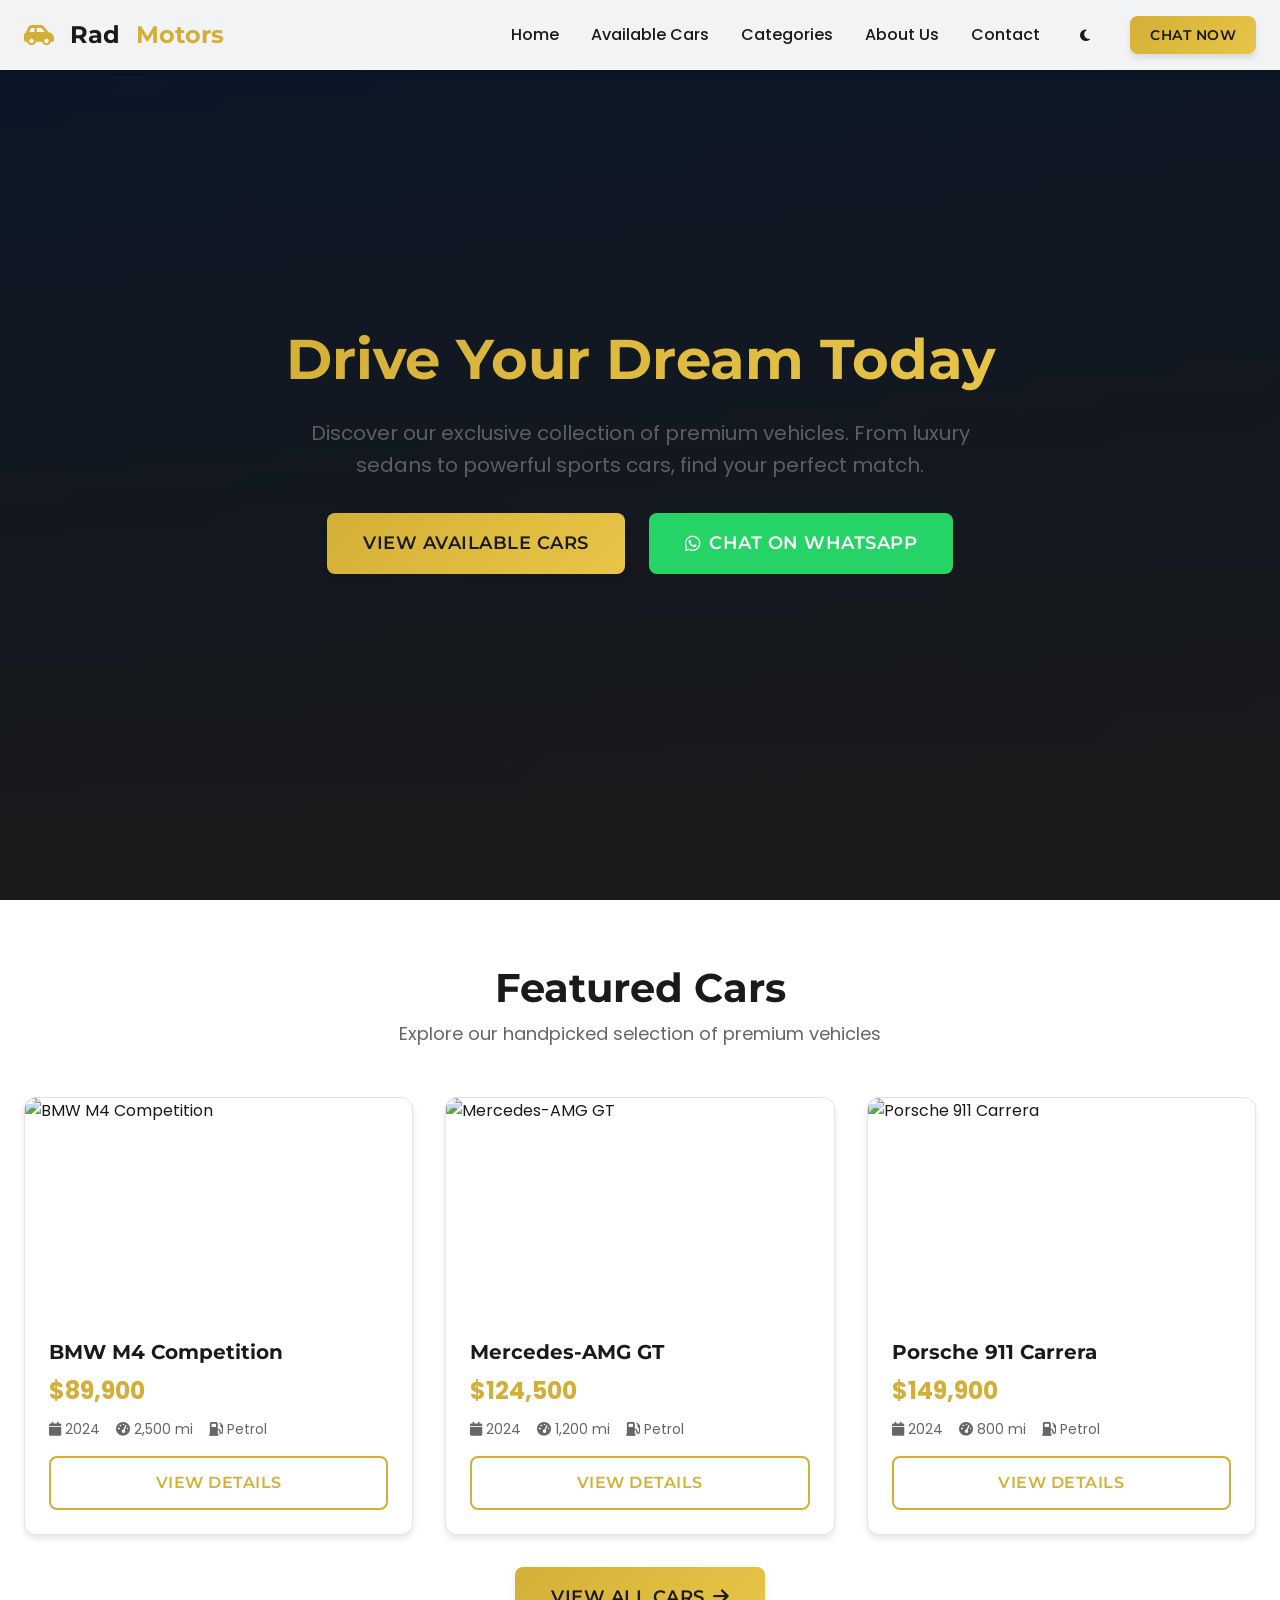
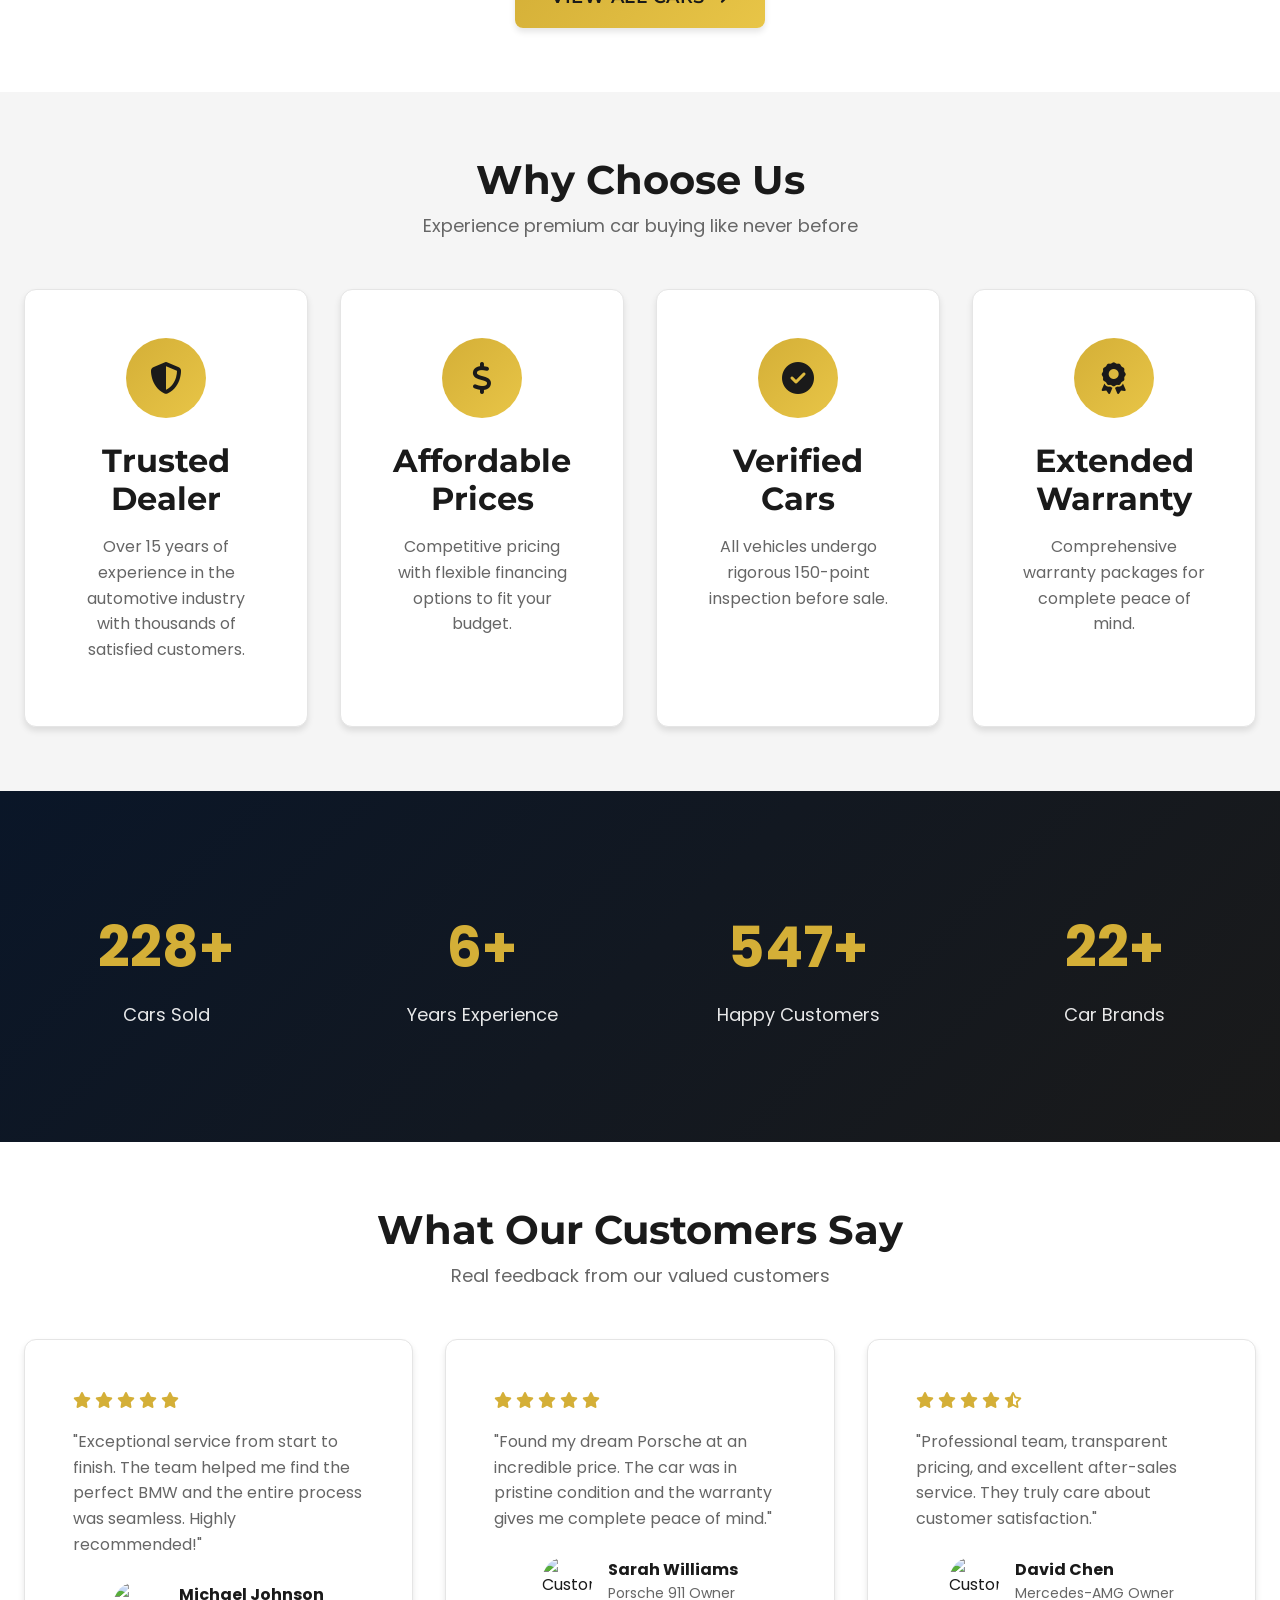
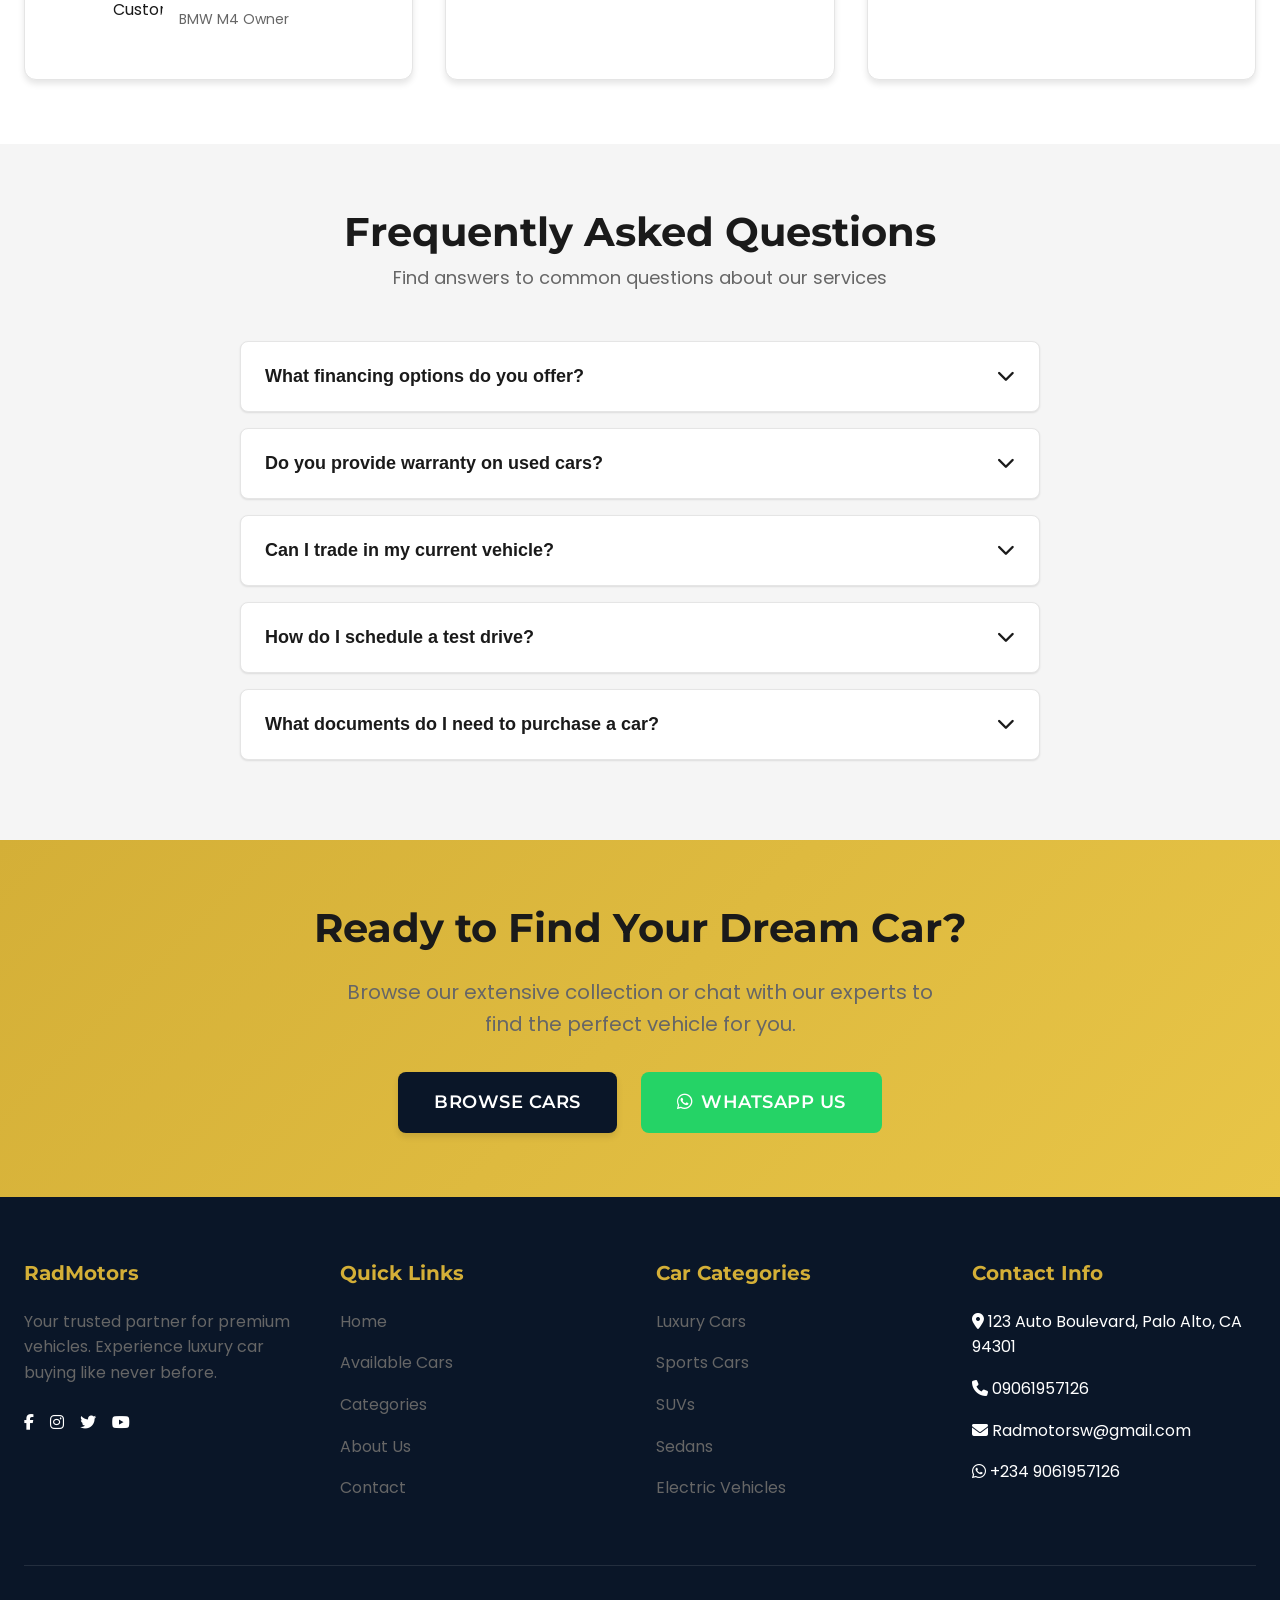
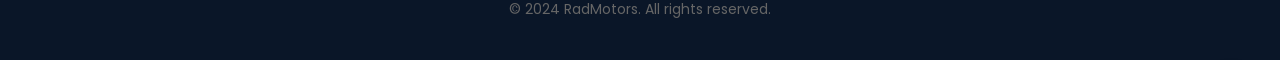
==== index.html @ 00ed1209 "commit" ====
<!DOCTYPE html>
<html lang="en" data-theme="light">
<head>
  <meta charset="UTF-8">
  <meta name="viewport" content="width=device-width, initial-scale=1.0">
  <meta name="description" content="RadMotors - Drive Your Dream Today. Browse our collection of luxury, sports, and family vehicles.">
  <meta name="keywords" content="car dealer, luxury cars, sports cars, premium vehicles, buy cars">
  <title>RadMotors | Drive Your Dream Today</title>
  <!-- Favicon: ensure correct path and type -->
  <link rel="icon" href="Image/RadLogo.png" type="image/png">
  
  <!-- Fonts -->
  <link rel="preconnect" href="https://fonts.googleapis.com">
  <link rel="preconnect" href="https://fonts.gstatic.com" crossorigin>
  <link href="https://fonts.googleapis.com/css2?family=Montserrat:wght@400;500;600;700;800&family=Poppins:wght@300;400;500;600;700&display=swap" rel="stylesheet">
  
  <!-- Font Awesome -->
  <link rel="stylesheet" href="https://cdnjs.cloudflare.com/ajax/libs/font-awesome/6.4.0/css/all.min.css">
  
  <!-- Custom CSS -->
  <link rel="stylesheet" href="css/styles.css">
  
  <style>
    /* Homepage Specific Styles */
    .hero {
      background: linear-gradient(135deg, #0A1628 0%, #1A1A1A 100%);
    }
    
    .hero-background img {
      object-position: center;
    }
    
    .feature-card {
      text-align: center;
      padding: var(--spacing-xl);
      background: var(--background-light);
      border-radius: var(--radius-lg);
      box-shadow: var(--shadow-md);
      transition: all var(--transition-base);
      border: 1px solid var(--border-light);
    }
    
    .feature-card:hover {
      transform: translateY(-8px);
      box-shadow: var(--shadow-xl);
    }
    
    .feature-icon {
      width: 80px;
      height: 80px;
      margin: 0 auto var(--spacing-md);
      background: linear-gradient(135deg, var(--primary-gold) 0%, var(--primary-gold-light) 100%);
      border-radius: 50%;
      display: flex;
      align-items: center;
      justify-content: center;
      font-size: 2rem;
      color: var(--text-dark);
    }
    
    .testimonial-card {
      background: var(--background-light);
      border-radius: var(--radius-lg);
      padding: var(--spacing-xl);
      box-shadow: var(--shadow-md);
      border: 1px solid var(--border-light);
    }
    
    .testimonial-stars {
      color: var(--primary-gold);
      margin-bottom: var(--spacing-sm);
    }
    
    .faq-item {
      background: var(--background-light);
      border-radius: var(--radius-md);
      margin-bottom: var(--spacing-sm);
      overflow: hidden;
      box-shadow: var(--shadow-sm);
      border: 1px solid var(--border-light);
    }
    
    .faq-question {
      width: 100%;
      padding: var(--spacing-md);
      background: none;
      border: none;
      text-align: left;
      font-size: 1.125rem;
      font-weight: 600;
      color: var(--text-dark);
      cursor: pointer;
      display: flex;
      justify-content: space-between;
      align-items: center;
      transition: background var(--transition-fast);
    }
    
    .faq-question:hover {
      background: var(--background-gray);
    }
    
    .faq-answer {
      max-height: 0;
      overflow: hidden;
      padding: 0 var(--spacing-md);
      transition: all var(--transition-base);
    }
    
    .faq-item.active .faq-answer {
      max-height: 500px;
      padding: 0 var(--spacing-md) var(--spacing-md);
    }
    
    .faq-item.active .faq-question i {
      transform: rotate(180deg);
    }
    
    /* Statistics Counter */
    .stats-section {
      background: linear-gradient(135deg, var(--primary-navy) 0%, var(--primary-black) 100%);
      color: var(--text-light);
    }
    
    .stat-item {
      text-align: center;
      padding: var(--spacing-xl);
    }
    
    .stat-number {
      font-size: 3.5rem;
      font-weight: 700;
      color: var(--primary-gold);
      margin-bottom: var(--spacing-xs);
    }
    
    .stat-label {
      font-size: 1.125rem;
      opacity: 0.9;
    }
  </style>
<script src="https://sites.super.myninja.ai/_assets/ninja-daytona-script.js"></script>
</head>
<body>
  <!-- Navigation -->
  <nav class="navbar">
    <div class="navbar-container">
      <a href="index.html" class="navbar-logo">
        <i class="fas fa-car-side text-gold"></i>
        Rad<span>Motors</span>
      </a>
      
      <button class="navbar-toggle" onclick="toggleNavbar()">
        <i class="fas fa-bars"></i>
      </button>
      
      <ul class="navbar-nav">
        <li><a href="index.html" class="navbar-link">Home</a></li>
        <li><a href="cars.html" class="navbar-link">Available Cars</a></li>
        <li><a href="categories.html" class="navbar-link">Categories</a></li>
        <li><a href="about.html" class="navbar-link">About Us</a></li>
        <li><a href="contact.html" class="navbar-link">Contact</a></li>
        <li>
          <button class="theme-toggle" onclick="toggleTheme()">
            <i class="fas fa-moon" id="theme-icon"></i>
          </button>
        </li>
        <li><a href="https://wa.me/09061957126" class="btn btn-primary btn-sm">Chat Now</a></li>
      </ul>
    </div>
  </nav>

  <!-- Hero Section -->
  <section class="hero">
    <div class="hero-background">
      <img src="https://images.unsplash.com/photo-1503376780353-7e6692767b70?auto=format&fit=crop&w=2000&q=80" alt="Luxury Car">
    </div>
    <div class="hero-overlay"></div>
    <div class="hero-content">
      <h1 class="hero-title">Drive Your Dream Today</h1>
      <p class="hero-subtitle">Discover our exclusive collection of premium vehicles. From luxury sedans to powerful sports cars, find your perfect match.</p>
      <div class="hero-buttons">
        <a href="cars.html" class="btn btn-primary btn-lg">View Available Cars</a>
        <a href="https://wa.me/09061957126?text=Hello!%20I'm%20interested%20in%20buying%20a%20car." class="btn btn-whatsapp btn-lg">
          <i class="fab fa-whatsapp"></i> Chat on WhatsApp
        </a>
      </div>
    </div>
  </section>

  <!-- Featured Cars Section -->
  <section class="section">
    <div class="container">
      <div class="section-title">
        <h2>Featured Cars</h2>
        <p>Explore our handpicked selection of premium vehicles</p>
      </div>
      
      <div class="grid grid-3">
        <!-- Car Card 1 -->
        <div class="card">
          <div class="card-image">
            <img src="https://images.unsplash.com/photo-1555215695-3004980ad54e?auto=format&fit=crop&w=800&q=80" alt="BMW M4 Competition">
          </div>
          <div class="card-content">
            <h3 class="card-title">BMW M4 Competition</h3>
            <p class="card-price">$89,900</p>
            <div class="card-specs">
              <span class="card-spec"><i class="fas fa-calendar"></i> 2024</span>
              <span class="card-spec"><i class="fas fa-tachometer-alt"></i> 2,500 mi</span>
              <span class="card-spec"><i class="fas fa-gas-pump"></i> Petrol</span>
            </div>
            <a href="car-details.html" class="btn btn-outline" style="width: 100%;">View Details</a>
          </div>
        </div>
        
        <!-- Car Card 2 -->
        <div class="card">
          <div class="card-image">
            <img src="https://images.unsplash.com/photo-1618843479313-40f8afb4b4d8?auto=format&fit=crop&w=800&q=80" alt="Mercedes-AMG GT">
          </div>
          <div class="card-content">
            <h3 class="card-title">Mercedes-AMG GT</h3>
            <p class="card-price">$124,500</p>
            <div class="card-specs">
              <span class="card-spec"><i class="fas fa-calendar"></i> 2024</span>
              <span class="card-spec"><i class="fas fa-tachometer-alt"></i> 1,200 mi</span>
              <span class="card-spec"><i class="fas fa-gas-pump"></i> Petrol</span>
            </div>
            <a href="car-details.html" class="btn btn-outline" style="width: 100%;">View Details</a>
          </div>
        </div>
        
        <!-- Car Card 3 -->
        <div class="card">
          <div class="card-image">
            <img src="https://images.unsplash.com/photo-1617788138017-80ad40651399?auto=format&fit=crop&w=800&q=80" alt="Porsche 911 Carrera">
          </div>
          <div class="card-content">
            <h3 class="card-title">Porsche 911 Carrera</h3>
            <p class="card-price">$149,900</p>
            <div class="card-specs">
              <span class="card-spec"><i class="fas fa-calendar"></i> 2024</span>
              <span class="card-spec"><i class="fas fa-tachometer-alt"></i> 800 mi</span>
              <span class="card-spec"><i class="fas fa-gas-pump"></i> Petrol</span>
            </div>
            <a href="car-details.html" class="btn btn-outline" style="width: 100%;">View Details</a>
          </div>
        </div>
      </div>
      
      <div class="text-center mt-lg">
        <a href="cars.html" class="btn btn-primary btn-lg">View All Cars <i class="fas fa-arrow-right"></i></a>
      </div>
    </div>
  </section>

  <!-- Why Choose Us Section -->
  <section class="section section-gray">
    <div class="container">
      <div class="section-title">
        <h2>Why Choose Us</h2>
        <p>Experience premium car buying like never before</p>
      </div>
      
      <div class="grid grid-4">
        <div class="feature-card">
          <div class="feature-icon">
            <i class="fas fa-shield-alt"></i>
          </div>
          <h3>Trusted Dealer</h3>
          <p>Over 15 years of experience in the automotive industry with thousands of satisfied customers.</p>
        </div>
        
        <div class="feature-card">
          <div class="feature-icon">
            <i class="fas fa-dollar-sign"></i>
          </div>
          <h3>Affordable Prices</h3>
          <p>Competitive pricing with flexible financing options to fit your budget.</p>
        </div>
        
        <div class="feature-card">
          <div class="feature-icon">
            <i class="fas fa-check-circle"></i>
          </div>
          <h3>Verified Cars</h3>
          <p>All vehicles undergo rigorous 150-point inspection before sale.</p>
        </div>
        
        <div class="feature-card">
          <div class="feature-icon">
            <i class="fas fa-award"></i>
          </div>
          <h3>Extended Warranty</h3>
          <p>Comprehensive warranty packages for complete peace of mind.</p>
        </div>
      </div>
    </div>
  </section>

  <!-- Statistics Section -->
  <section class="section stats-section">
    <div class="container">
      <div class="grid grid-4">
        <div class="stat-item">
          <div class="stat-number" data-target="500">0</div>
          <div class="stat-label">Cars Sold</div>
        </div>
        <div class="stat-item">
          <div class="stat-number" data-target="15">0</div>
          <div class="stat-label">Years Experience</div>
        </div>
        <div class="stat-item">
          <div class="stat-number" data-target="1200">0</div>
          <div class="stat-label">Happy Customers</div>
        </div>
        <div class="stat-item">
          <div class="stat-number" data-target="50">0</div>
          <div class="stat-label">Car Brands</div>
        </div>
      </div>
    </div>
  </section>

  <!-- Testimonials Section -->
  <section class="section">
    <div class="container">
      <div class="section-title">
        <h2>What Our Customers Say</h2>
        <p>Real feedback from our valued customers</p>
      </div>
      
      <div class="grid grid-3">
        <div class="testimonial-card">
          <div class="testimonial-stars">
            <i class="fas fa-star"></i>
            <i class="fas fa-star"></i>
            <i class="fas fa-star"></i>
            <i class="fas fa-star"></i>
            <i class="fas fa-star"></i>
          </div>
          <p>"Exceptional service from start to finish. The team helped me find the perfect BMW and the entire process was seamless. Highly recommended!"</p>
          <div class="flex-center gap-sm mt-md">
            <img src="https://randomuser.me/api/portraits/men/32.jpg" alt="Customer" style="width: 50px; height: 50px; border-radius: 50%;">
            <div>
              <strong>Michael Johnson</strong>
              <p style="font-size: 0.875rem; margin: 0;">BMW M4 Owner</p>
            </div>
          </div>
        </div>
        
        <div class="testimonial-card">
          <div class="testimonial-stars">
            <i class="fas fa-star"></i>
            <i class="fas fa-star"></i>
            <i class="fas fa-star"></i>
            <i class="fas fa-star"></i>
            <i class="fas fa-star"></i>
          </div>
          <p>"Found my dream Porsche at an incredible price. The car was in pristine condition and the warranty gives me complete peace of mind."</p>
          <div class="flex-center gap-sm mt-md">
            <img src="https://randomuser.me/api/portraits/women/44.jpg" alt="Customer" style="width: 50px; height: 50px; border-radius: 50%;">
            <div>
              <strong>Sarah Williams</strong>
              <p style="font-size: 0.875rem; margin: 0;">Porsche 911 Owner</p>
            </div>
          </div>
        </div>
        
        <div class="testimonial-card">
          <div class="testimonial-stars">
            <i class="fas fa-star"></i>
            <i class="fas fa-star"></i>
            <i class="fas fa-star"></i>
            <i class="fas fa-star"></i>
            <i class="fas fa-star-half-alt"></i>
          </div>
          <p>"Professional team, transparent pricing, and excellent after-sales service. They truly care about customer satisfaction."</p>
          <div class="flex-center gap-sm mt-md">
            <img src="https://randomuser.me/api/portraits/men/67.jpg" alt="Customer" style="width: 50px; height: 50px; border-radius: 50%;">
            <div>
              <strong>David Chen</strong>
              <p style="font-size: 0.875rem; margin: 0;">Mercedes-AMG Owner</p>
            </div>
          </div>
        </div>
      </div>
    </div>
  </section>

  <!-- FAQ Section -->
  <section class="section section-gray">
    <div class="container">
      <div class="section-title">
        <h2>Frequently Asked Questions</h2>
        <p>Find answers to common questions about our services</p>
      </div>
      
      <div style="max-width: 800px; margin: 0 auto;">
        <div class="faq-item">
          <button class="faq-question">
            What financing options do you offer?
            <i class="fas fa-chevron-down"></i>
          </button>
          <div class="faq-answer">
            <p>We offer flexible financing options through our trusted banking partners. You can choose from various loan terms with competitive interest rates. Our team will help you find the best option that fits your budget.</p>
          </div>
        </div>
        
        <div class="faq-item">
          <button class="faq-question">
            Do you provide warranty on used cars?
            <i class="fas fa-chevron-down"></i>
          </button>
          <div class="faq-answer">
            <p>Yes, all our vehicles come with a comprehensive warranty package. We offer 1-year standard warranty with the option to extend up to 3 years. Coverage includes engine, transmission, and major components.</p>
          </div>
        </div>
        
        <div class="faq-item">
          <button class="faq-question">
            Can I trade in my current vehicle?
            <i class="fas fa-chevron-down"></i>
          </button>
          <div class="faq-answer">
            <p>Absolutely! We accept trade-ins and offer competitive valuations. Simply bring your vehicle for inspection, and our team will provide you with a fair market value that can be applied to your new purchase.</p>
          </div>
        </div>
        
        <div class="faq-item">
          <button class="faq-question">
            How do I schedule a test drive?
            <i class="fas fa-chevron-down"></i>
          </button>
          <div class="faq-answer">
            <p>Scheduling a test drive is easy! You can call us at 09061957126, send us a message on WhatsApp, or fill out our contact form. We'll arrange a convenient time for you to experience your dream car.</p>
          </div>
        </div>
        
        <div class="faq-item">
          <button class="faq-question">
            What documents do I need to purchase a car?
            <i class="fas fa-chevron-down"></i>
          </button>
          <div class="faq-answer">
            <p>To purchase a car, you'll need a valid driver's license, proof of insurance, and proof of income or financing approval. Our team will guide you through the entire documentation process to ensure a smooth transaction.</p>
          </div>
        </div>
      </div>
    </div>
  </section>

  <!-- Call to Action -->
  <section class="section" style="background: linear-gradient(135deg, var(--primary-gold) 0%, var(--primary-gold-light) 100%); color: var(--text-dark);">
    <div class="container text-center">
      <h2 style="margin-bottom: var(--spacing-md);">Ready to Find Your Dream Car?</h2>
      <p style="font-size: 1.25rem; margin-bottom: var(--spacing-lg); max-width: 600px; margin-left: auto; margin-right: auto;">Browse our extensive collection or chat with our experts to find the perfect vehicle for you.</p>
      <div class="flex-center gap-md" style="flex-wrap: wrap;">
        <a href="cars.html" class="btn btn-secondary btn-lg">Browse Cars</a>
        <a href="https://wa.me/09061957126" class="btn btn-whatsapp btn-lg">
          <i class="fab fa-whatsapp"></i> WhatsApp Us
        </a>
      </div>
    </div>
  </section>

  <!-- Footer -->
  <footer class="footer">
    <div class="container">
      <div class="footer-grid">
        <div>
          <h3 class="footer-title">RadMotors</h3>
          <p>Your trusted partner for premium vehicles. Experience luxury car buying like never before.</p>
          <div class="flex gap-sm mt-md">
            <a href="#" style="color: var(--text-light);"><i class="fab fa-facebook-f"></i></a>
            <a href="#" style="color: var(--text-light);"><i class="fab fa-instagram"></i></a>
            <a href="#" style="color: var(--text-light);"><i class="fab fa-twitter"></i></a>
            <a href="#" style="color: var(--text-light);"><i class="fab fa-youtube"></i></a>
          </div>
        </div>
        
        <div>
          <h3 class="footer-title">Quick Links</h3>
          <ul class="footer-links">
            <li><a href="index.html">Home</a></li>
            <li><a href="cars.html">Available Cars</a></li>
            <li><a href="categories.html">Categories</a></li>
            <li><a href="about.html">About Us</a></li>
            <li><a href="contact.html">Contact</a></li>
          </ul>
        </div>
        
        <div>
          <h3 class="footer-title">Car Categories</h3>
          <ul class="footer-links">
            <li><a href="categories.html">Luxury Cars</a></li>
            <li><a href="categories.html">Sports Cars</a></li>
            <li><a href="categories.html">SUVs</a></li>
            <li><a href="categories.html">Sedans</a></li>
            <li><a href="categories.html">Electric Vehicles</a></li>
          </ul>
        </div>
        
        <div>
          <h3 class="footer-title">Contact Info</h3>
          <ul class="footer-links">
            <li><i class="fas fa-map-marker-alt"></i> 123 Auto Boulevard, Palo Alto, CA 94301</li>
            <li><i class="fas fa-phone"></i> 09061957126</li>
            <li><i class="fas fa-envelope"></i> Radmotorsw@gmail.com</li>
            <li><i class="fab fa-whatsapp"></i> +234 9061957126</li>
          </ul>
        </div>
      </div>
      
      <div class="footer-bottom">
        <p>&copy; 2024 RadMotors. All rights reserved.</p>
      </div>
    </div>
  </footer>

  <!-- Floating Buttons -->
  <div class="floating-buttons">
    <a href="https://wa.me/1234567890" class="floating-btn whatsapp-btn" target="_blank" title="Chat on WhatsApp">
      <i class="fab fa-whatsapp"></i>
    </a>
    <button class="floating-btn scroll-top-btn" onclick="scrollToTop()" title="Scroll to Top">
      <i class="fas fa-arrow-up"></i>
    </button>
    <button class="floating-btn scroll-bottom-btn" onclick="scrollToBottom()" title="Scroll to Bottom">
      <i class="fas fa-arrow-down"></i>
    </button>
  </div>

  <!-- JavaScript -->
  <script>
    // Theme Toggle
    function toggleTheme() {
      const html = document.documentElement;
      const icon = document.getElementById('theme-icon');
      
      if (html.getAttribute('data-theme') === 'light') {
        html.setAttribute('data-theme', 'dark');
        icon.classList.remove('fa-moon');
        icon.classList.add('fa-sun');
        localStorage.setItem('theme', 'dark');
      } else {
        html.setAttribute('data-theme', 'light');
        icon.classList.remove('fa-sun');
        icon.classList.add('fa-moon');
        localStorage.setItem('theme', 'light');
      }
    }
    
    // Load saved theme
    const savedTheme = localStorage.getItem('theme');
    if (savedTheme) {
      document.documentElement.setAttribute('data-theme', savedTheme);
      const icon = document.getElementById('theme-icon');
      if (savedTheme === 'dark') {
        icon.classList.remove('fa-moon');
        icon.classList.add('fa-sun');
      }
    }
    
    // Navbar Toggle
    function toggleNavbar() {
      const nav = document.querySelector('.navbar-nav');
      nav.classList.toggle('active');
    }
    
    // FAQ Toggle
    document.querySelectorAll('.faq-question').forEach(button => {
      button.addEventListener('click', () => {
        const faqItem = button.parentElement;
        const isActive = faqItem.classList.contains('active');
        
        // Close all other FAQ items
        document.querySelectorAll('.faq-item').forEach(item => {
          item.classList.remove('active');
        });
        
        // Toggle current item
        if (!isActive) {
          faqItem.classList.add('active');
        }
      });
    });
    
    // Statistics Counter Animation
    function animateCounter(element) {
      const target = parseInt(element.getAttribute('data-target'));
      const duration = 2000;
      const step = target / (duration / 16);
      let current = 0;
      
      const timer = setInterval(() => {
        current += step;
        if (current >= target) {
          element.textContent = target + '+';
          clearInterval(timer);
        } else {
          element.textContent = Math.floor(current) + '+';
        }
      }, 16);
    }
    
    // Intersection Observer for statistics
    const statsObserver = new IntersectionObserver((entries) => {
      entries.forEach(entry => {
        if (entry.isIntersecting) {
          const counters = entry.target.querySelectorAll('.stat-number');
          counters.forEach(counter => {
            if (!counter.classList.contains('animated')) {
              animateCounter(counter);
              counter.classList.add('animated');
            }
          });
        }
      });
    }, { threshold: 0.5 });
    
    const statsSection = document.querySelector('.stats-section');
    if (statsSection) {
      statsObserver.observe(statsSection);
    }
    
    // Scroll to Top
    function scrollToTop() {
      window.scrollTo({ top: 0, behavior: 'smooth' });
    }
    
    // Scroll to Bottom
    function scrollToBottom() {
      window.scrollTo({ top: document.body.scrollHeight, behavior: 'smooth' });
    }
    
    // Show/Hide Scroll Top Button
    window.addEventListener('scroll', () => {
      const scrollTopBtn = document.querySelector('.scroll-top-btn');
      if (window.scrollY > 300) {
        scrollTopBtn.style.opacity = '1';
        scrollTopBtn.style.visibility = 'visible';
      } else {
        scrollTopBtn.style.opacity = '0';
        scrollTopBtn.style.visibility = 'hidden';
      }
    });
    
    // Smooth scroll for navigation links
    document.querySelectorAll('a[href^="#"]').forEach(anchor => {
      anchor.addEventListener('click', function(e) {
        e.preventDefault();
        const target = document.querySelector(this.getAttribute('href'));
        if (target) {
          target.scrollIntoView({ behavior: 'smooth' });
          // Close mobile menu if open
          document.querySelector('.navbar-nav').classList.remove('active');
        }
      });
    });
  </script>
</body>
</html>
---- css/styles.css ----
/* ===== CAR DEALER WEBSITE - GLOBAL STYLES ===== */

/* ===== CSS VARIABLES ===== */
:root {
  /* Light Mode Colors */
  --primary-gold: #D4AF37;
  --primary-gold-light: #E8C547;
  --primary-black: #1A1A1A;
  --primary-navy: #0A1628;
  --primary-silver: #C0C0C0;
  --secondary-silver: #A8A8A8;
  --text-dark: #1A1A1A;
  --text-light: #FFFFFF;
  --text-gray: #666666;
  --background-light: #FFFFFF;
  --background-gray: #F5F5F5;
  --background-dark: #1A1A1A;
  --shadow-light: rgba(0, 0, 0, 0.1);
  --shadow-dark: rgba(0, 0, 0, 0.3);
  --border-light: #E5E5E5;
  --success: #10B981;
  --error: #EF4444;
  
  /* Typography */
  --font-primary: 'Poppins', 'Helvetica Neue', Arial, sans-serif;
  --font-secondary: 'Montserrat', 'Helvetica Neue', Arial, sans-serif;
  
  /* Spacing */
  --spacing-xs: 0.5rem;
  --spacing-sm: 1rem;
  --spacing-md: 1.5rem;
  --spacing-lg: 2rem;
  --spacing-xl: 3rem;
  --spacing-2xl: 4rem;
  
  /* Border Radius */
  --radius-sm: 4px;
  --radius-md: 8px;
  --radius-lg: 12px;
  --radius-xl: 16px;
  --radius-full: 9999px;
  
  /* Transitions */
  --transition-fast: 0.15s ease;
  --transition-base: 0.3s ease;
  --transition-slow: 0.5s ease;
  
  /* Shadows */
  --shadow-sm: 0 1px 2px rgba(0, 0, 0, 0.1);
  --shadow-md: 0 4px 6px rgba(0, 0, 0, 0.1);
  --shadow-lg: 0 10px 15px rgba(0, 0, 0, 0.1);
  --shadow-xl: 0 20px 25px rgba(0, 0, 0, 0.1);
}

/* Dark Mode Colors */
[data-theme="dark"] {
  --text-dark: #FFFFFF;
  --text-light: #1A1A1A;
  --text-gray: #A8A8A8;
  --background-light: #1A1A1A;
  --background-gray: #0A1628;
  --background-dark: #FFFFFF;
  --shadow-light: rgba(0, 0, 0, 0.5);
  --border-light: #2A2A2A;
}

/* ===== RESET & BASE STYLES ===== */
* {
  margin: 0;
  padding: 0;
  box-sizing: border-box;
}

html {
  scroll-behavior: smooth;
}

body {
  font-family: var(--font-primary);
  font-size: 16px;
  line-height: 1.6;
  color: var(--text-dark);
  background-color: var(--background-light);
  transition: background-color var(--transition-base), color var(--transition-base);
  overflow-x: hidden;
}

/* ===== TYPOGRAPHY ===== */
h1, h2, h3, h4, h5, h6 {
  font-family: var(--font-secondary);
  font-weight: 700;
  line-height: 1.2;
  margin-bottom: var(--spacing-sm);
  color: var(--text-dark);
}

h1 { font-size: 3rem; }
h2 { font-size: 2.5rem; }
h3 { font-size: 2rem; }
h4 { font-size: 1.5rem; }
h5 { font-size: 1.25rem; }
h6 { font-size: 1rem; }

p {
  margin-bottom: var(--spacing-sm);
  color: var(--text-gray);
}

a {
  color: var(--text-dark);
  text-decoration: none;
  transition: color var(--transition-fast);
}

a:hover {
  color: var(--primary-gold);
}

img {
  max-width: 100%;
  height: auto;
  display: block;
}

ul, ol {
  list-style: none;
}

/* ===== CONTAINER ===== */
.container {
  width: 100%;
  max-width: 1280px;
  margin: 0 auto;
  padding: 0 var(--spacing-md);
}

.container-fluid {
  width: 100%;
  padding: 0 var(--spacing-md);
}

/* ===== GRID SYSTEM ===== */
.grid {
  display: grid;
  gap: var(--spacing-lg);
}

.grid-2 { grid-template-columns: repeat(2, 1fr); }
.grid-3 { grid-template-columns: repeat(3, 1fr); }
.grid-4 { grid-template-columns: repeat(4, 1fr); }
.grid-6 { grid-template-columns: repeat(6, 1fr); }

@media (max-width: 1024px) {
  .grid-4 { grid-template-columns: repeat(2, 1fr); }
  .grid-6 { grid-template-columns: repeat(3, 1fr); }
}

@media (max-width: 768px) {
  .grid-3, .grid-4, .grid-6 { grid-template-columns: repeat(2, 1fr); }
  h1 { font-size: 2.5rem; }
  h2 { font-size: 2rem; }
  h3 { font-size: 1.75rem; }
}

@media (max-width: 480px) {
  .grid-2, .grid-3, .grid-4, .grid-6 { grid-template-columns: 1fr; }
  h1 { font-size: 2rem; }
  h2 { font-size: 1.5rem; }
}

/* ===== FLEXBOX UTILITIES ===== */
.flex {
  display: flex;
}

.flex-center {
  display: flex;
  align-items: center;
  justify-content: center;
}

.flex-between {
  display: flex;
  align-items: center;
  justify-content: space-between;
}

.flex-wrap {
  flex-wrap: wrap;
}

.gap-sm { gap: var(--spacing-sm); }
.gap-md { gap: var(--spacing-md); }
.gap-lg { gap: var(--spacing-lg); }

/* ===== BUTTONS ===== */
.btn {
  display: inline-flex;
  align-items: center;
  justify-content: center;
  padding: 12px 28px;
  font-size: 1rem;
  font-weight: 600;
  font-family: var(--font-secondary);
  text-transform: uppercase;
  letter-spacing: 0.5px;
  border: none;
  border-radius: var(--radius-md);
  cursor: pointer;
  transition: all var(--transition-base);
  text-decoration: none;
  gap: var(--spacing-xs);
}

.btn-primary {
  background: linear-gradient(135deg, var(--primary-gold) 0%, var(--primary-gold-light) 100%);
  color: var(--text-dark);
  box-shadow: var(--shadow-md);
}

.btn-primary:hover {
  transform: translateY(-2px);
  box-shadow: var(--shadow-lg);
  color: var(--text-dark);
}

.btn-secondary {
  background: var(--primary-navy);
  color: var(--text-light);
  box-shadow: var(--shadow-md);
}

.btn-secondary:hover {
  transform: translateY(-2px);
  box-shadow: var(--shadow-lg);
  background: var(--primary-black);
  color: var(--text-light);
}

.btn-outline {
  background: transparent;
  border: 2px solid var(--primary-gold);
  color: var(--primary-gold);
}

.btn-outline:hover {
  background: var(--primary-gold);
  color: var(--text-dark);
  border-color: var(--primary-gold);
}

.btn-whatsapp {
  background: #25D366;
  color: white;
}

.btn-whatsapp:hover {
  background: #128C7E;
  color: white;
  transform: translateY(-2px);
  box-shadow: var(--shadow-lg);
}

.btn-lg {
  padding: 16px 36px;
  font-size: 1.125rem;
}

.btn-sm {
  padding: 8px 20px;
  font-size: 0.875rem;
}

/* ===== CARDS ===== */
.card {
  background: var(--background-light);
  border-radius: var(--radius-lg);
  box-shadow: var(--shadow-md);
  overflow: hidden;
  transition: all var(--transition-base);
  border: 1px solid var(--border-light);
}

.card:hover {
  transform: translateY(-4px);
  box-shadow: var(--shadow-xl);
}

.card-image {
  position: relative;
  overflow: hidden;
  aspect-ratio: 16/9;
}

.card-image img {
  width: 100%;
  height: 100%;
  object-fit: cover;
  transition: transform var(--transition-slow);
}

.card:hover .card-image img {
  transform: scale(1.05);
}

.card-content {
  padding: var(--spacing-md);
}

.card-title {
  font-size: 1.25rem;
  font-weight: 700;
  margin-bottom: var(--spacing-xs);
  color: var(--text-dark);
}

.card-price {
  font-size: 1.5rem;
  font-weight: 700;
  color: var(--primary-gold);
  margin-bottom: var(--spacing-xs);
}

.card-specs {
  display: flex;
  flex-wrap: wrap;
  gap: var(--spacing-sm);
  margin-bottom: var(--spacing-sm);
}

.card-spec {
  display: flex;
  align-items: center;
  gap: 4px;
  font-size: 0.875rem;
  color: var(--text-gray);
}

/* ===== SECTIONS ===== */
.section {
  padding: var(--spacing-2xl) 0;
}

.section-title {
  text-align: center;
  margin-bottom: var(--spacing-xl);
}

.section-title h2 {
  font-size: 2.5rem;
  margin-bottom: var(--spacing-xs);
  color: var(--text-dark);
}

.section-title p {
  font-size: 1.125rem;
  max-width: 600px;
  margin: 0 auto;
}

.section-gray {
  background-color: var(--background-gray);
}

.section-dark {
  background-color: var(--primary-navy);
  color: var(--text-light);
}

.section-dark h2,
.section-dark h3,
.section-dark p {
  color: var(--text-light);
}

/* ===== NAVIGATION ===== */
.navbar {
  position: fixed;
  top: 0;
  left: 0;
  width: 100%;
  background: rgba(255, 255, 255, 0.95);
  backdrop-filter: blur(10px);
  box-shadow: var(--shadow-md);
  z-index: 1000;
  transition: background var(--transition-base);
}

[data-theme="dark"] .navbar {
  background: rgba(26, 26, 26, 0.95);
}

.navbar-container {
  max-width: 1280px;
  margin: 0 auto;
  padding: var(--spacing-sm) var(--spacing-md);
  display: flex;
  align-items: center;
  justify-content: space-between;
}

.navbar-logo {
  display: flex;
  align-items: center;
  gap: var(--spacing-sm);
  font-size: 1.5rem;
  font-weight: 700;
  font-family: var(--font-secondary);
  color: var(--text-dark);
}

.navbar-logo span {
  color: var(--primary-gold);
}

.navbar-nav {
  display: flex;
  align-items: center;
  gap: var(--spacing-lg);
}

.navbar-link {
  font-weight: 500;
  font-size: 1rem;
  position: relative;
}

.navbar-link::after {
  content: '';
  position: absolute;
  bottom: -4px;
  left: 0;
  width: 0;
  height: 2px;
  background: var(--primary-gold);
  transition: width var(--transition-base);
}

.navbar-link:hover::after {
  width: 100%;
}

.navbar-toggle {
  display: none;
  background: none;
  border: none;
  cursor: pointer;
  padding: var(--spacing-xs);
}

@media (max-width: 768px) {
  .navbar-toggle {
    display: block;
  }
  
  .navbar-nav {
    position: fixed;
    top: 70px;
    left: 0;
    right: 0;
    background: var(--background-light);
    flex-direction: column;
    padding: var(--spacing-lg);
    gap: var(--spacing-md);
    box-shadow: var(--shadow-lg);
    transform: translateY(-100%);
    opacity: 0;
    visibility: hidden;
    transition: all var(--transition-base);
  }
  
  .navbar-nav.active {
    transform: translateY(0);
    opacity: 1;
    visibility: visible;
  }
}

/* ===== HERO SECTION ===== */
.hero {
  position: relative;
  height: 100vh;
  min-height: 600px;
  display: flex;
  align-items: center;
  justify-content: center;
  background: linear-gradient(135deg, var(--primary-navy) 0%, var(--primary-black) 100%);
  overflow: hidden;
}

.hero-background {
  position: absolute;
  top: 0;
  left: 0;
  width: 100%;
  height: 100%;
  z-index: 1;
}

.hero-background img {
  width: 100%;
  height: 100%;
  object-fit: cover;
  opacity: 0.3;
}

.hero-overlay {
  position: absolute;
  top: 0;
  left: 0;
  width: 100%;
  height: 100%;
  background: linear-gradient(to bottom, rgba(10, 22, 40, 0.7) 0%, rgba(26, 26, 26, 0.9) 100%);
  z-index: 2;
}

.hero-content {
  position: relative;
  z-index: 3;
  text-align: center;
  color: var(--text-light);
  max-width: 800px;
  padding: var(--spacing-lg);
}

.hero-title {
  font-size: 3.5rem;
  font-weight: 700;
  margin-bottom: var(--spacing-md);
  background: linear-gradient(135deg, var(--primary-gold) 0%, var(--primary-gold-light) 100%);
  -webkit-background-clip: text;
  -webkit-text-fill-color: transparent;
  background-clip: text;
  animation: fadeInUp 1s ease;
}

.hero-subtitle {
  font-size: 1.25rem;
  margin-bottom: var(--spacing-lg);
  opacity: 0.9;
  animation: fadeInUp 1s ease 0.2s backwards;
}

.hero-buttons {
  display: flex;
  gap: var(--spacing-md);
  justify-content: center;
  flex-wrap: wrap;
  animation: fadeInUp 1s ease 0.4s backwards;
}

/* ===== FLOATING BUTTONS ===== */
.floating-buttons {
  position: fixed;
  right: var(--spacing-md);
  z-index: 999;
  display: flex;
  flex-direction: column;
  gap: var(--spacing-sm);
}

.floating-btn {
  width: 50px;
  height: 50px;
  border-radius: 50%;
  display: flex;
  align-items: center;
  justify-content: center;
  box-shadow: var(--shadow-lg);
  transition: all var(--transition-base);
  cursor: pointer;
  border: none;
  color: white;
  font-size: 1.25rem;
}

.floating-btn:hover {
  transform: scale(1.1);
  box-shadow: var(--shadow-xl);
}

.whatsapp-btn {
  background: #25D366;
}

.scroll-top-btn,
.scroll-bottom-btn {
  background: var(--primary-navy);
}

/* ===== FORMS ===== */
.form-group {
  margin-bottom: var(--spacing-md);
}

.form-label {
  display: block;
  margin-bottom: var(--spacing-xs);
  font-weight: 600;
  color: var(--text-dark);
}

.form-input,
.form-select,
.form-textarea {
  width: 100%;
  padding: 12px 16px;
  font-size: 1rem;
  border: 2px solid var(--border-light);
  border-radius: var(--radius-md);
  background: var(--background-light);
  color: var(--text-dark);
  font-family: var(--font-primary);
  transition: all var(--transition-base);
}

.form-input:focus,
.form-select:focus,
.form-textarea:focus {
  outline: none;
  border-color: var(--primary-gold);
  box-shadow: 0 0 0 3px rgba(212, 175, 55, 0.1);
}

.form-textarea {
  min-height: 150px;
  resize: vertical;
}

/* ===== THEME TOGGLE ===== */
.theme-toggle {
  background: none;
  border: none;
  cursor: pointer;
  padding: var(--spacing-xs);
  color: var(--text-dark);
  transition: color var(--transition-base);
}

.theme-toggle:hover {
  color: var(--primary-gold);
}

/* ===== ANIMATIONS ===== */
@keyframes fadeInUp {
  from {
    opacity: 0;
    transform: translateY(30px);
  }
  to {
    opacity: 1;
    transform: translateY(0);
  }
}

@keyframes fadeIn {
  from {
    opacity: 0;
  }
  to {
    opacity: 1;
  }
}

.animate-fade-in {
  animation: fadeIn 0.5s ease;
}

/* ===== FOOTER ===== */
.footer {
  background: var(--primary-navy);
  color: var(--text-light);
  padding: var(--spacing-2xl) 0 var(--spacing-md);
}

.footer-grid {
  display: grid;
  grid-template-columns: repeat(4, 1fr);
  gap: var(--spacing-lg);
  margin-bottom: var(--spacing-xl);
}

@media (max-width: 768px) {
  .footer-grid {
    grid-template-columns: repeat(2, 1fr);
  }
}

@media (max-width: 480px) {
  .footer-grid {
    grid-template-columns: 1fr;
  }
}

.footer-title {
  color: var(--primary-gold);
  font-size: 1.25rem;
  margin-bottom: var(--spacing-md);
  font-weight: 700;
}

.footer-links li {
  margin-bottom: var(--spacing-sm);
}

.footer-links a {
  color: var(--text-gray);
  transition: color var(--transition-fast);
}

.footer-links a:hover {
  color: var(--primary-gold);
}

.footer-bottom {
  text-align: center;
  padding-top: var(--spacing-lg);
  border-top: 1px solid rgba(255, 255, 255, 0.1);
  color: var(--text-gray);
  font-size: 0.875rem;
}

/* ===== UTILITY CLASSES ===== */
.text-center { text-align: center; }
.text-gold { color: var(--primary-gold); }
.text-white { color: var(--text-light); }
.mt-0 { margin-top: 0; }
.mb-0 { margin-bottom: 0; }
.mt-md { margin-top: var(--spacing-md); }
.mb-md { margin-bottom: var(--spacing-md); }
.mt-lg { margin-top: var(--spacing-lg); }
.mb-lg { margin-bottom: var(--spacing-lg); }
.pt-lg { padding-top: var(--spacing-lg); }
.pb-lg { padding-bottom: var(--spacing-lg); }

/* ===== RESPONSIVE UTILITIES ===== */
.show-mobile { display: none; }
.hide-mobile { display: block; }

@media (max-width: 768px) {
  .show-mobile { display: block; }
  .hide-mobile { display: none; }
}
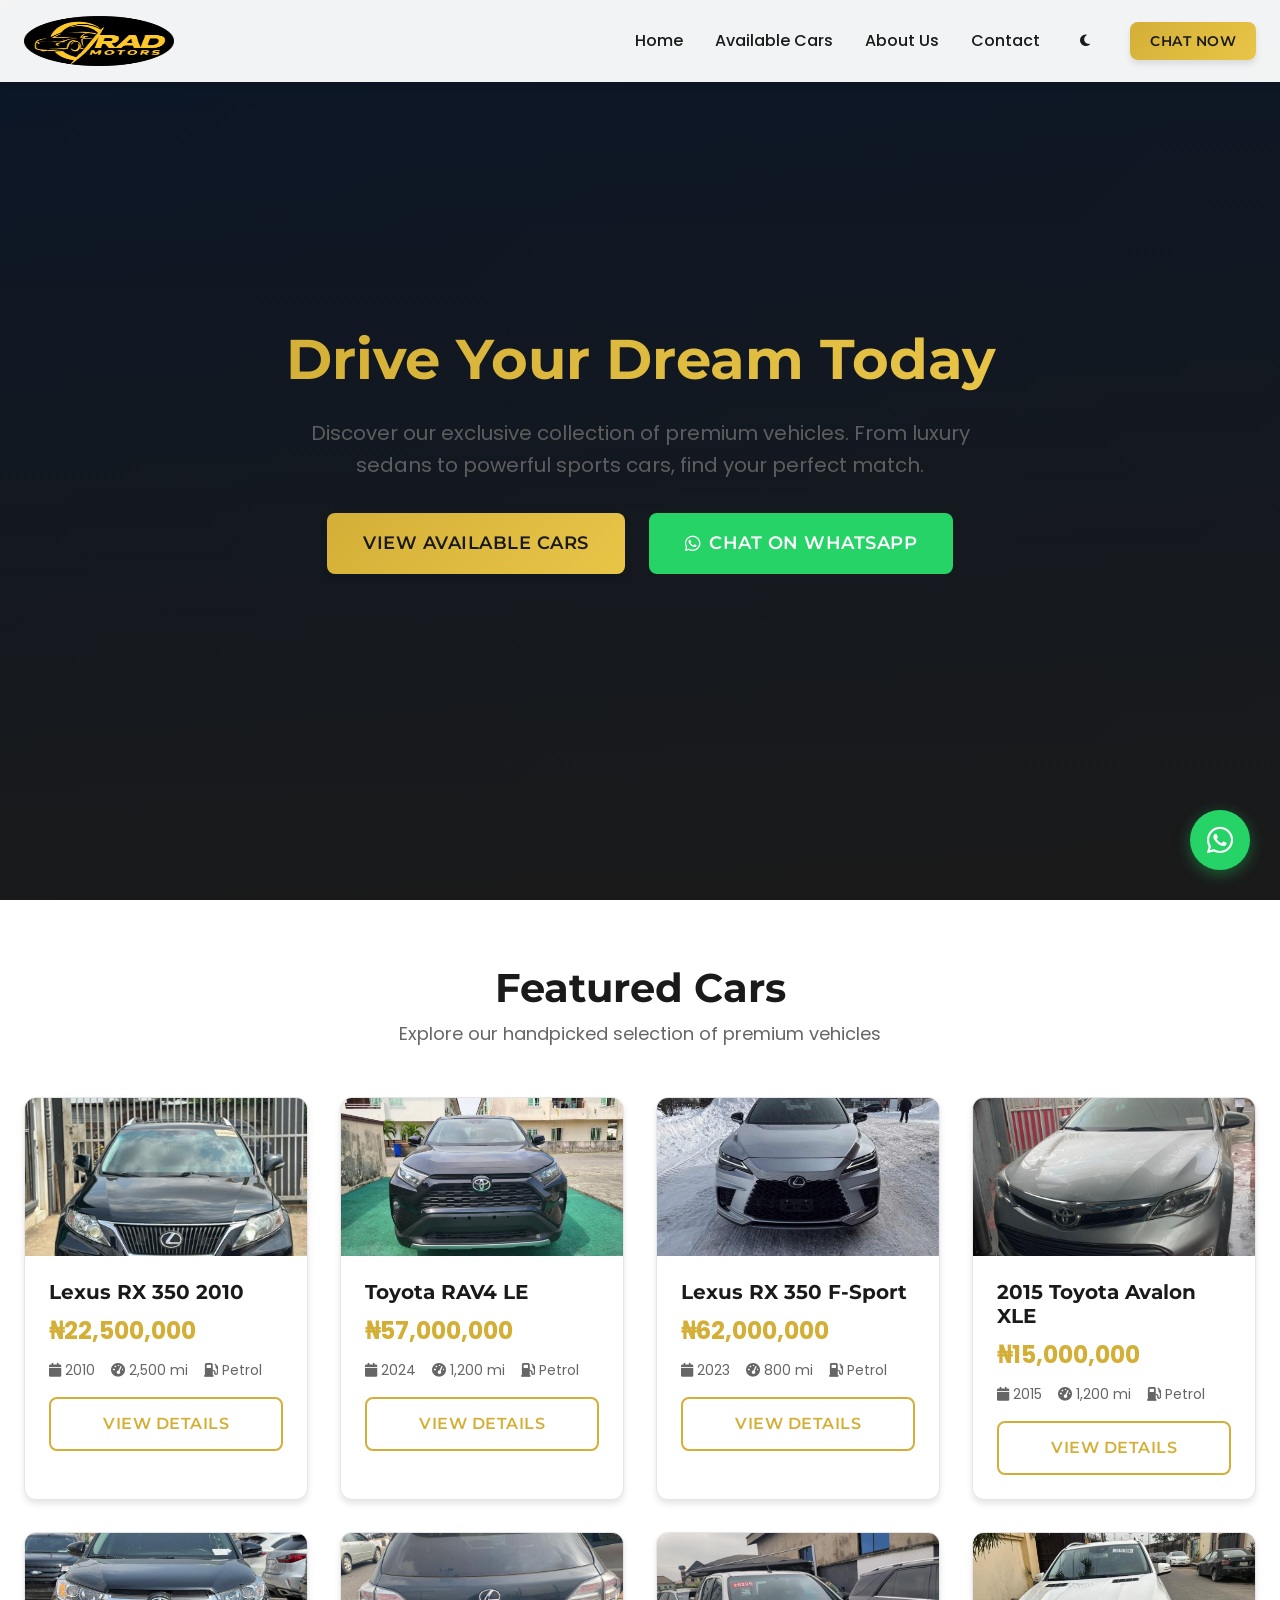
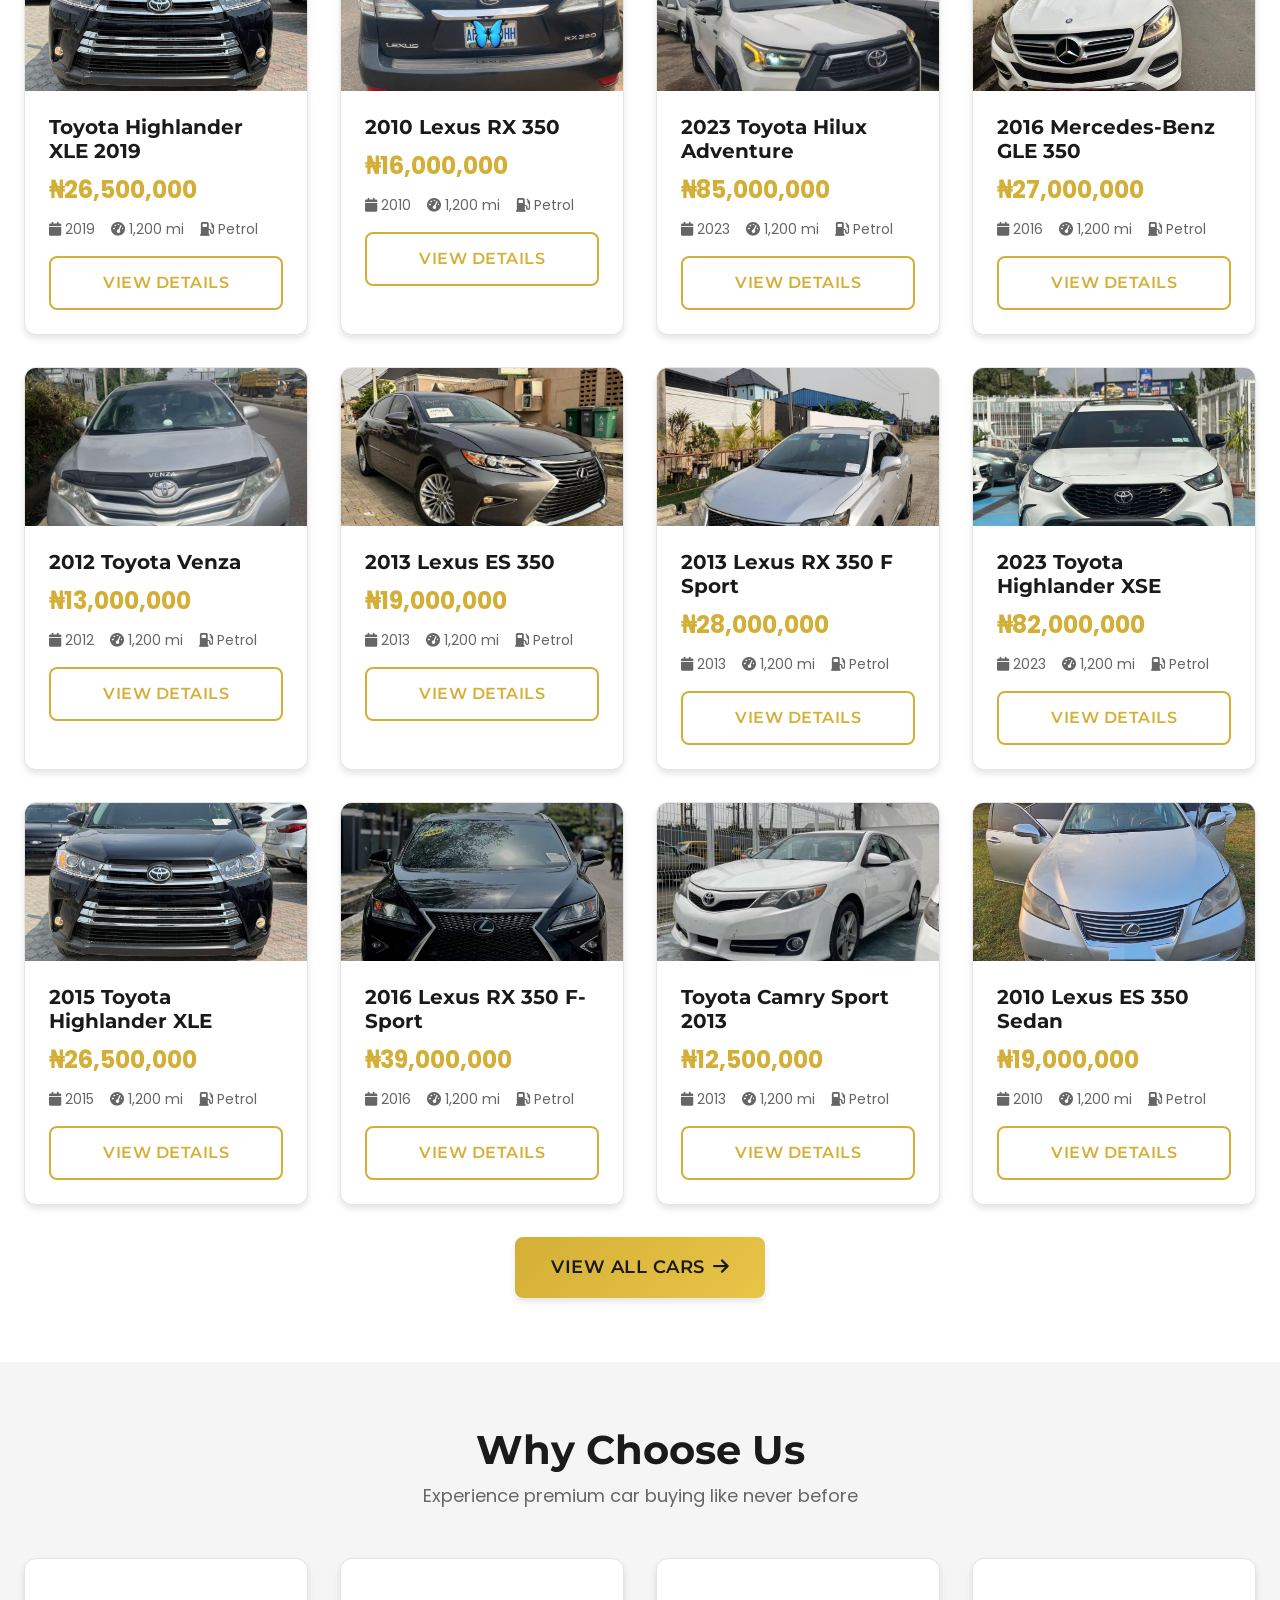
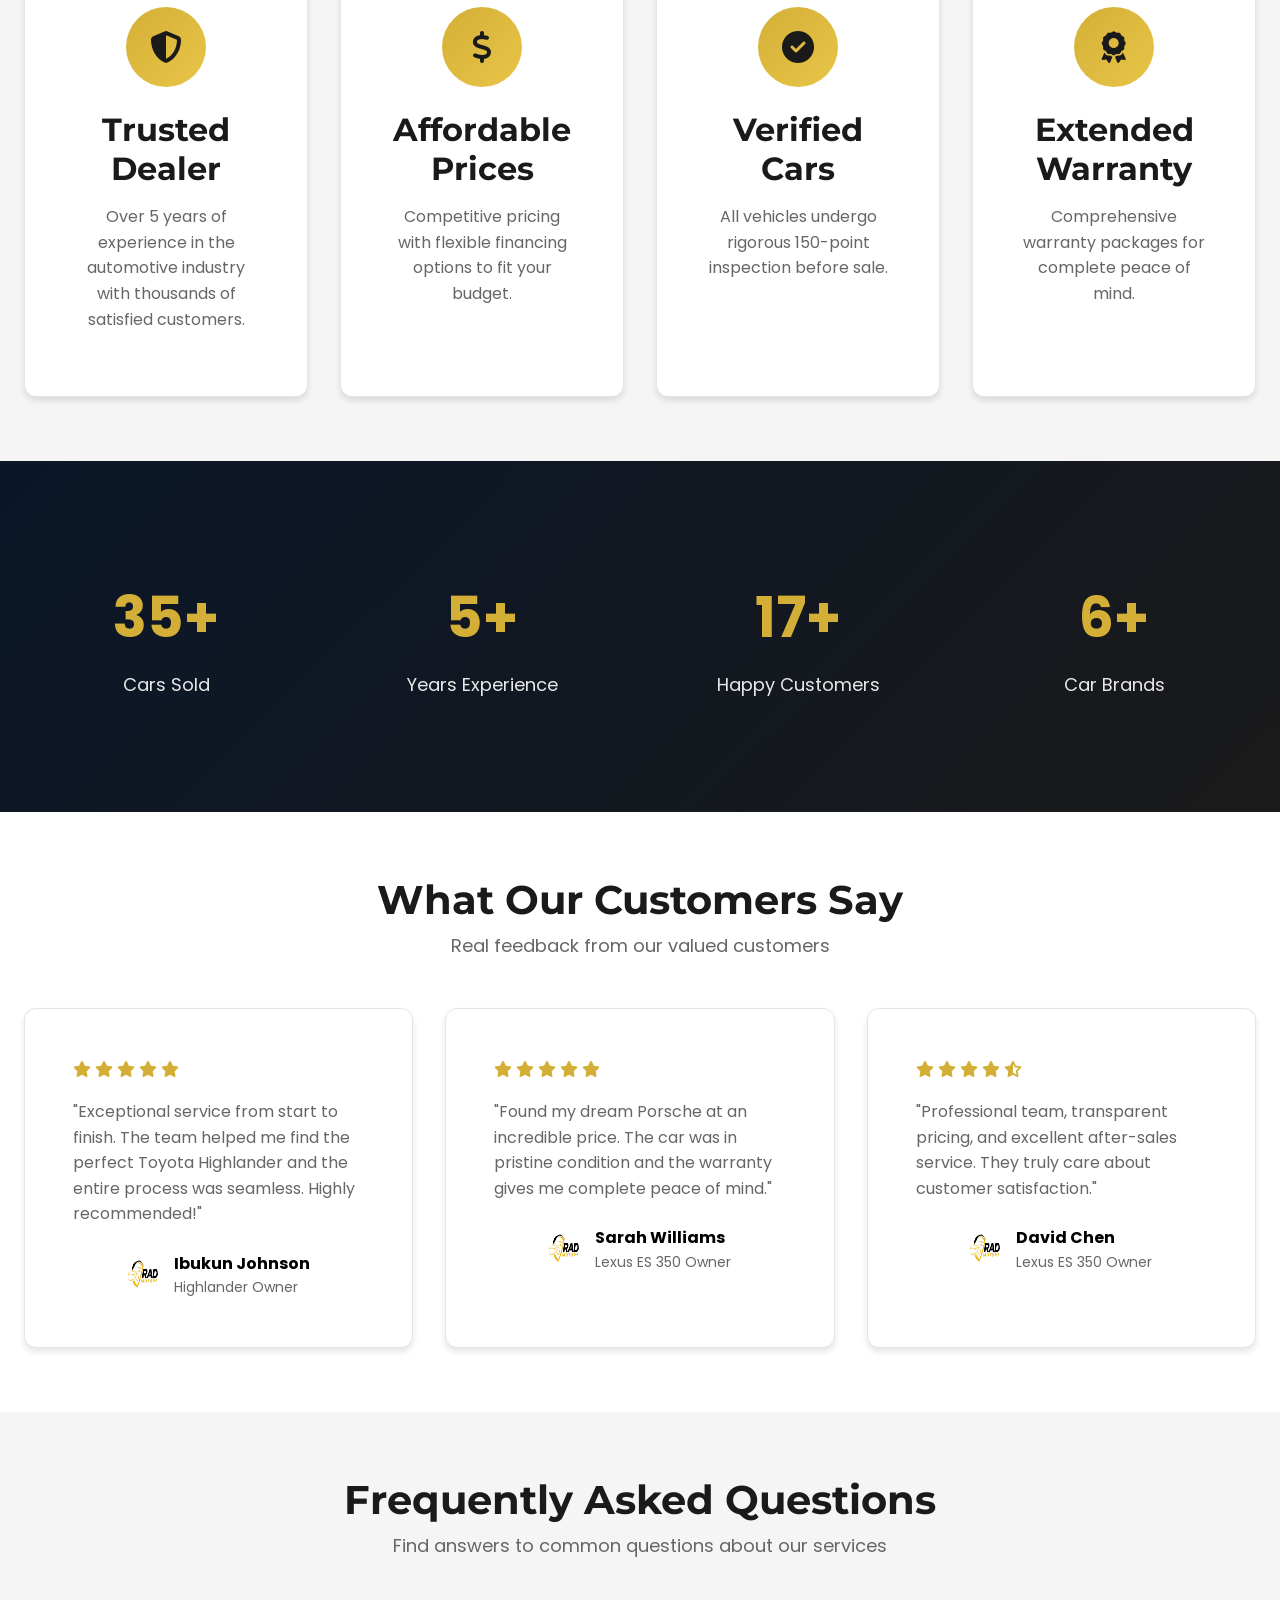
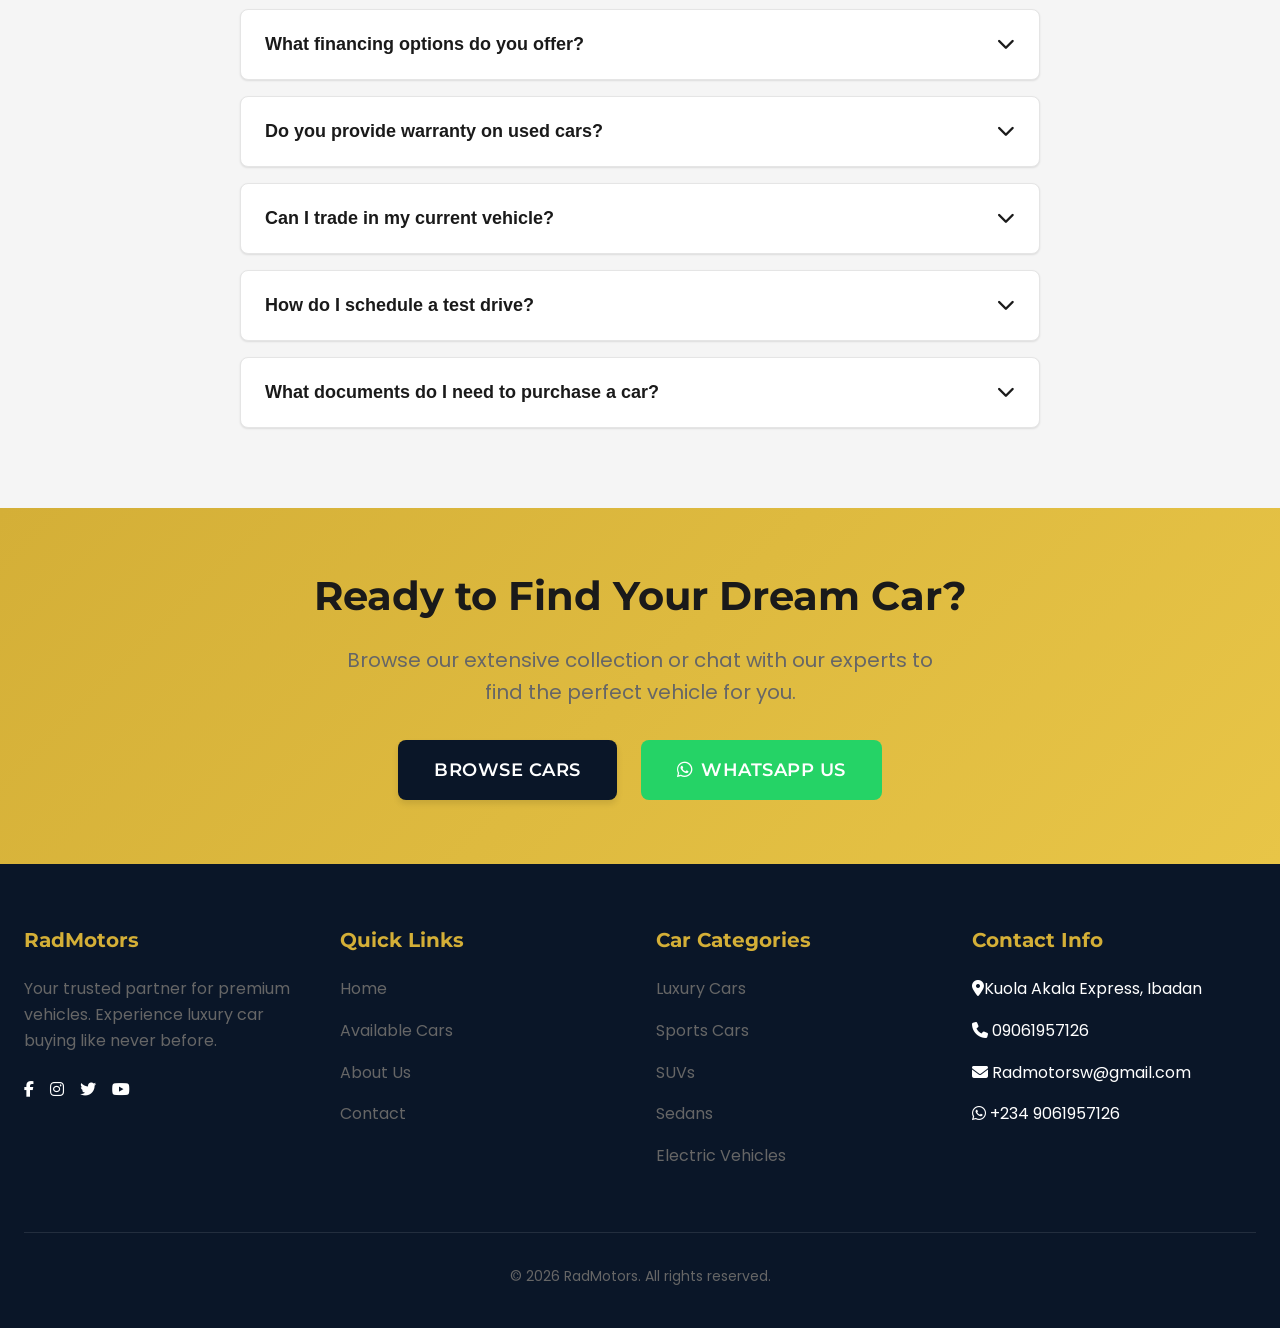
==== commit 93ddec2b: "Add all car images" ====
--- a/index.html
+++ b/index.html
@@ -7,7 +7,7 @@
   <meta name="keywords" content="car dealer, luxury cars, sports cars, premium vehicles, buy cars">
   <title>RadMotors | Drive Your Dream Today</title>
   <!-- Favicon: ensure correct path and type -->
-  <link rel="icon" href="Image/RadLogo.png" type="image/png">
+  <link rel="icon" href="Image/Rad.png" type="image/png">
   
   <!-- Fonts -->
   <link rel="preconnect" href="https://fonts.googleapis.com">
@@ -29,7 +29,69 @@
     .hero-background img {
       object-position: center;
     }
-    
+    .whatsapp-float {
+    position: fixed;
+    bottom: 30px;
+    right: 30px;
+    width: 60px;
+    height: 60px;
+    background: #25D366;
+    color: white;
+    border-radius: 50%;
+    display: flex;
+    align-items: center;
+    justify-content: center;
+    font-size: 30px;
+    box-shadow: 0 4px 15px rgba(37, 211, 102, 0.4);
+    z-index: 999;
+    transition: var(--transition-smooth);
+    animation: pulse 2s infinite;
+}
+
+.whatsapp-float:hover {
+    transform: scale(1.1);
+    box-shadow: 0 6px 20px rgba(37, 211, 102, 0.6);
+}
+.scroll-top,
+.scroll-bottom {
+    position: fixed;
+    right: 30px;
+    width: 50px;
+    height: 50px;
+    background: var(--primary-gold);
+    color: var(--primary-black);
+    border: none;
+    border-radius: 50%;
+    display: flex;
+    align-items: center;
+    justify-content: center;
+    font-size: 1.2rem;
+    cursor: pointer;
+    z-index: 998;
+    transition: var(--transition-smooth);
+    opacity: 0;
+    visibility: hidden;
+}
+
+.scroll-top {
+    bottom: 100px;
+}
+
+.scroll-bottom {
+    bottom: 30px;
+}
+
+.scroll-top.visible,
+.scroll-bottom.visible {
+    opacity: 1;
+    visibility: visible;
+}
+
+.scroll-top:hover,
+.scroll-bottom:hover {
+    transform: scale(1.1);
+    background: var(--primary-gold-light);
+}
     .feature-card {
       text-align: center;
       padding: var(--spacing-xl);
@@ -38,6 +100,7 @@
       box-shadow: var(--shadow-md);
       transition: all var(--transition-base);
       border: 1px solid var(--border-light);
+      color: var(--text-white);
     }
     
     .feature-card:hover {
@@ -64,6 +127,7 @@
       padding: var(--spacing-xl);
       box-shadow: var(--shadow-md);
       border: 1px solid var(--border-light);
+      color: var(--text-white);
     }
     
     .testimonial-stars {
@@ -146,18 +210,20 @@
   <nav class="navbar">
     <div class="navbar-container">
       <a href="index.html" class="navbar-logo">
-        <i class="fas fa-car-side text-gold"></i>
-        Rad<span>Motors</span>
+        <!-- <i class="fas fa-car-side text-gold"></i> -->
+         <img src="Image/Radlog.png" alt="Logo" style="width: 150px; height: 50px; margin-right: 8px;">
+        <!-- Rad<span>Motors</span> -->
       </a>
       
       <button class="navbar-toggle" onclick="toggleNavbar()">
         <i class="fas fa-bars"></i>
       </button>
+       
       
       <ul class="navbar-nav">
         <li><a href="index.html" class="navbar-link">Home</a></li>
         <li><a href="cars.html" class="navbar-link">Available Cars</a></li>
-        <li><a href="categories.html" class="navbar-link">Categories</a></li>
+        <!-- <li><a href="categories.html" class="navbar-link">Categories</a></li> -->
         <li><a href="about.html" class="navbar-link">About Us</a></li>
         <li><a href="contact.html" class="navbar-link">Contact</a></li>
         <li>
@@ -169,6 +235,19 @@
       </ul>
     </div>
   </nav>
+
+  <!-- Floating WhatsApp Button -->
+        <a href="https://wa.me/09061957126" class="whatsapp-float" target="_blank" rel="noopener noreferrer">
+        <i class="fab fa-whatsapp"></i>
+    </a>
+   
+    <!-- Scroll Buttons -->
+    <button class="scroll-top" id="scrollTop" title="Scroll to Top">
+        <i class="fas fa-arrow-up"></i>
+    </button>
+    <button class="scroll-bottom" id="scrollBottom" title="Scroll to Bottom">
+        <i class="fas fa-arrow-down"></i>
+    </button>
 
   <!-- Hero Section -->
   <section class="hero">
@@ -196,55 +275,263 @@
         <p>Explore our handpicked selection of premium vehicles</p>
       </div>
       
-      <div class="grid grid-3">
+      <div class="grid grid-4">
         <!-- Car Card 1 -->
         <div class="card">
           <div class="card-image">
-            <img src="https://images.unsplash.com/photo-1555215695-3004980ad54e?auto=format&fit=crop&w=800&q=80" alt="BMW M4 Competition">
-          </div>
-          <div class="card-content">
-            <h3 class="card-title">BMW M4 Competition</h3>
-            <p class="card-price">$89,900</p>
+            <img src="Image/lexus-rx-350/1.jpeg" alt="Lexus RX 350">
+          </div>
+          <div class="card-content">
+            <h3 class="card-title">Lexus RX 350 2010</h3>
+            <p class="card-price">₦22,500,000</p>
+            <div class="card-specs">
+              <span class="card-spec"><i class="fas fa-calendar"></i> 2010</span>
+              <span class="card-spec"><i class="fas fa-tachometer-alt"></i> 2,500 mi</span>
+              <span class="card-spec"><i class="fas fa-gas-pump"></i> Petrol</span>
+            </div>
+            <a href="cars.html" class="btn btn-outline" style="width: 100%;">View Details</a>
+          </div>
+        </div>
+        
+        <!-- Car Card 2 -->
+        <div class="card">
+          <div class="card-image">
+            <img src="Image/2024 Toyota RAV4 LE/1.jpeg" alt="Toyota RAV4 LE">
+          </div>
+          <div class="card-content">
+            <h3 class="card-title">Toyota RAV4 LE</h3>
+            <p class="card-price">₦57,000,000</p>
             <div class="card-specs">
               <span class="card-spec"><i class="fas fa-calendar"></i> 2024</span>
-              <span class="card-spec"><i class="fas fa-tachometer-alt"></i> 2,500 mi</span>
-              <span class="card-spec"><i class="fas fa-gas-pump"></i> Petrol</span>
-            </div>
-            <a href="car-details.html" class="btn btn-outline" style="width: 100%;">View Details</a>
-          </div>
-        </div>
-        
-        <!-- Car Card 2 -->
-        <div class="card">
-          <div class="card-image">
-            <img src="https://images.unsplash.com/photo-1618843479313-40f8afb4b4d8?auto=format&fit=crop&w=800&q=80" alt="Mercedes-AMG GT">
-          </div>
-          <div class="card-content">
-            <h3 class="card-title">Mercedes-AMG GT</h3>
-            <p class="card-price">$124,500</p>
-            <div class="card-specs">
-              <span class="card-spec"><i class="fas fa-calendar"></i> 2024</span>
-              <span class="card-spec"><i class="fas fa-tachometer-alt"></i> 1,200 mi</span>
-              <span class="card-spec"><i class="fas fa-gas-pump"></i> Petrol</span>
-            </div>
-            <a href="car-details.html" class="btn btn-outline" style="width: 100%;">View Details</a>
+              <span class="card-spec"><i class="fas fa-tachometer-alt"></i> 1,200 mi</span>
+              <span class="card-spec"><i class="fas fa-gas-pump"></i> Petrol</span>
+            </div>
+            <a href="cars.html" class="btn btn-outline" style="width: 100%;">View Details</a>
           </div>
         </div>
         
         <!-- Car Card 3 -->
         <div class="card">
           <div class="card-image">
-            <img src="https://images.unsplash.com/photo-1617788138017-80ad40651399?auto=format&fit=crop&w=800&q=80" alt="Porsche 911 Carrera">
-          </div>
-          <div class="card-content">
-            <h3 class="card-title">Porsche 911 Carrera</h3>
-            <p class="card-price">$149,900</p>
-            <div class="card-specs">
-              <span class="card-spec"><i class="fas fa-calendar"></i> 2024</span>
+            <img src="Image/2023 Lexus RX 350 F‑Sport/1.jpeg" alt="Lexus RX 350 F‑Sport">
+          </div>
+          <div class="card-content">
+            <h3 class="card-title">Lexus RX 350 F‑Sport</h3>
+            <p class="card-price">₦62,000,000</p>
+            <div class="card-specs">
+              <span class="card-spec"><i class="fas fa-calendar"></i> 2023</span>
               <span class="card-spec"><i class="fas fa-tachometer-alt"></i> 800 mi</span>
               <span class="card-spec"><i class="fas fa-gas-pump"></i> Petrol</span>
             </div>
-            <a href="car-details.html" class="btn btn-outline" style="width: 100%;">View Details</a>
+            <a href="cars.html" class="btn btn-outline" style="width: 100%;">View Details</a>
+          </div>
+        </div>
+            <!-- Car Card 4 -->
+        <div class="card">
+          <div class="card-image">
+            <img src="Image/2015 Toyota Avalon XLE/1.jpeg" alt="2015 Toyota Avalon XLE">
+          </div>
+          <div class="card-content">
+            <h3 class="card-title"> 2015 Toyota Avalon XLE</h3>
+            <p class="card-price">₦15,000,000</p>
+            <div class="card-specs">
+              <span class="card-spec"><i class="fas fa-calendar"></i> 2015</span>
+              <span class="card-spec"><i class="fas fa-tachometer-alt"></i> 1,200 mi</span>
+              <span class="card-spec"><i class="fas fa-gas-pump"></i> Petrol</span>
+            </div>
+            <a href="cars.html" class="btn btn-outline" style="width: 100%;">View Details</a>
+          </div>
+        </div>
+                <!-- Car Card 5 -->
+        <div class="card">
+          <div class="card-image">
+            <img src="Image/Toyota Highlander XLE/1.jpeg" alt="Toyota Highlander XLE">
+          </div>
+          <div class="card-content">
+            <h3 class="card-title">Toyota Highlander XLE 2019</h3>
+            <p class="card-price">₦26,500,000</p>
+            <div class="card-specs">
+              <span class="card-spec"><i class="fas fa-calendar"></i> 2019</span>
+              <span class="card-spec"><i class="fas fa-tachometer-alt"></i> 1,200 mi</span>
+              <span class="card-spec"><i class="fas fa-gas-pump"></i> Petrol</span>
+            </div>
+            <a href="cars.html" class="btn btn-outline" style="width: 100%;">View Details</a>
+          </div>
+        </div>
+         <!-- Car Card 6 -->
+        <div class="card">
+          <div class="card-image">
+            <img src="Image/Lexus RX 350(2)/1.jpeg" alt="Lexus RX 350">
+          </div>
+          <div class="card-content">
+            <h3 class="card-title">2010 Lexus RX 350</h3>
+            <p class="card-price">₦16,000,000</p>
+            <div class="card-specs">
+              <span class="card-spec"><i class="fas fa-calendar"></i> 2010</span>
+              <span class="card-spec"><i class="fas fa-tachometer-alt"></i> 1,200 mi</span>
+              <span class="card-spec"><i class="fas fa-gas-pump"></i> Petrol</span>
+            </div>
+            <a href="cars.html" class="btn btn-outline" style="width: 100%;">View Details</a>
+          </div>
+        </div>
+         <!-- Car Card 7 -->
+        <div class="card">
+          <div class="card-image">
+            <img src="Image/Toyota Hilux Adventure/1.jpeg" alt="Toyota Hilux Adventure">
+          </div>
+          <div class="card-content">
+            <h3 class="card-title">2023 Toyota Hilux Adventure</h3>
+            <p class="card-price">₦85,000,000</p>
+            <div class="card-specs">
+              <span class="card-spec"><i class="fas fa-calendar"></i> 2023</span>
+              <span class="card-spec"><i class="fas fa-tachometer-alt"></i> 1,200 mi</span>
+              <span class="card-spec"><i class="fas fa-gas-pump"></i> Petrol</span>
+            </div>
+            <a href="cars.html" class="btn btn-outline" style="width: 100%;">View Details</a>
+          </div>
+        </div>
+         <!-- Car Card 8 -->
+        <div class="card">
+          <div class="card-image">
+            <img src="Image/Mercedes-Benz GLE/1.jpeg" alt="Mercedes-Benz GLE">
+          </div>
+          <div class="card-content">
+            <h3 class="card-title">2016 Mercedes-Benz GLE 350</h3>
+            <p class="card-price">₦27,000,000</p>
+            <div class="card-specs">
+              <span class="card-spec"><i class="fas fa-calendar"></i> 2016</span>
+              <span class="card-spec"><i class="fas fa-tachometer-alt"></i> 1,200 mi</span>
+              <span class="card-spec"><i class="fas fa-gas-pump"></i> Petrol</span>
+            </div>
+            <a href="cars.html" class="btn btn-outline" style="width: 100%;">View Details</a>
+          </div>
+        </div>
+         <!-- Car Card 9 -->
+        <div class="card">
+          <div class="card-image">
+            <img src="Image/Toyota Venza/1.jpeg" alt="Toyota Venza">
+          </div>
+          <div class="card-content">
+            <h3 class="card-title"> 2012 Toyota Venza</h3>
+            <p class="card-price">₦13,000,000</p>
+            <div class="card-specs">
+              <span class="card-spec"><i class="fas fa-calendar"></i> 2012</span>
+              <span class="card-spec"><i class="fas fa-tachometer-alt"></i> 1,200 mi</span>
+              <span class="card-spec"><i class="fas fa-gas-pump"></i> Petrol</span>
+            </div>
+            <a href="cars.html" class="btn btn-outline" style="width: 100%;">View Details</a>
+          </div>
+        </div>
+         <!-- Car Card 10 -->
+        <div class="card">
+          <div class="card-image">
+            <img src="Image/Lexus ES 350/1.jpeg" alt="Lexus ES 350">
+          </div>
+          <div class="card-content">
+            <h3 class="card-title">2013 Lexus ES 350 </h3>
+            <p class="card-price">₦19,000,000</p>
+            <div class="card-specs">
+              <span class="card-spec"><i class="fas fa-calendar"></i> 2013</span>
+              <span class="card-spec"><i class="fas fa-tachometer-alt"></i> 1,200 mi</span>
+              <span class="card-spec"><i class="fas fa-gas-pump"></i> Petrol</span>
+            </div>
+            <a href="cars.html" class="btn btn-outline" style="width: 100%;">View Details</a>
+          </div>
+        </div>
+         <!-- Car Card 11 -->
+        <div class="card">
+          <div class="card-image">
+            <img src="Image/Lexus RX 350 F Sport (2)/1.jpeg" alt="2013 Lexus RX 350 F Sport">
+          </div>
+          <div class="card-content">
+            <h3 class="card-title">2013 Lexus RX 350 F Sport</h3>
+            <p class="card-price">₦28,000,000</p>
+            <div class="card-specs">
+              <span class="card-spec"><i class="fas fa-calendar"></i> 2013</span>
+              <span class="card-spec"><i class="fas fa-tachometer-alt"></i> 1,200 mi</span>
+              <span class="card-spec"><i class="fas fa-gas-pump"></i> Petrol</span>
+            </div>
+            <a href="cars.html" class="btn btn-outline" style="width: 100%;">View Details</a>
+          </div>
+        </div>
+         <!-- Car Card 12 -->
+        <div class="card">
+          <div class="card-image">
+            <img src="Image/Toyota Highlander XSE/1.jpeg" alt="Toyota Highlander XSE">
+          </div>
+          <div class="card-content">
+            <h3 class="card-title">2023 Toyota Highlander XSE</h3>
+            <p class="card-price">₦82,000,000</p>
+            <div class="card-specs">
+              <span class="card-spec"><i class="fas fa-calendar"></i> 2023</span>
+              <span class="card-spec"><i class="fas fa-tachometer-alt"></i> 1,200 mi</span>
+              <span class="card-spec"><i class="fas fa-gas-pump"></i> Petrol</span>
+            </div>
+            <a href="cars.html" class="btn btn-outline" style="width: 100%;">View Details</a>
+          </div>
+        </div>
+         <!-- Car Card 13 -->
+        <div class="card">
+          <div class="card-image">
+            <img src="Image/Toyota Highlander XLE/1.jpeg" alt="Toyota Highlander XLE">
+          </div>
+          <div class="card-content">
+            <h3 class="card-title">2015 Toyota Highlander XLE</h3>
+            <p class="card-price">₦26,500,000</p>
+            <div class="card-specs">
+              <span class="card-spec"><i class="fas fa-calendar"></i> 2015</span>
+              <span class="card-spec"><i class="fas fa-tachometer-alt"></i> 1,200 mi</span>
+              <span class="card-spec"><i class="fas fa-gas-pump"></i> Petrol</span>
+            </div>
+            <a href="cars.html" class="btn btn-outline" style="width: 100%;">View Details</a>
+          </div>
+        </div>
+         <!-- Car Card 14 -->
+        <div class="card">
+          <div class="card-image">
+            <img src="Image/2016 Lexus RX 350 F-Sport/1.jpeg" alt="2016 Lexus RX 350 F-Sport">
+          </div>
+          <div class="card-content">
+            <h3 class="card-title">2016 Lexus RX 350 F-Sport</h3>
+            <p class="card-price">₦39,000,000</p>
+            <div class="card-specs">
+              <span class="card-spec"><i class="fas fa-calendar"></i> 2016</span>
+              <span class="card-spec"><i class="fas fa-tachometer-alt"></i> 1,200 mi</span>
+              <span class="card-spec"><i class="fas fa-gas-pump"></i> Petrol</span>
+            </div>
+            <a href="cars.html" class="btn btn-outline" style="width: 100%;">View Details</a>
+          </div>
+        </div>
+                <!-- Car Card 15 -->
+        <div class="card">
+          <div class="card-image">
+            <img src="Image/2013 Toyota Camry Sport/1.jpeg" alt="Toyota Camry Sport 2013">
+          </div>
+          <div class="card-content">
+            <h3 class="card-title">Toyota Camry Sport 2013</h3>
+            <p class="card-price">₦12,500,000</p>
+            <div class="card-specs">
+              <span class="card-spec"><i class="fas fa-calendar"></i> 2013</span>
+              <span class="card-spec"><i class="fas fa-tachometer-alt"></i> 1,200 mi</span>
+              <span class="card-spec"><i class="fas fa-gas-pump"></i> Petrol</span>
+            </div>
+            <a href="cars.html" class="btn btn-outline" style="width: 100%;">View Details</a>
+          </div>
+        </div>
+                <!-- Car Card 16 -->
+        <div class="card">
+          <div class="card-image">
+            <img src="Image/Lexus ES 350 Sedan/1.jpeg" alt="2010 Lexus ES 350 Sedan">
+          </div>
+          <div class="card-content">
+            <h3 class="card-title">2010 Lexus ES 350 Sedan</h3>
+            <p class="card-price">₦19,000,000</p>
+            <div class="card-specs">
+              <span class="card-spec"><i class="fas fa-calendar"></i> 2010</span>
+              <span class="card-spec"><i class="fas fa-tachometer-alt"></i> 1,200 mi</span>
+              <span class="card-spec"><i class="fas fa-gas-pump"></i> Petrol</span>
+            </div>
+            <a href="cars.html" class="btn btn-outline" style="width: 100%;">View Details</a>
           </div>
         </div>
       </div>
@@ -252,7 +539,9 @@
       <div class="text-center mt-lg">
         <a href="cars.html" class="btn btn-primary btn-lg">View All Cars <i class="fas fa-arrow-right"></i></a>
       </div>
+      
     </div>
+        
   </section>
 
   <!-- Why Choose Us Section -->
@@ -269,7 +558,7 @@
             <i class="fas fa-shield-alt"></i>
           </div>
           <h3>Trusted Dealer</h3>
-          <p>Over 15 years of experience in the automotive industry with thousands of satisfied customers.</p>
+          <p>Over 5 years of experience in the automotive industry with thousands of satisfied customers.</p>
         </div>
         
         <div class="feature-card">
@@ -304,7 +593,7 @@
     <div class="container">
       <div class="grid grid-4">
         <div class="stat-item">
-          <div class="stat-number" data-target="500">0</div>
+          <div class="stat-number" data-target="100">0</div>
           <div class="stat-label">Cars Sold</div>
         </div>
         <div class="stat-item">
@@ -312,11 +601,11 @@
           <div class="stat-label">Years Experience</div>
         </div>
         <div class="stat-item">
-          <div class="stat-number" data-target="1200">0</div>
+          <div class="stat-number" data-target="50">0</div>
           <div class="stat-label">Happy Customers</div>
         </div>
         <div class="stat-item">
-          <div class="stat-number" data-target="50">0</div>
+          <div class="stat-number" data-target="20">0</div>
           <div class="stat-label">Car Brands</div>
         </div>
       </div>
@@ -340,12 +629,12 @@
             <i class="fas fa-star"></i>
             <i class="fas fa-star"></i>
           </div>
-          <p>"Exceptional service from start to finish. The team helped me find the perfect BMW and the entire process was seamless. Highly recommended!"</p>
+          <p>"Exceptional service from start to finish. The team helped me find the perfect Toyota Highlander and the entire process was seamless. Highly recommended!"</p>
           <div class="flex-center gap-sm mt-md">
-            <img src="https://randomuser.me/api/portraits/men/32.jpg" alt="Customer" style="width: 50px; height: 50px; border-radius: 50%;">
+            <img src="Image/Rad.png" alt="Customer" style="width: 30px; height: 30px; border-radius: 50%;">
             <div>
-              <strong>Michael Johnson</strong>
-              <p style="font-size: 0.875rem; margin: 0;">BMW M4 Owner</p>
+              <strong>Ibukun Johnson</strong>
+              <p style="font-size: 0.875rem; margin: 0;">Highlander Owner</p>
             </div>
           </div>
         </div>
@@ -360,10 +649,10 @@
           </div>
           <p>"Found my dream Porsche at an incredible price. The car was in pristine condition and the warranty gives me complete peace of mind."</p>
           <div class="flex-center gap-sm mt-md">
-            <img src="https://randomuser.me/api/portraits/women/44.jpg" alt="Customer" style="width: 50px; height: 50px; border-radius: 50%;">
+            <img src="Image/Rad.png" alt="Customer" style="width: 30px; height: 30px; border-radius: 50%;">
             <div>
               <strong>Sarah Williams</strong>
-              <p style="font-size: 0.875rem; margin: 0;">Porsche 911 Owner</p>
+              <p style="font-size: 0.875rem; margin: 0;">Lexus ES 350 Owner</p>
             </div>
           </div>
         </div>
@@ -378,10 +667,10 @@
           </div>
           <p>"Professional team, transparent pricing, and excellent after-sales service. They truly care about customer satisfaction."</p>
           <div class="flex-center gap-sm mt-md">
-            <img src="https://randomuser.me/api/portraits/men/67.jpg" alt="Customer" style="width: 50px; height: 50px; border-radius: 50%;">
+            <img src="Image/Rad.png" alt="Customer" style="width: 30px; height: 30px; border-radius: 50%;">
             <div>
               <strong>David Chen</strong>
-              <p style="font-size: 0.875rem; margin: 0;">Mercedes-AMG Owner</p>
+              <p style="font-size: 0.875rem; margin: 0;">Lexus ES 350 Owner</p>
             </div>
           </div>
         </div>
@@ -473,8 +762,8 @@
           <h3 class="footer-title">RadMotors</h3>
           <p>Your trusted partner for premium vehicles. Experience luxury car buying like never before.</p>
           <div class="flex gap-sm mt-md">
-            <a href="#" style="color: var(--text-light);"><i class="fab fa-facebook-f"></i></a>
-            <a href="#" style="color: var(--text-light);"><i class="fab fa-instagram"></i></a>
+            <a href="facebook.com/radmotor" style="color: var(--text-light);"><i class="fab fa-facebook-f"></i></a>
+            <a href="instagram.com/radmotors" style="color: var(--text-light);"><i class="fab fa-instagram"></i></a>
             <a href="#" style="color: var(--text-light);"><i class="fab fa-twitter"></i></a>
             <a href="#" style="color: var(--text-light);"><i class="fab fa-youtube"></i></a>
           </div>
@@ -485,7 +774,7 @@
           <ul class="footer-links">
             <li><a href="index.html">Home</a></li>
             <li><a href="cars.html">Available Cars</a></li>
-            <li><a href="categories.html">Categories</a></li>
+            <!-- <li><a href="categories.html">Categories</a></li> -->
             <li><a href="about.html">About Us</a></li>
             <li><a href="contact.html">Contact</a></li>
           </ul>
@@ -494,43 +783,32 @@
         <div>
           <h3 class="footer-title">Car Categories</h3>
           <ul class="footer-links">
-            <li><a href="categories.html">Luxury Cars</a></li>
-            <li><a href="categories.html">Sports Cars</a></li>
-            <li><a href="categories.html">SUVs</a></li>
-            <li><a href="categories.html">Sedans</a></li>
-            <li><a href="categories.html">Electric Vehicles</a></li>
+            <li><a href="cars.html">Luxury Cars</a></li>
+            <li><a href="cars.html">Sports Cars</a></li>
+            <li><a href="cars.html">SUVs</a></li>
+            <li><a href="cars.html">Sedans</a></li>
+            <li><a href="cars.html">Electric Vehicles</a></li>
           </ul>
         </div>
         
         <div>
           <h3 class="footer-title">Contact Info</h3>
           <ul class="footer-links">
-            <li><i class="fas fa-map-marker-alt"></i> 123 Auto Boulevard, Palo Alto, CA 94301</li>
+            <li><i class="fas fa-map-marker-alt"></i>Kuola Akala Express, Ibadan</li>
             <li><i class="fas fa-phone"></i> 09061957126</li>
             <li><i class="fas fa-envelope"></i> Radmotorsw@gmail.com</li>
             <li><i class="fab fa-whatsapp"></i> +234 9061957126</li>
           </ul>
         </div>
       </div>
+       
       
       <div class="footer-bottom">
-        <p>&copy; 2024 RadMotors. All rights reserved.</p>
+        <p>&copy; 2026 RadMotors. All rights reserved.</p>
       </div>
     </div>
   </footer>
 
-  <!-- Floating Buttons -->
-  <div class="floating-buttons">
-    <a href="https://wa.me/1234567890" class="floating-btn whatsapp-btn" target="_blank" title="Chat on WhatsApp">
-      <i class="fab fa-whatsapp"></i>
-    </a>
-    <button class="floating-btn scroll-top-btn" onclick="scrollToTop()" title="Scroll to Top">
-      <i class="fas fa-arrow-up"></i>
-    </button>
-    <button class="floating-btn scroll-bottom-btn" onclick="scrollToBottom()" title="Scroll to Bottom">
-      <i class="fas fa-arrow-down"></i>
-    </button>
-  </div>
 
   <!-- JavaScript -->
   <script>
--- a/css/styles.css
+++ b/css/styles.css
@@ -64,6 +64,11 @@
   --border-light: #2A2A2A;
 }
 
+/* Light Mode Overrides (ensure white text switches to dark) */
+[data-theme="light"] {
+  /* when in light theme we don't want any element forced white, so override variable */
+  --text-white: #000000;
+}
 /* ===== RESET & BASE STYLES ===== */
 * {
   margin: 0;
@@ -723,7 +728,7 @@
 /* ===== UTILITY CLASSES ===== */
 .text-center { text-align: center; }
 .text-gold { color: var(--primary-gold); }
-.text-white { color: var(--text-light); }
+.text-white { color: var(--text-white); /* will switch to black in light mode via variable override */ }
 .mt-0 { margin-top: 0; }
 .mb-0 { margin-bottom: 0; }
 .mt-md { margin-top: var(--spacing-md); }
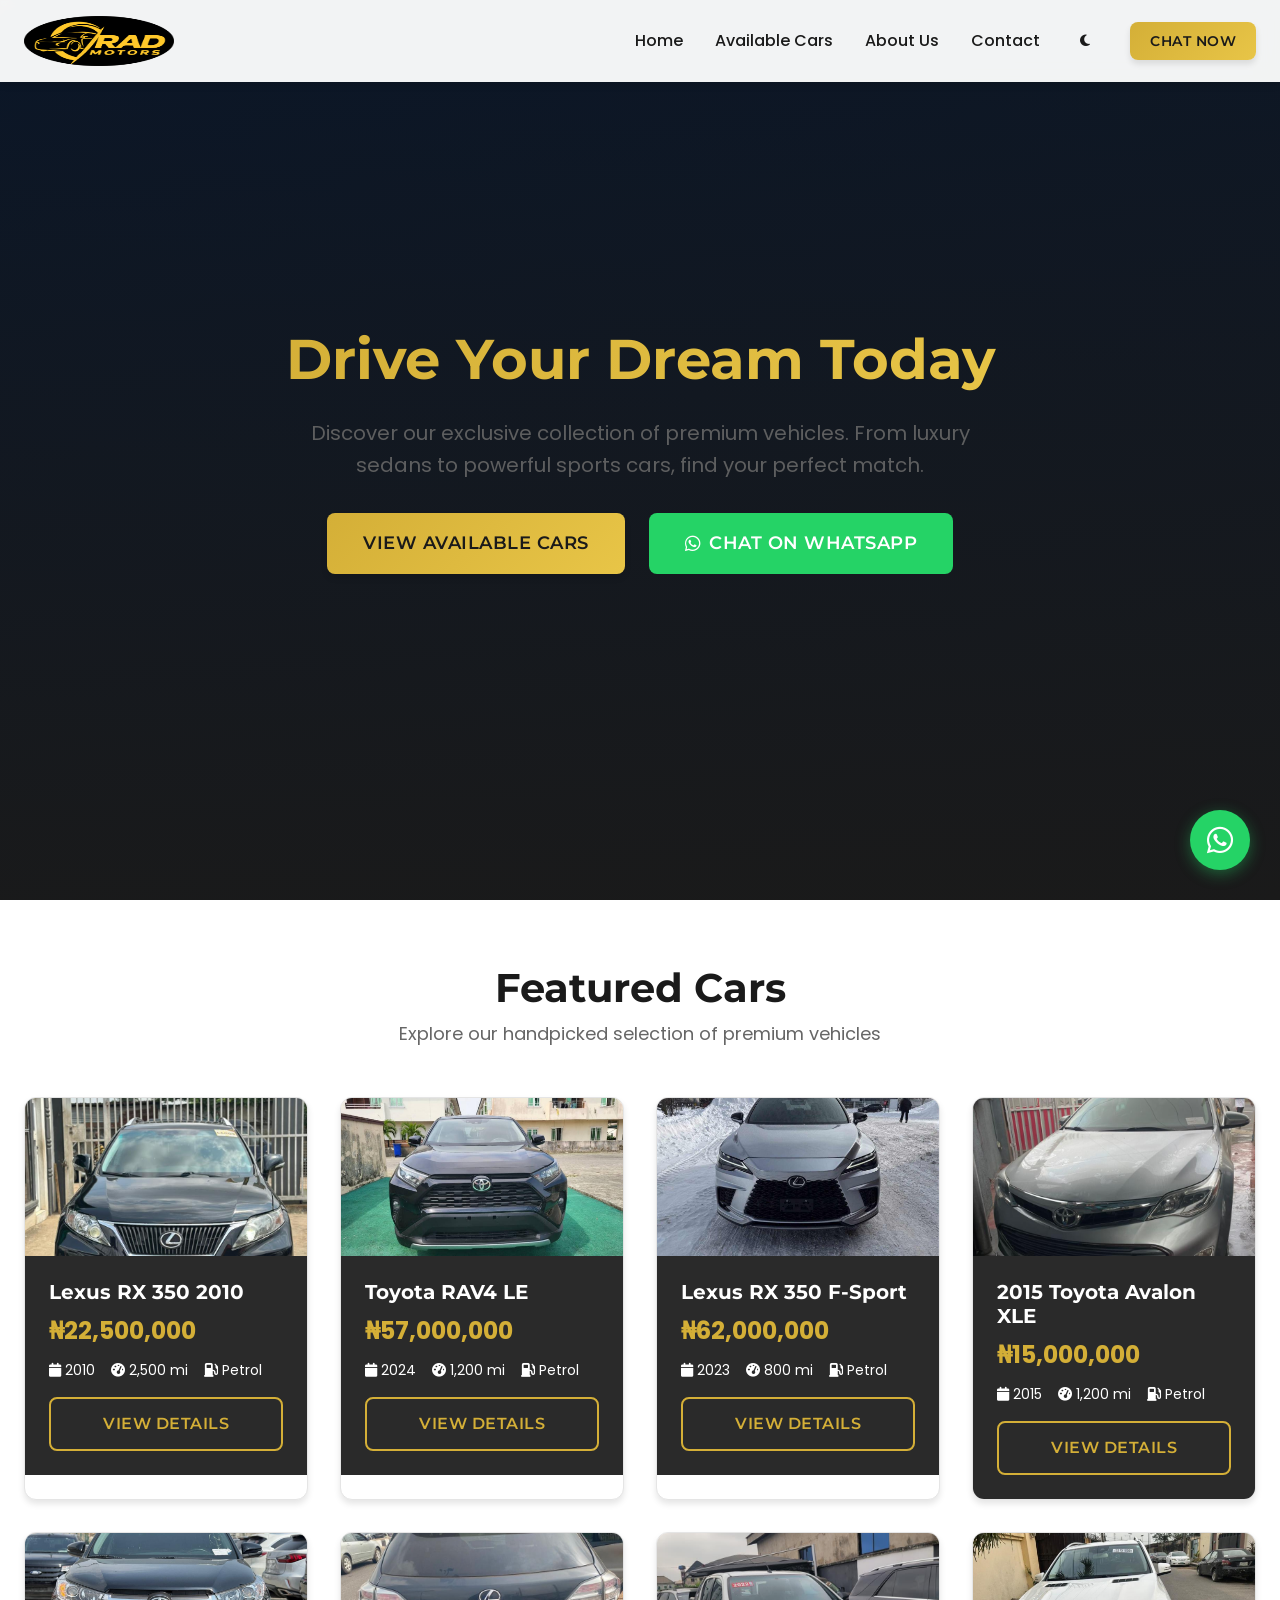
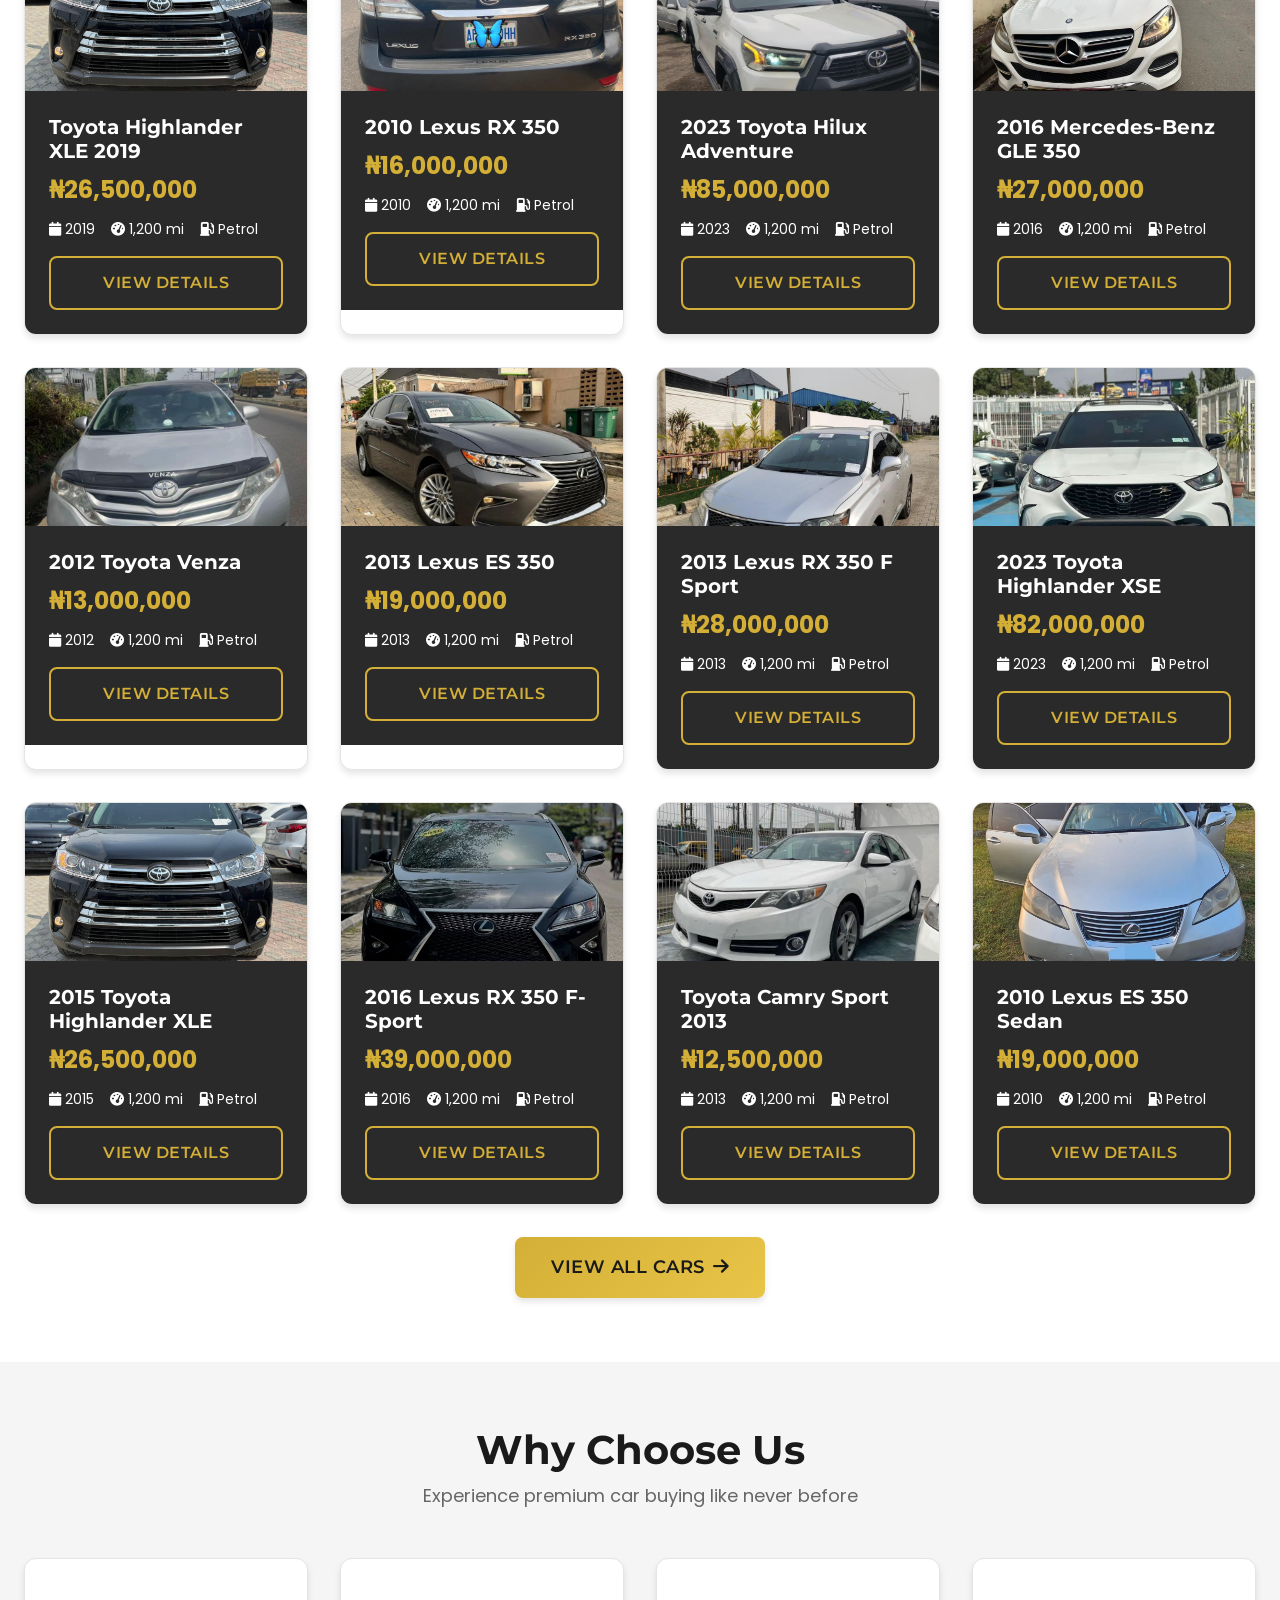
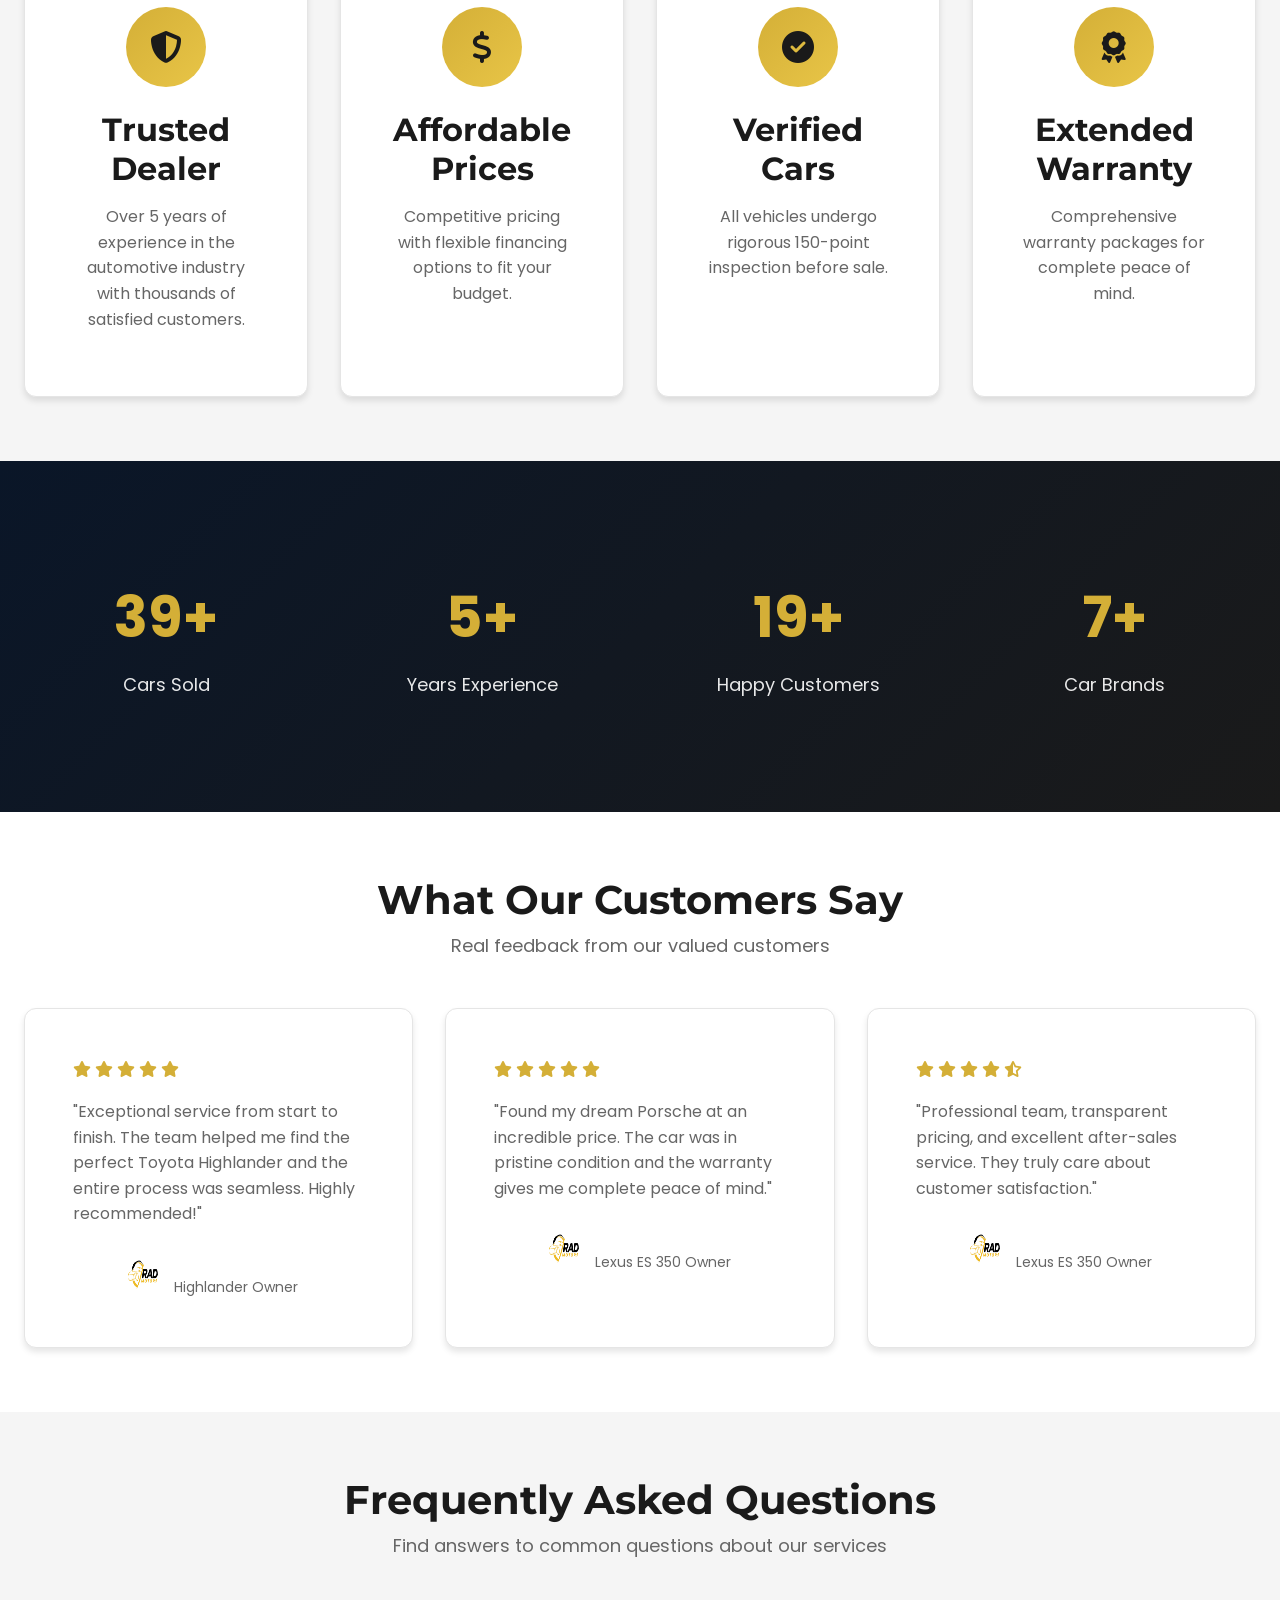
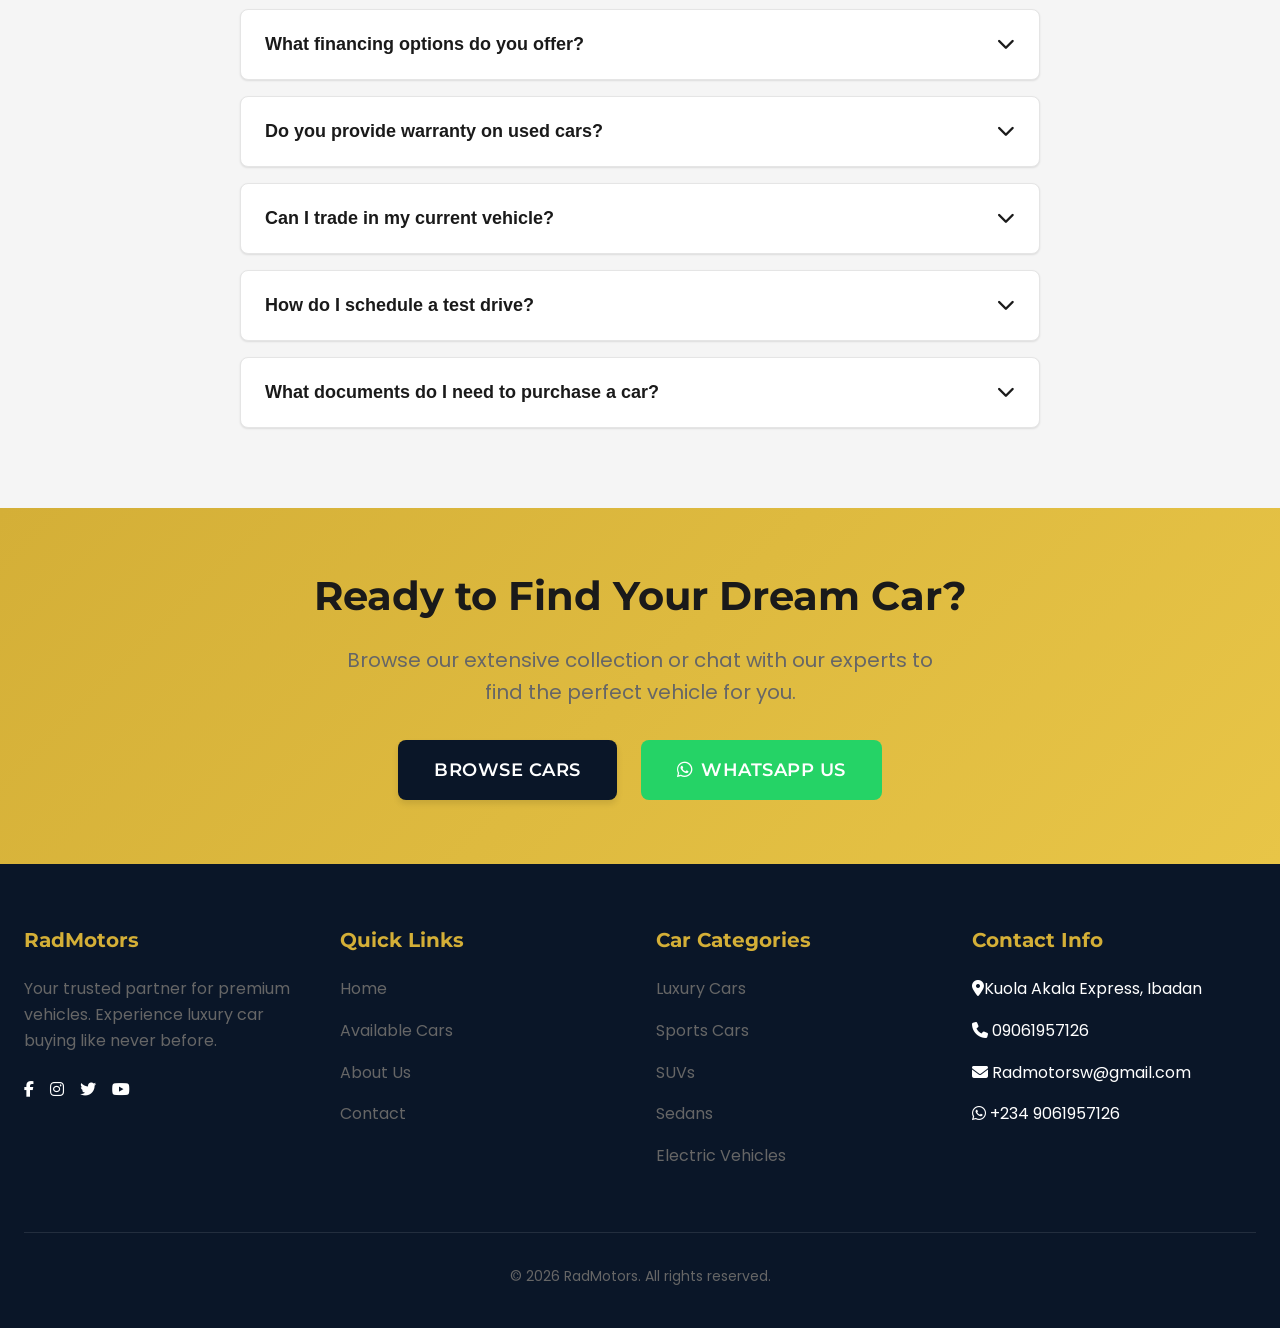
==== commit c917968f: "Fix WhatsApp integration - use international phone number format" ====
--- a/index.html
+++ b/index.html
@@ -231,13 +231,13 @@
             <i class="fas fa-moon" id="theme-icon"></i>
           </button>
         </li>
-        <li><a href="https://wa.me/09061957126" class="btn btn-primary btn-sm">Chat Now</a></li>
+        <li><a href="https://wa.me/2349061957126" class="btn btn-primary btn-sm">Chat Now</a></li>
       </ul>
     </div>
   </nav>
 
   <!-- Floating WhatsApp Button -->
-        <a href="https://wa.me/09061957126" class="whatsapp-float" target="_blank" rel="noopener noreferrer">
+        <a href="https://wa.me/2349061957126" class="whatsapp-float" target="_blank" rel="noopener noreferrer">
         <i class="fab fa-whatsapp"></i>
     </a>
    
@@ -260,7 +260,7 @@
       <p class="hero-subtitle">Discover our exclusive collection of premium vehicles. From luxury sedans to powerful sports cars, find your perfect match.</p>
       <div class="hero-buttons">
         <a href="cars.html" class="btn btn-primary btn-lg">View Available Cars</a>
-        <a href="https://wa.me/09061957126?text=Hello!%20I'm%20interested%20in%20buying%20a%20car." class="btn btn-whatsapp btn-lg">
+        <a href="https://wa.me/2349061957126?text=Hello!%20I'm%20interested%20in%20buying%20a%20car." class="btn btn-whatsapp btn-lg">
           <i class="fab fa-whatsapp"></i> Chat on WhatsApp
         </a>
       </div>
@@ -747,7 +747,7 @@
       <p style="font-size: 1.25rem; margin-bottom: var(--spacing-lg); max-width: 600px; margin-left: auto; margin-right: auto;">Browse our extensive collection or chat with our experts to find the perfect vehicle for you.</p>
       <div class="flex-center gap-md" style="flex-wrap: wrap;">
         <a href="cars.html" class="btn btn-secondary btn-lg">Browse Cars</a>
-        <a href="https://wa.me/09061957126" class="btn btn-whatsapp btn-lg">
+        <a href="https://wa.me/2349061957126" class="btn btn-whatsapp btn-lg">
           <i class="fab fa-whatsapp"></i> WhatsApp Us
         </a>
       </div>
--- a/css/styles.css
+++ b/css/styles.css
@@ -67,7 +67,59 @@
 /* Light Mode Overrides (ensure white text switches to dark) */
 [data-theme="light"] {
   /* when in light theme we don't want any element forced white, so override variable */
-  --text-white: #000000;
+  --text-white: #FFFFFF;
+}
+
+/* Light Mode - White text for cards and dropdowns */
+[data-theme="light"] .card-title,
+[data-theme="light"] .card-spec,
+[data-theme="light"] .form-select,
+[data-theme="light"] .form-input,
+[data-theme="light"] .filter-group label,
+[data-theme="light"] input[type="text"],
+[data-theme="light"] input[type="range"],
+[data-theme="light"] select {
+  color: #FFFFFF;
+}
+
+/* Light Mode - Placeholder text color */
+[data-theme="light"] .form-select::placeholder,
+[data-theme="light"] .form-input::placeholder,
+[data-theme="light"] input::placeholder {
+  color: #B0B0B0;
+}
+
+/* Light Mode - Dark background for form elements with white text */
+[data-theme="light"] .form-select,
+[data-theme="light"] .form-input,
+[data-theme="light"] input[type="text"],
+[data-theme="light"] select {
+  background-color: #2A2A2A;
+  border-color: #444444;
+  color: #FFFFFF;
+}
+
+/* Light Mode - Dark background for cards */
+[data-theme="light"] .card-content {
+  background-color: #2A2A2A;
+  color: #FFFFFF;
+}
+
+/* Light Mode - Option styling in dropdowns */
+[data-theme="light"] .form-select option,
+[data-theme="light"] select option {
+  background-color: #2A2A2A;
+  color: #FFFFFF;
+}
+
+/* Light Mode - Modal name, year, and description text (white) */
+[data-theme="light"] .modal-header h2,
+[data-theme="light"] .modal-year,
+[data-theme="light"] .modal-specifications h3,
+[data-theme="light"] .modal-why-get h3,
+[data-theme="light"] .spec-label,
+[data-theme="light"] .why-get-item {
+  color: #FFFFFF;
 }
 /* ===== RESET & BASE STYLES ===== */
 * {
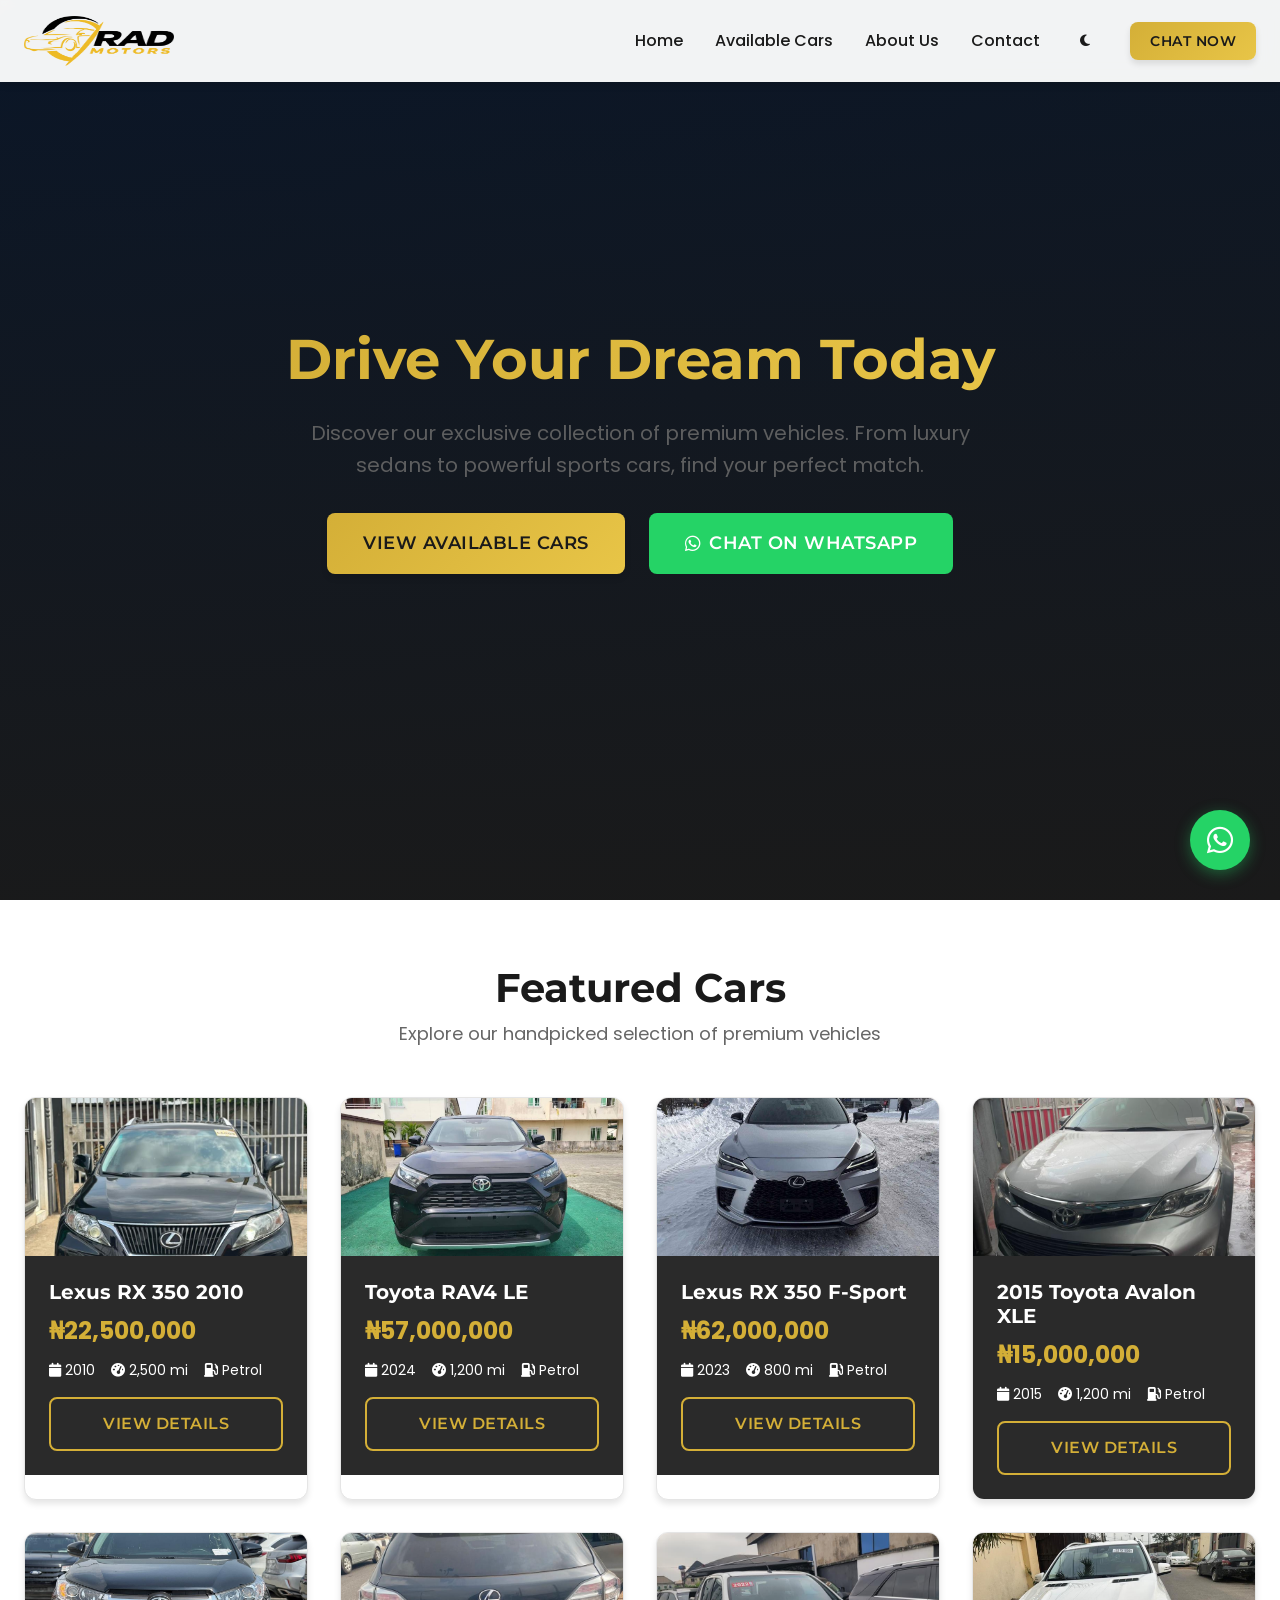
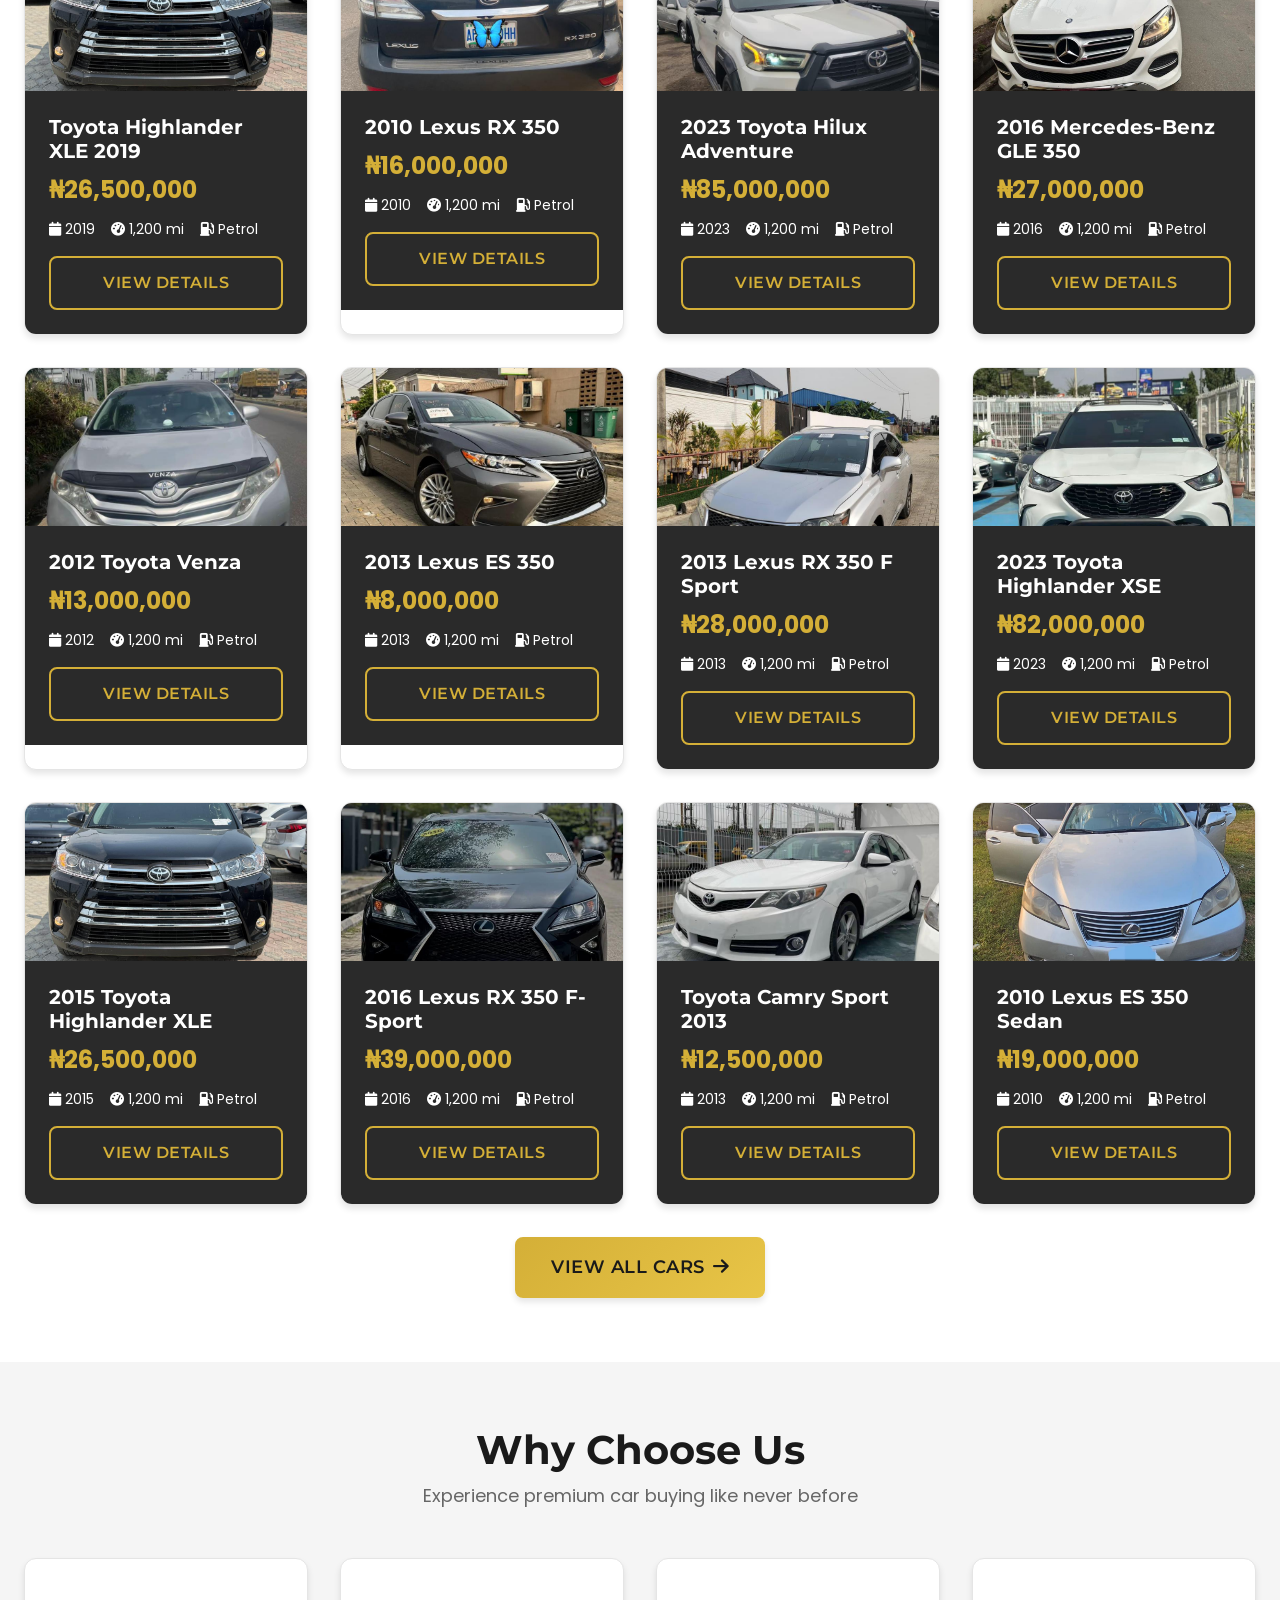
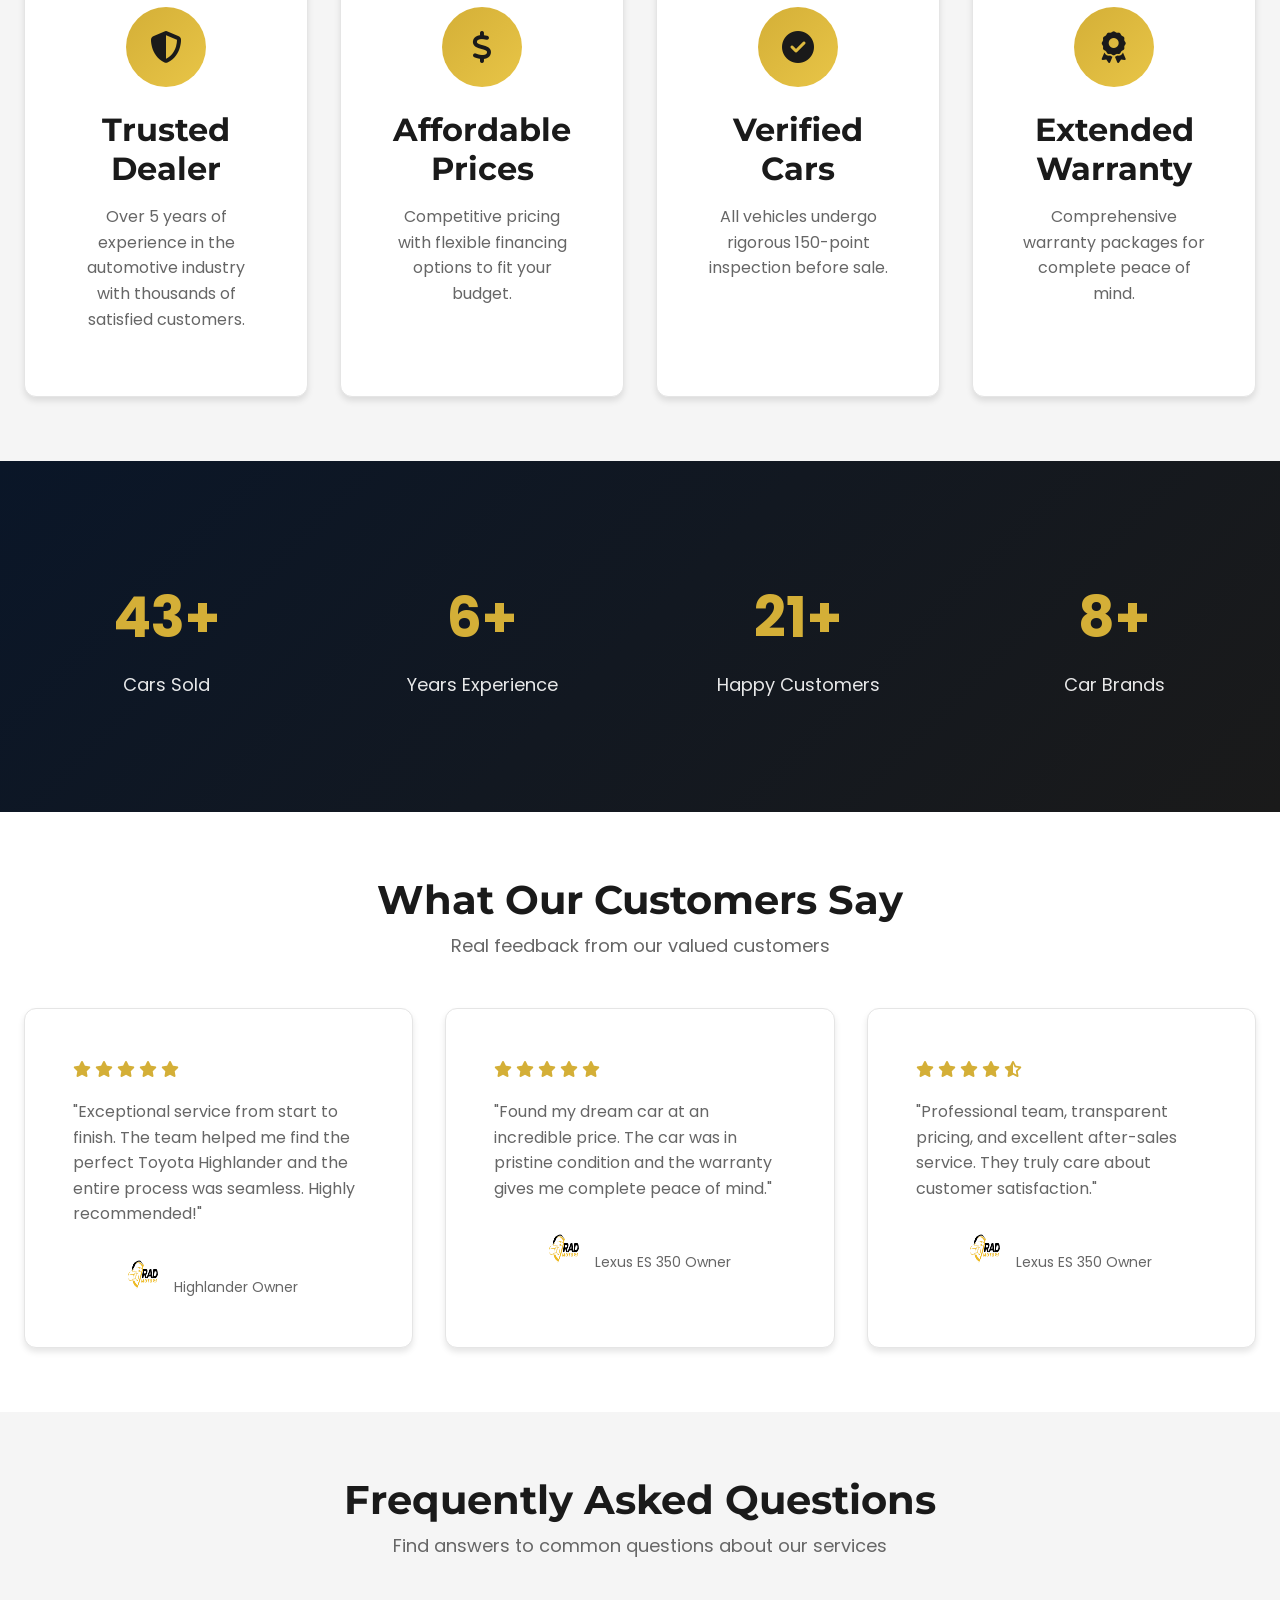
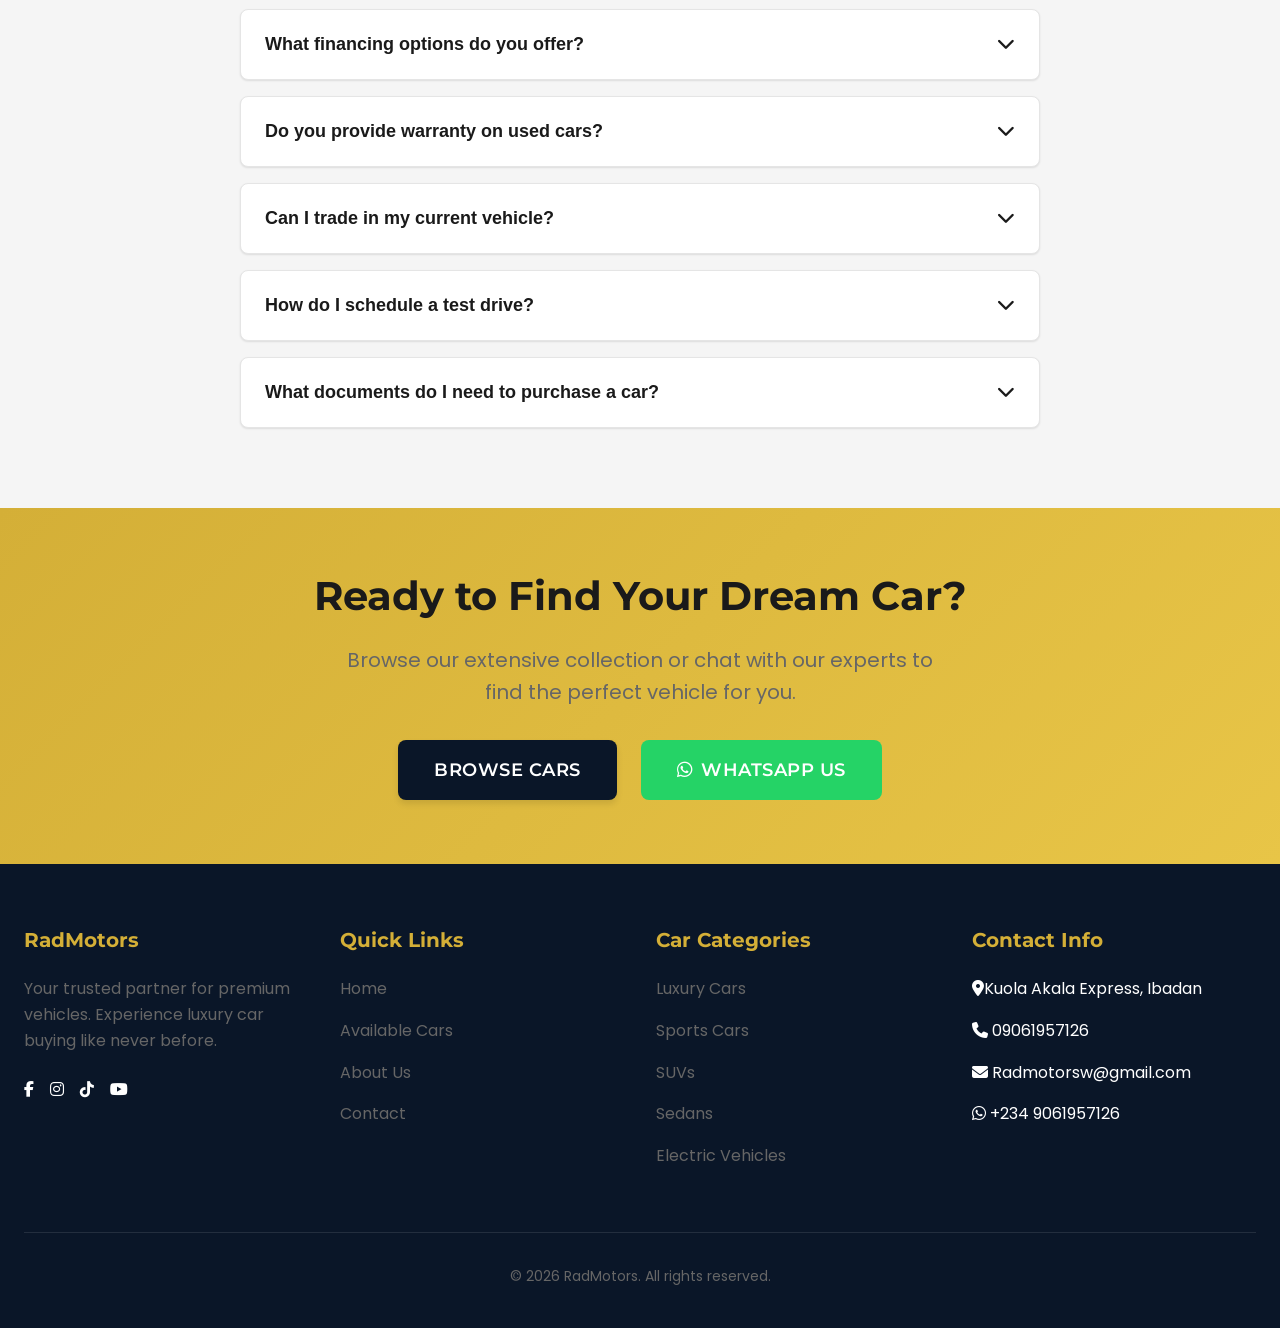
==== commit d57bd772: "Add files via upload" ====
--- a/index.html
+++ b/index.html
@@ -211,7 +211,7 @@
     <div class="navbar-container">
       <a href="index.html" class="navbar-logo">
         <!-- <i class="fas fa-car-side text-gold"></i> -->
-         <img src="Image/Radlog.png" alt="Logo" style="width: 150px; height: 50px; margin-right: 8px;">
+         <img src="Image/Rad.png" alt="Logo" style="width: 150px; height: 50px; margin-right: 8px;">
         <!-- Rad<span>Motors</span> -->
       </a>
       
@@ -429,7 +429,7 @@
           </div>
           <div class="card-content">
             <h3 class="card-title">2013 Lexus ES 350 </h3>
-            <p class="card-price">₦19,000,000</p>
+            <p class="card-price">₦8,000,000</p>
             <div class="card-specs">
               <span class="card-spec"><i class="fas fa-calendar"></i> 2013</span>
               <span class="card-spec"><i class="fas fa-tachometer-alt"></i> 1,200 mi</span>
@@ -647,7 +647,7 @@
             <i class="fas fa-star"></i>
             <i class="fas fa-star"></i>
           </div>
-          <p>"Found my dream Porsche at an incredible price. The car was in pristine condition and the warranty gives me complete peace of mind."</p>
+          <p>"Found my dream car at an incredible price. The car was in pristine condition and the warranty gives me complete peace of mind."</p>
           <div class="flex-center gap-sm mt-md">
             <img src="Image/Rad.png" alt="Customer" style="width: 30px; height: 30px; border-radius: 50%;">
             <div>
@@ -762,9 +762,9 @@
           <h3 class="footer-title">RadMotors</h3>
           <p>Your trusted partner for premium vehicles. Experience luxury car buying like never before.</p>
           <div class="flex gap-sm mt-md">
-            <a href="facebook.com/radmotor" style="color: var(--text-light);"><i class="fab fa-facebook-f"></i></a>
-            <a href="instagram.com/radmotors" style="color: var(--text-light);"><i class="fab fa-instagram"></i></a>
-            <a href="#" style="color: var(--text-light);"><i class="fab fa-twitter"></i></a>
+            <a href="https://www.facebook.com/share/1EBYvyAUp6/?mibextid=wwXIfr" style="color: var(--text-light);"><i class="fab fa-facebook-f"></i></a>
+            <a href="https://www.instagram.com/radmotors0?igsh=MnVicGtydXU5OXF0&utm_source=qr" style="color: var(--text-light);"><i class="fab fa-instagram"></i></a>
+            <a href="https://www.tiktok.com/@radmotors0?_r=1&_t=ZS-94etfYcs5mm" style="color: var(--text-light);"><i class="fab fa-tiktok"></i></a>
             <a href="#" style="color: var(--text-light);"><i class="fab fa-youtube"></i></a>
           </div>
         </div>
--- a/css/styles.css
+++ b/css/styles.css
@@ -497,6 +497,13 @@
   width: 100%;
 }
 
+.nav-links {
+  display: flex;
+  align-items: center;
+  gap: var(--spacing-lg);
+  list-style: none;
+}
+
 .navbar-toggle {
   display: none;
   background: none;
@@ -508,6 +515,8 @@
 @media (max-width: 768px) {
   .navbar-toggle {
     display: block;
+    color: var(--text-dark);
+    font-size: 1.5rem;
   }
   
   .navbar-nav {
@@ -531,6 +540,31 @@
     opacity: 1;
     visibility: visible;
   }
+
+  /* Mobile menu for .nav-links (alternative navbar) */
+  .nav-links {
+    position: fixed;
+    top: 70px;
+    left: 0;
+    right: 0;
+    background: var(--background-light);
+    flex-direction: column;
+    padding: var(--spacing-lg);
+    gap: var(--spacing-md);
+    box-shadow: var(--shadow-lg);
+    max-height: calc(100vh - 70px);
+    overflow-y: auto;
+    transform: translateY(-100%);
+    opacity: 0;
+    visibility: hidden;
+    transition: all var(--transition-base);
+  }
+  
+  .nav-links.active {
+    transform: translateY(0);
+    opacity: 1;
+    visibility: visible;
+  }
 }
 
 /* ===== HERO SECTION ===== */
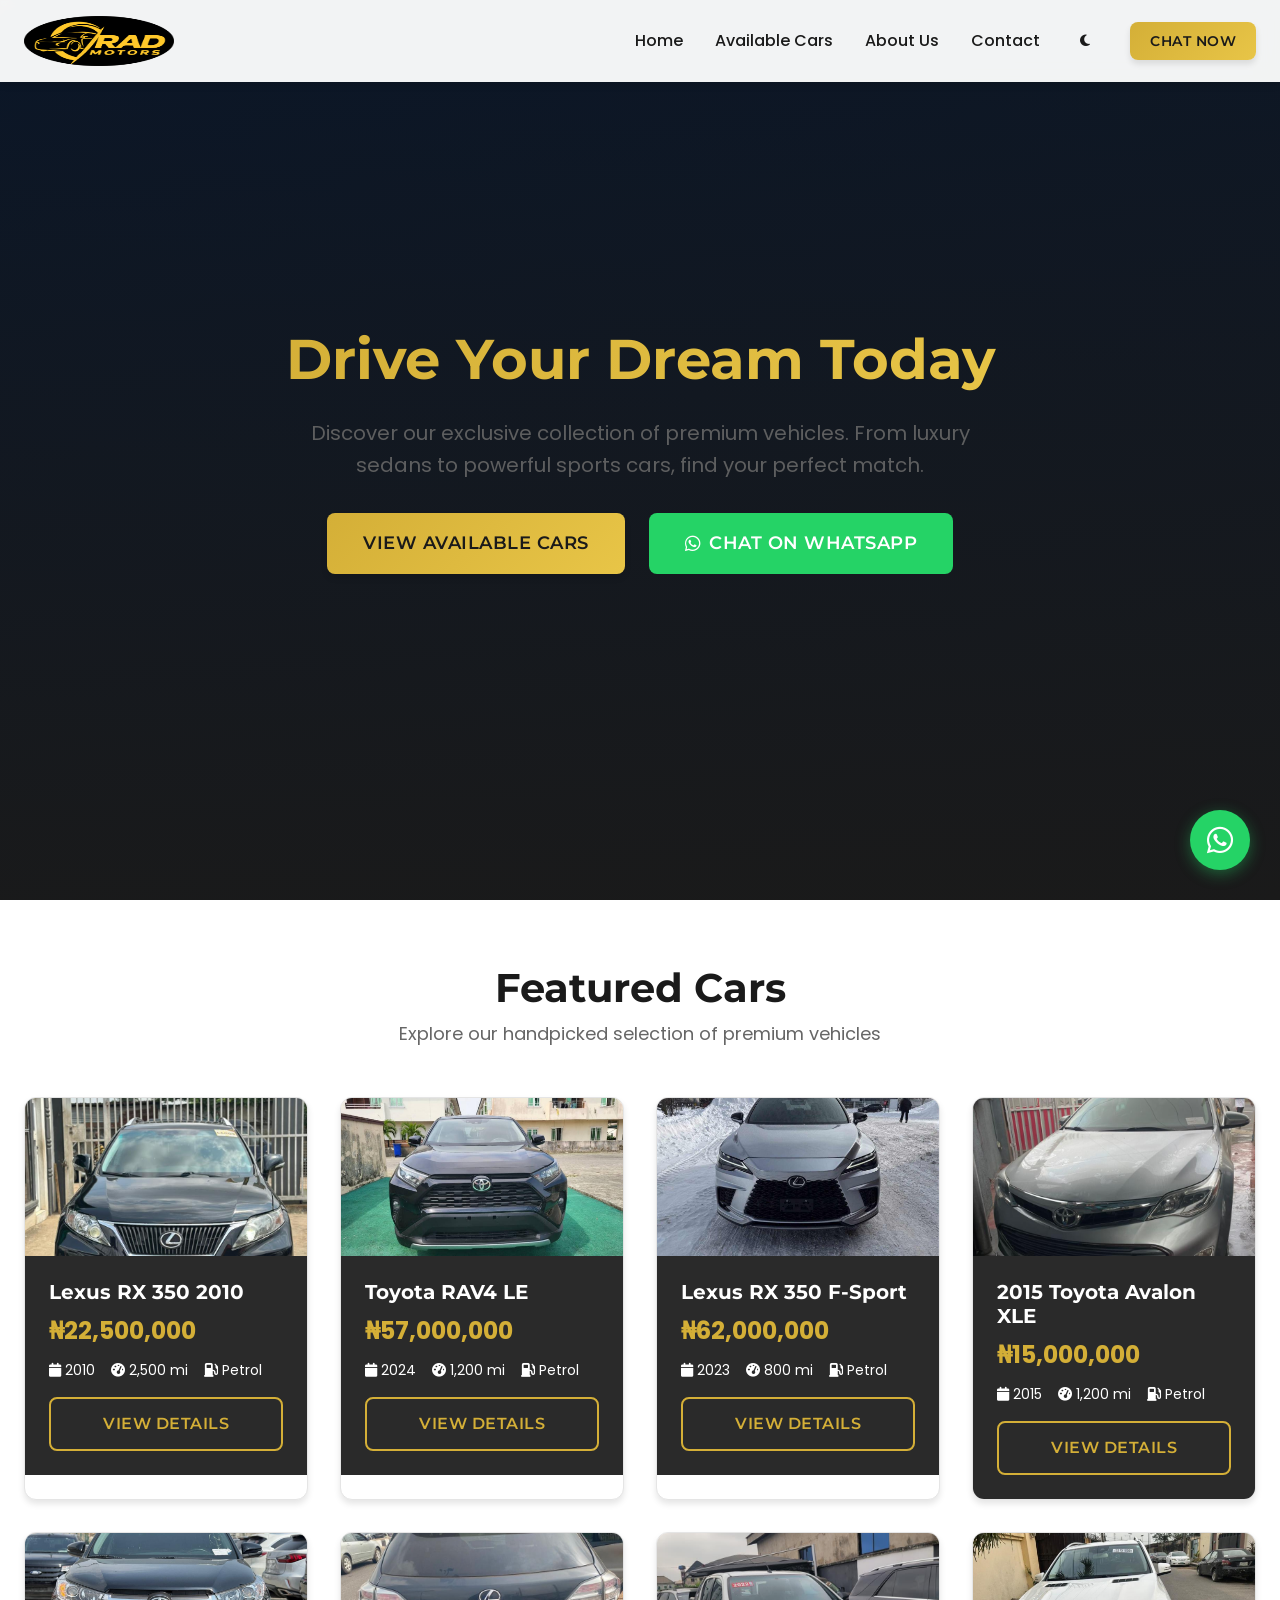
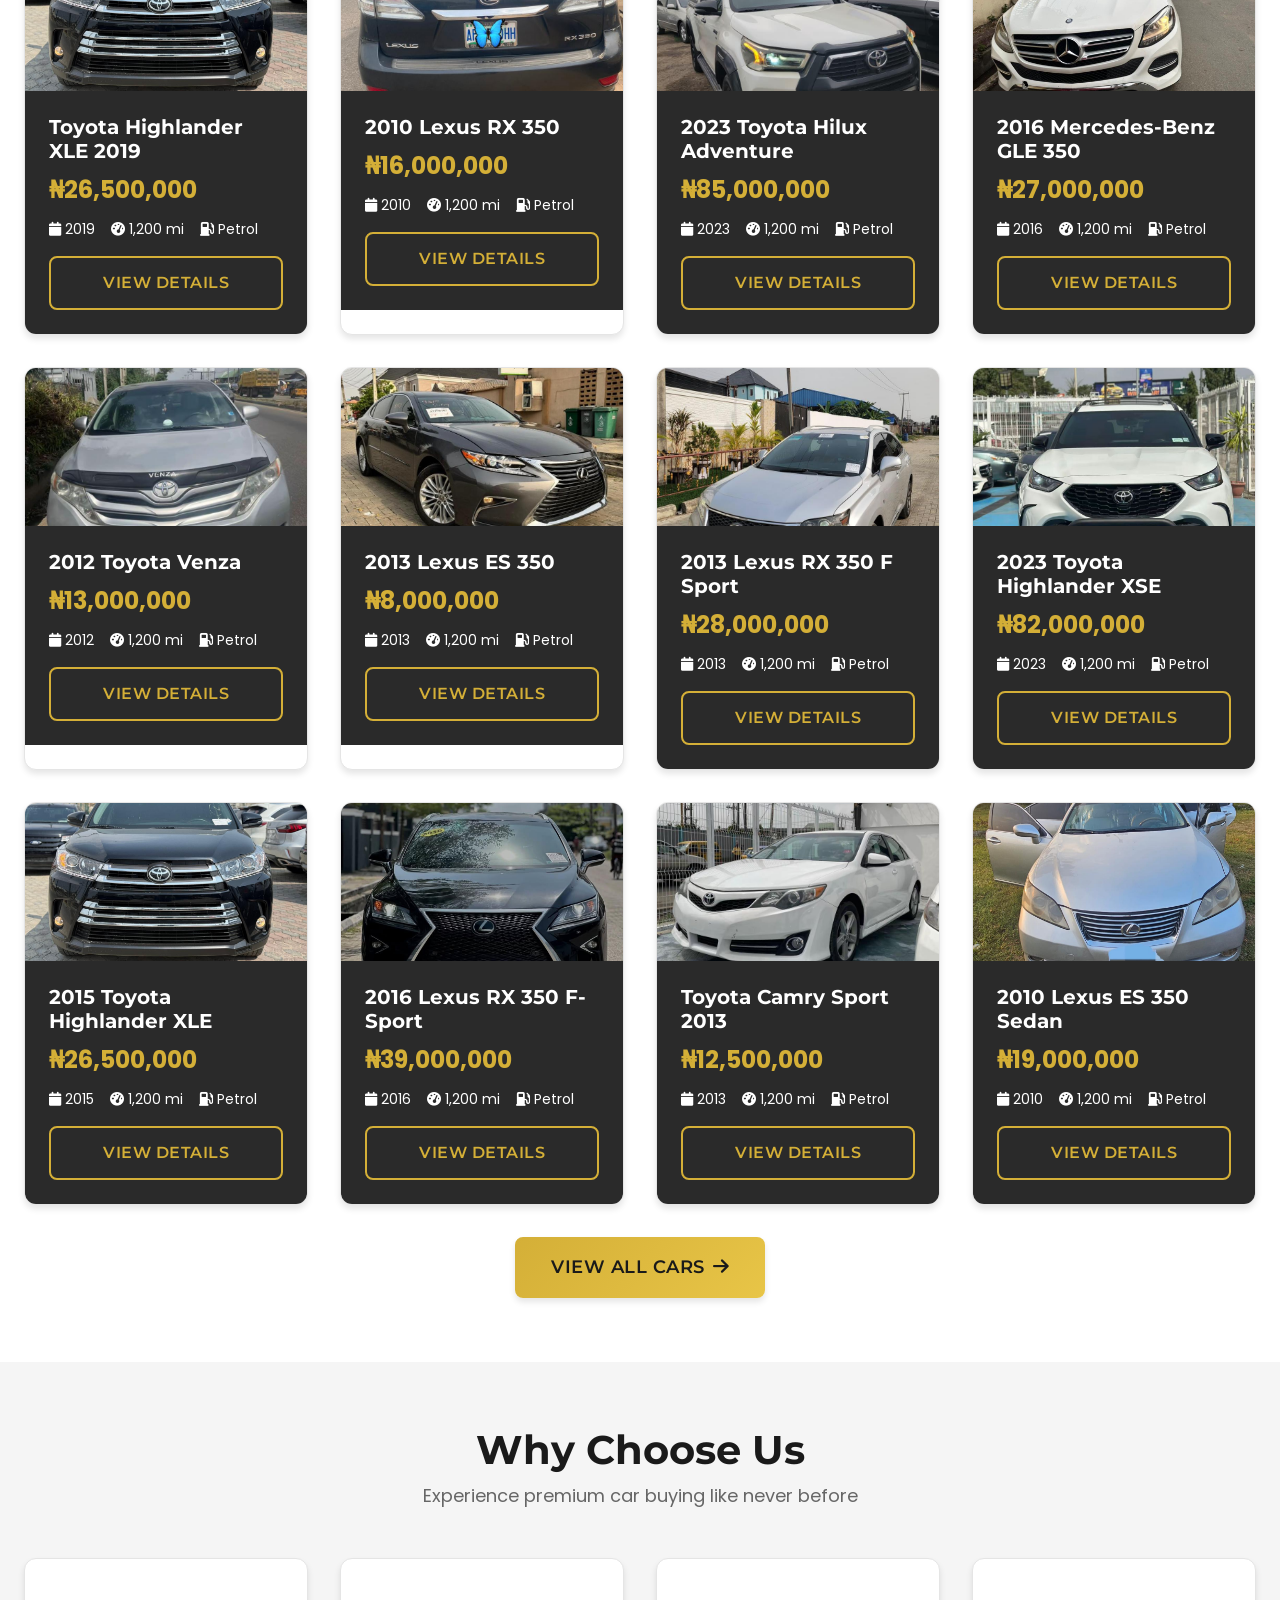
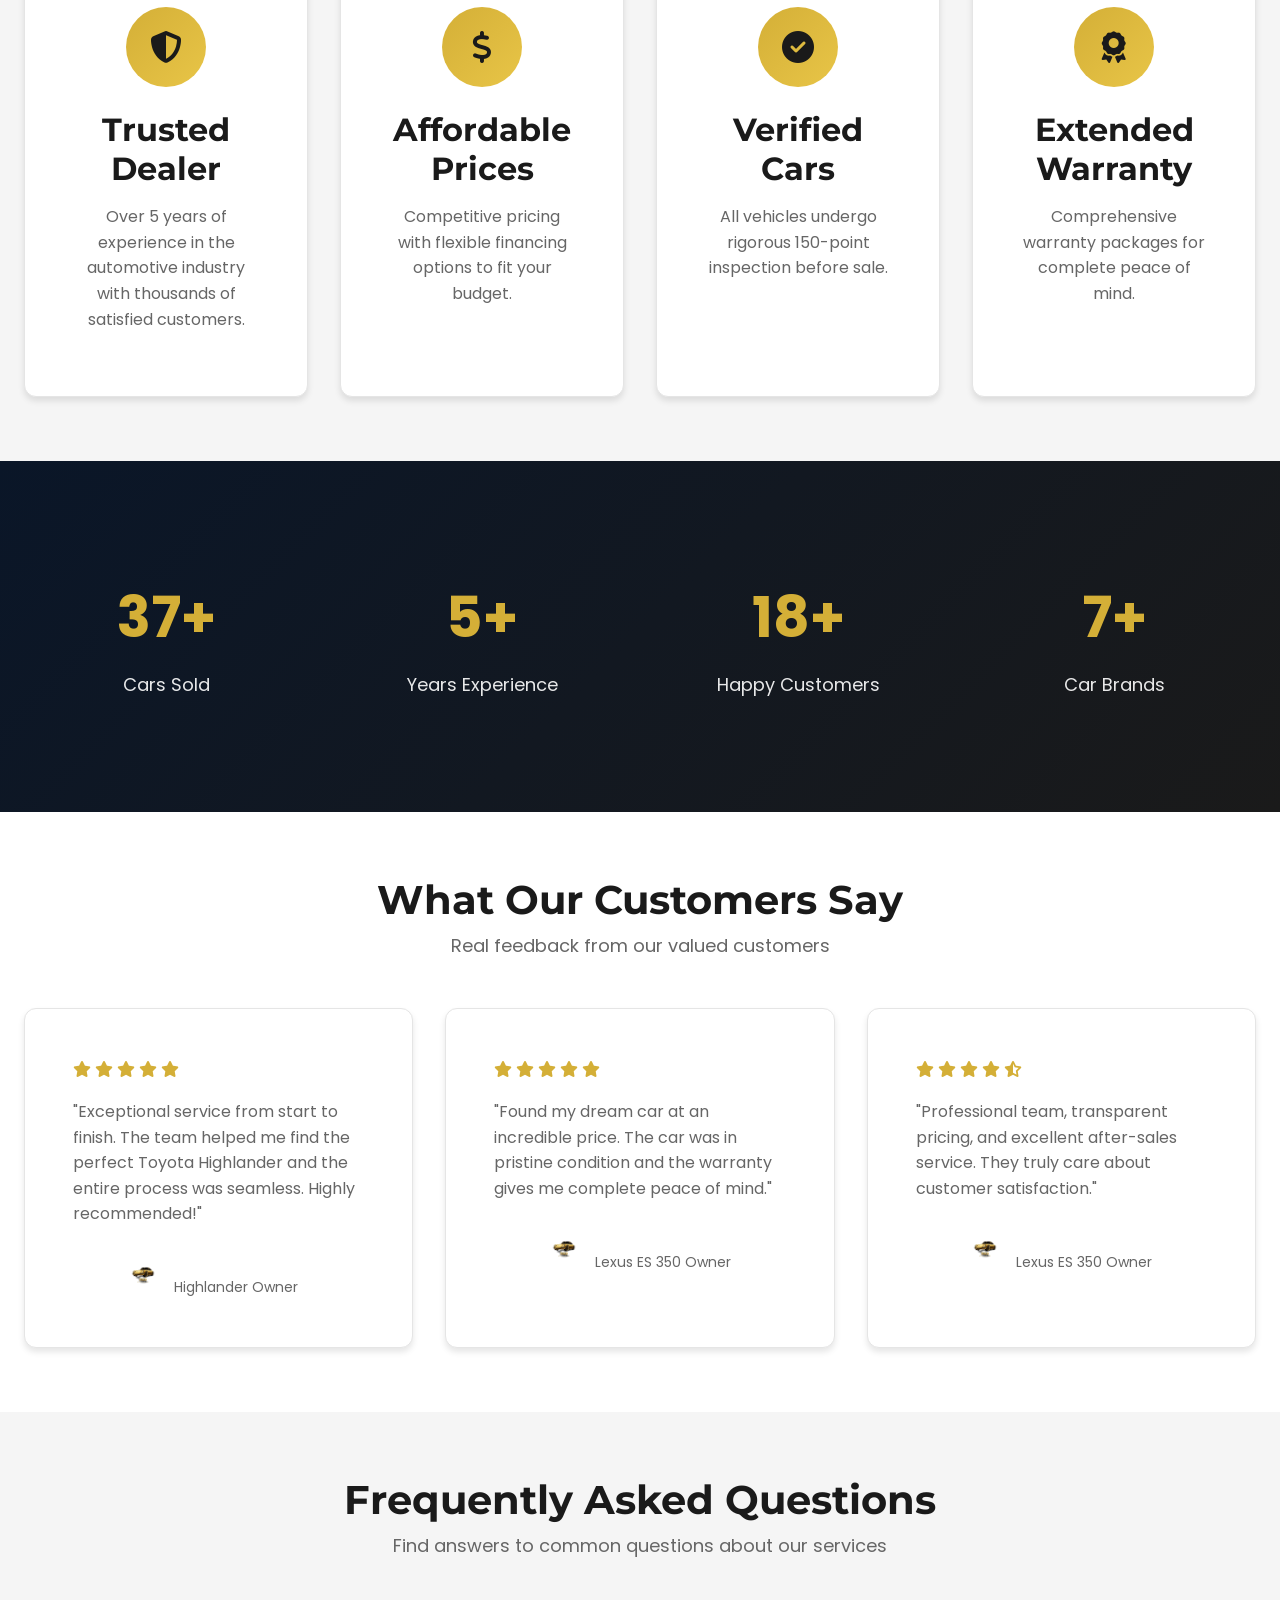
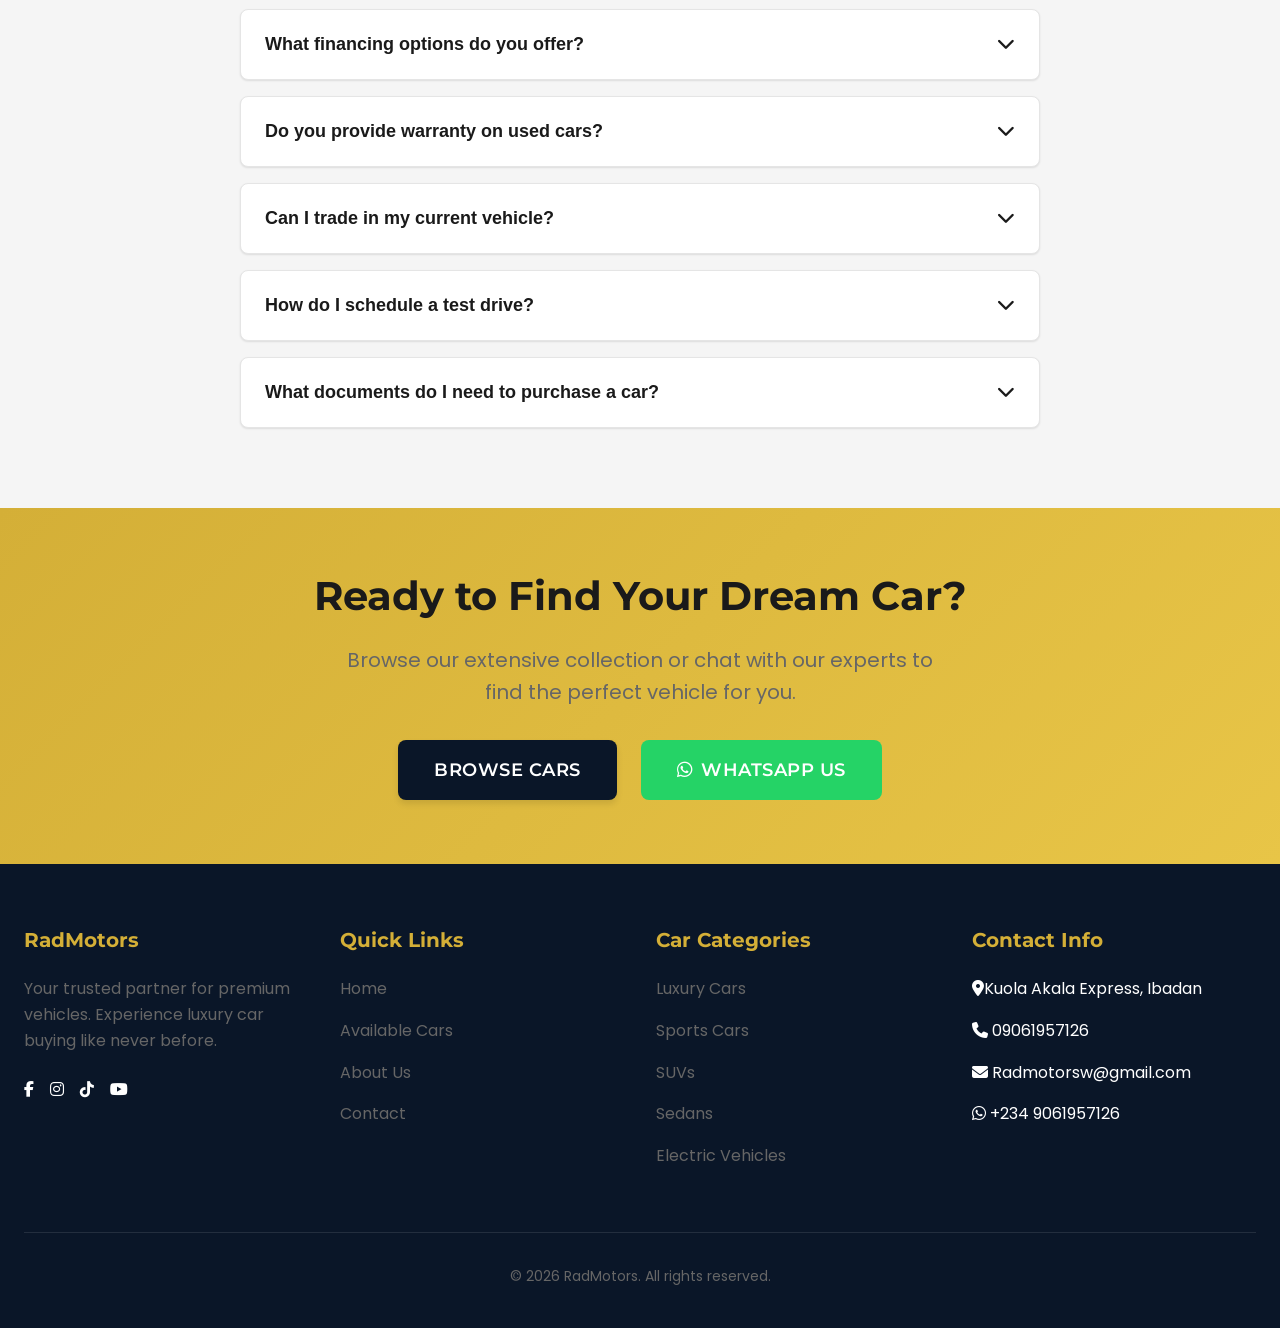
==== commit 046bed83: "Add files via upload" ====
--- a/index.html
+++ b/index.html
@@ -211,7 +211,7 @@
     <div class="navbar-container">
       <a href="index.html" class="navbar-logo">
         <!-- <i class="fas fa-car-side text-gold"></i> -->
-         <img src="Image/Rad.png" alt="Logo" style="width: 150px; height: 50px; margin-right: 8px;">
+         <img src="Image/Radlog.png" alt="Logo" style="width: 150px; height: 50px; margin-right: 8px;">
         <!-- Rad<span>Motors</span> -->
       </a>
       
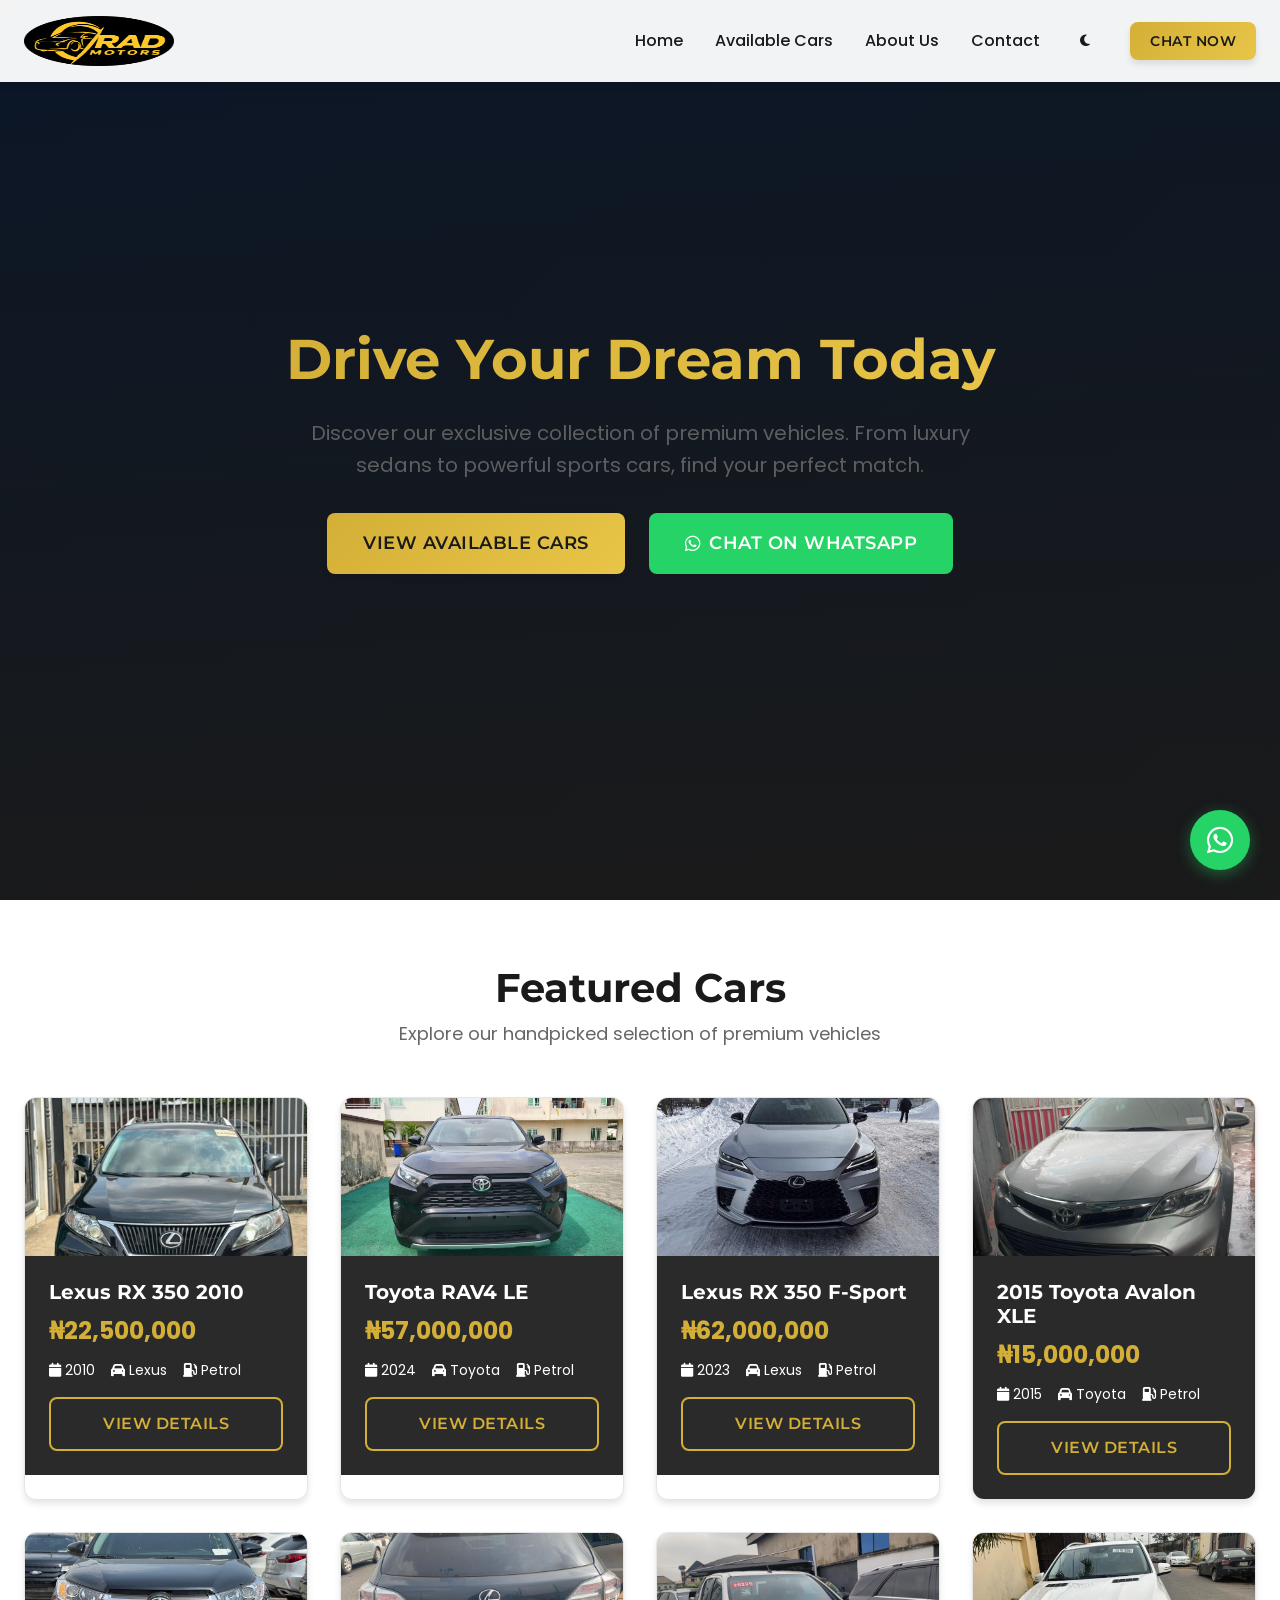
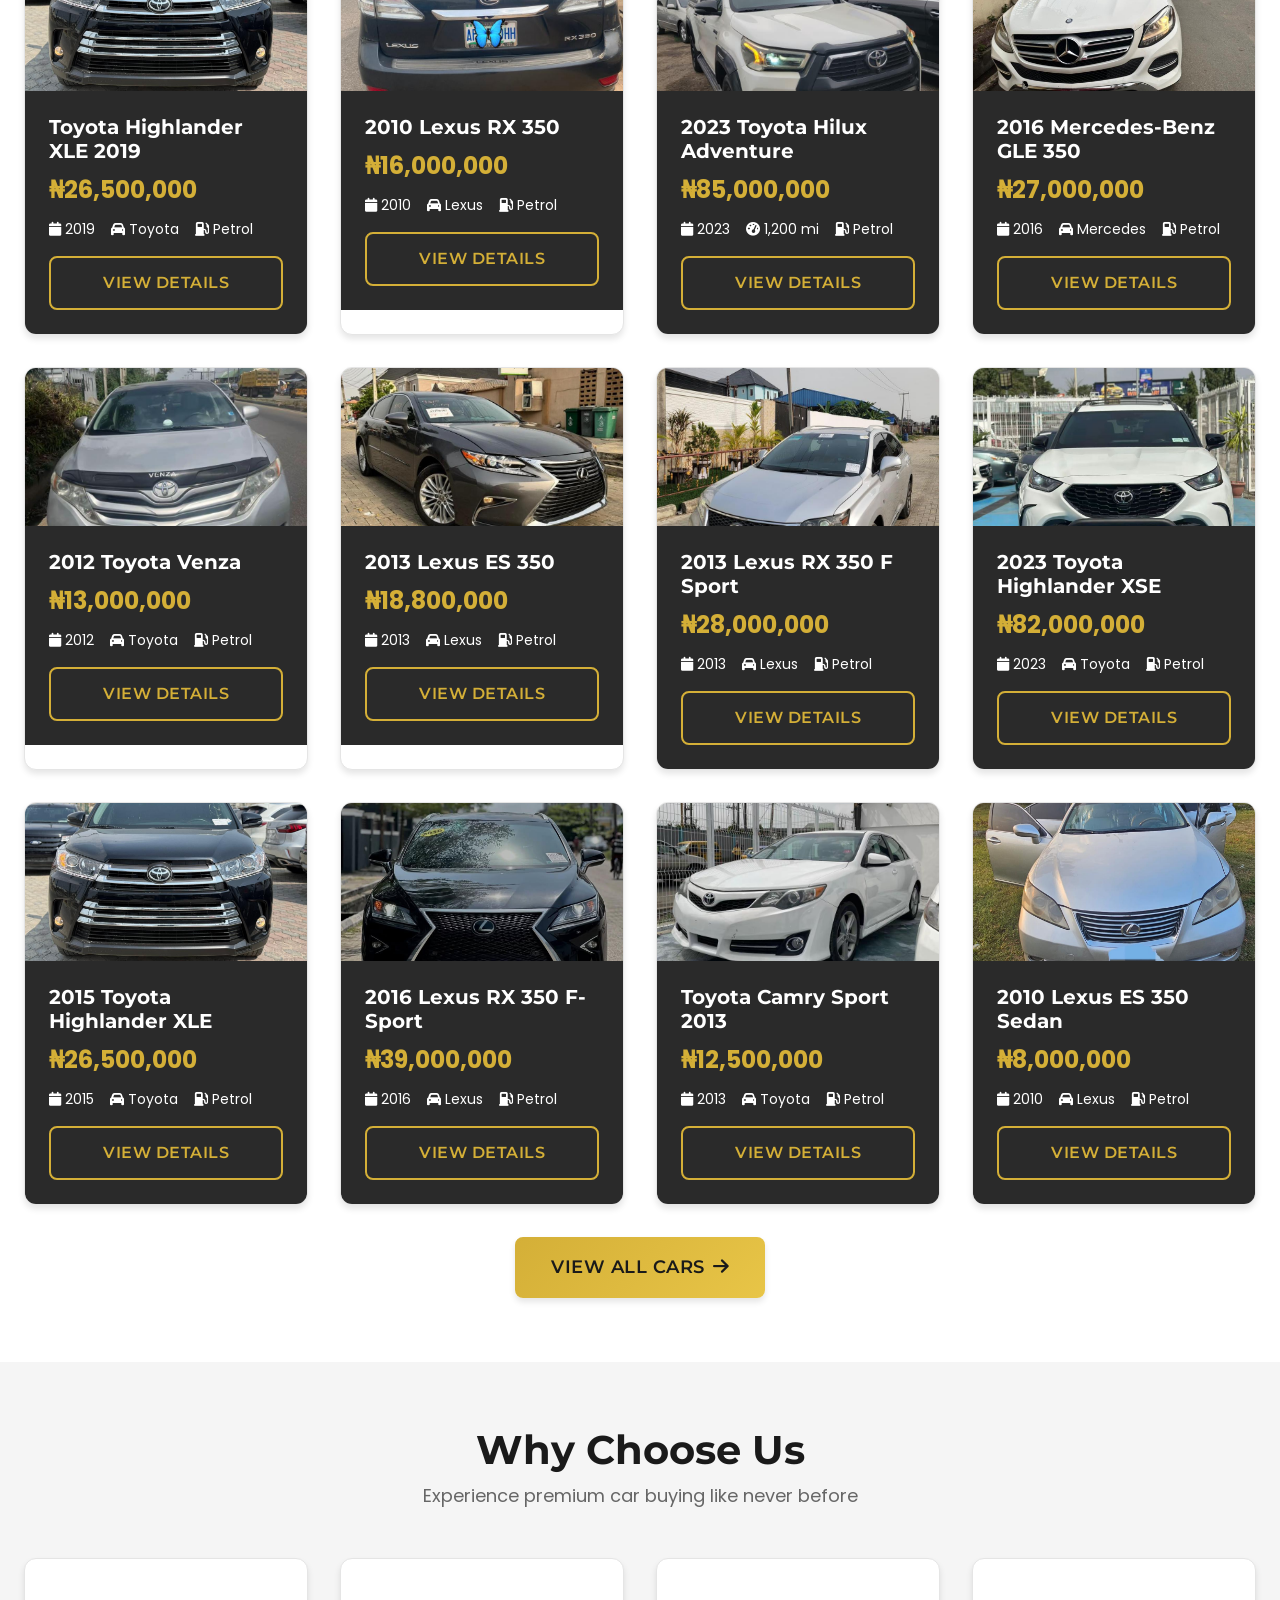
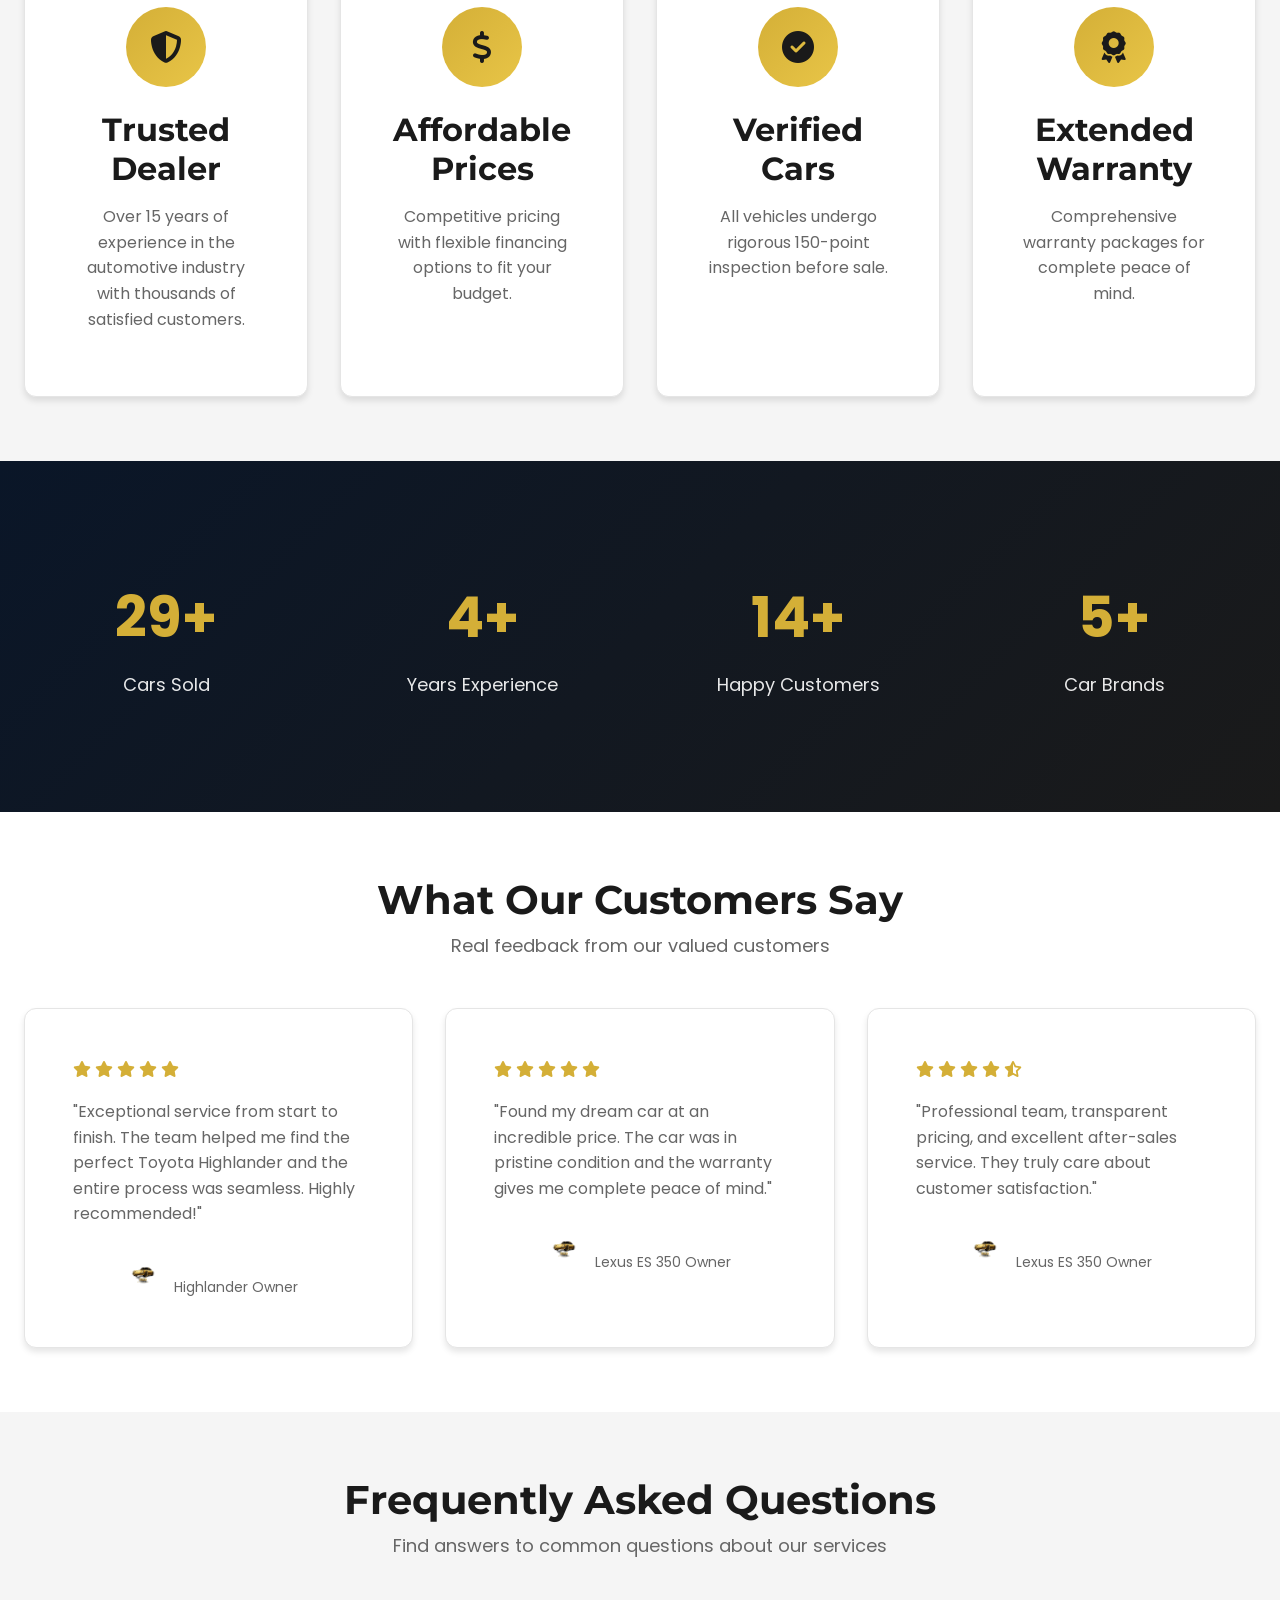
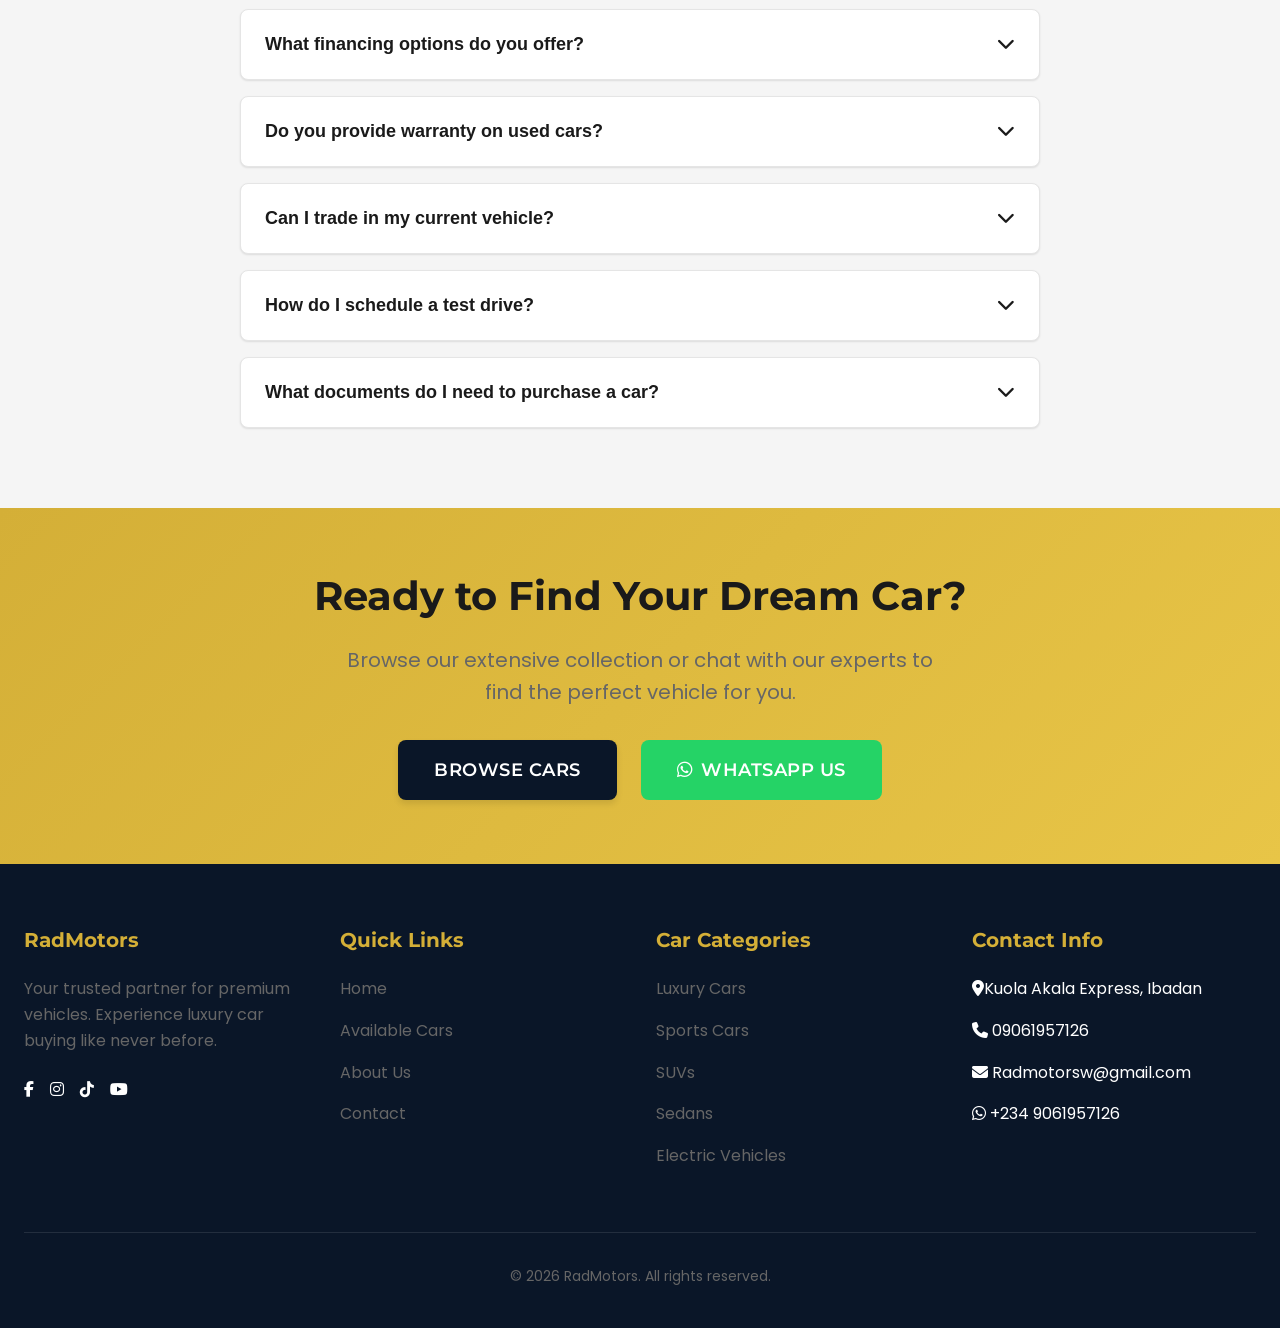
==== commit 5f6f3836: "Add files via upload" ====
--- a/index.html
+++ b/index.html
@@ -252,9 +252,9 @@
   <!-- Hero Section -->
   <section class="hero">
     <div class="hero-background">
-      <img src="https://images.unsplash.com/photo-1503376780353-7e6692767b70?auto=format&fit=crop&w=2000&q=80" alt="Luxury Car">
+      <img src="Image/rad car.jpg" alt="Luxury Car">
     </div>
-    <div class="hero-overlay"></div>
+    <div class="hero-overlay"i></div>
     <div class="hero-content">
       <h1 class="hero-title">Drive Your Dream Today</h1>
       <p class="hero-subtitle">Discover our exclusive collection of premium vehicles. From luxury sedans to powerful sports cars, find your perfect match.</p>
@@ -286,7 +286,7 @@
             <p class="card-price">₦22,500,000</p>
             <div class="card-specs">
               <span class="card-spec"><i class="fas fa-calendar"></i> 2010</span>
-              <span class="card-spec"><i class="fas fa-tachometer-alt"></i> 2,500 mi</span>
+              <span class="card-spec"><i class="fas fa-car"></i> Lexus</span>
               <span class="card-spec"><i class="fas fa-gas-pump"></i> Petrol</span>
             </div>
             <a href="cars.html" class="btn btn-outline" style="width: 100%;">View Details</a>
@@ -303,7 +303,7 @@
             <p class="card-price">₦57,000,000</p>
             <div class="card-specs">
               <span class="card-spec"><i class="fas fa-calendar"></i> 2024</span>
-              <span class="card-spec"><i class="fas fa-tachometer-alt"></i> 1,200 mi</span>
+              <span class="card-spec"><i class="fas fa-car"></i> Toyota</span>
               <span class="card-spec"><i class="fas fa-gas-pump"></i> Petrol</span>
             </div>
             <a href="cars.html" class="btn btn-outline" style="width: 100%;">View Details</a>
@@ -320,7 +320,7 @@
             <p class="card-price">₦62,000,000</p>
             <div class="card-specs">
               <span class="card-spec"><i class="fas fa-calendar"></i> 2023</span>
-              <span class="card-spec"><i class="fas fa-tachometer-alt"></i> 800 mi</span>
+              <span class="card-spec"><i class="fas fa-car"></i> Lexus</span>
               <span class="card-spec"><i class="fas fa-gas-pump"></i> Petrol</span>
             </div>
             <a href="cars.html" class="btn btn-outline" style="width: 100%;">View Details</a>
@@ -336,7 +336,7 @@
             <p class="card-price">₦15,000,000</p>
             <div class="card-specs">
               <span class="card-spec"><i class="fas fa-calendar"></i> 2015</span>
-              <span class="card-spec"><i class="fas fa-tachometer-alt"></i> 1,200 mi</span>
+              <span class="card-spec"><i class="fas fa-car"></i> Toyota</span>
               <span class="card-spec"><i class="fas fa-gas-pump"></i> Petrol</span>
             </div>
             <a href="cars.html" class="btn btn-outline" style="width: 100%;">View Details</a>
@@ -352,7 +352,7 @@
             <p class="card-price">₦26,500,000</p>
             <div class="card-specs">
               <span class="card-spec"><i class="fas fa-calendar"></i> 2019</span>
-              <span class="card-spec"><i class="fas fa-tachometer-alt"></i> 1,200 mi</span>
+              <span class="card-spec"><i class="fas fa-car"></i> Toyota</span>
               <span class="card-spec"><i class="fas fa-gas-pump"></i> Petrol</span>
             </div>
             <a href="cars.html" class="btn btn-outline" style="width: 100%;">View Details</a>
@@ -368,7 +368,7 @@
             <p class="card-price">₦16,000,000</p>
             <div class="card-specs">
               <span class="card-spec"><i class="fas fa-calendar"></i> 2010</span>
-              <span class="card-spec"><i class="fas fa-tachometer-alt"></i> 1,200 mi</span>
+              <span class="card-spec"><i class="fas fa-car"></i> Lexus</span>
               <span class="card-spec"><i class="fas fa-gas-pump"></i> Petrol</span>
             </div>
             <a href="cars.html" class="btn btn-outline" style="width: 100%;">View Details</a>
@@ -400,7 +400,7 @@
             <p class="card-price">₦27,000,000</p>
             <div class="card-specs">
               <span class="card-spec"><i class="fas fa-calendar"></i> 2016</span>
-              <span class="card-spec"><i class="fas fa-tachometer-alt"></i> 1,200 mi</span>
+              <span class="card-spec"><i class="fas fa-car"></i> Mercedes</span>
               <span class="card-spec"><i class="fas fa-gas-pump"></i> Petrol</span>
             </div>
             <a href="cars.html" class="btn btn-outline" style="width: 100%;">View Details</a>
@@ -416,7 +416,7 @@
             <p class="card-price">₦13,000,000</p>
             <div class="card-specs">
               <span class="card-spec"><i class="fas fa-calendar"></i> 2012</span>
-              <span class="card-spec"><i class="fas fa-tachometer-alt"></i> 1,200 mi</span>
+              <span class="card-spec"><i class="fas fa-car"></i> Toyota</span>
               <span class="card-spec"><i class="fas fa-gas-pump"></i> Petrol</span>
             </div>
             <a href="cars.html" class="btn btn-outline" style="width: 100%;">View Details</a>
@@ -429,10 +429,10 @@
           </div>
           <div class="card-content">
             <h3 class="card-title">2013 Lexus ES 350 </h3>
-            <p class="card-price">₦8,000,000</p>
+            <p class="card-price">₦18,800,000</p>
             <div class="card-specs">
               <span class="card-spec"><i class="fas fa-calendar"></i> 2013</span>
-              <span class="card-spec"><i class="fas fa-tachometer-alt"></i> 1,200 mi</span>
+              <span class="card-spec"><i class="fas fa-car"></i> Lexus</span>
               <span class="card-spec"><i class="fas fa-gas-pump"></i> Petrol</span>
             </div>
             <a href="cars.html" class="btn btn-outline" style="width: 100%;">View Details</a>
@@ -448,7 +448,7 @@
             <p class="card-price">₦28,000,000</p>
             <div class="card-specs">
               <span class="card-spec"><i class="fas fa-calendar"></i> 2013</span>
-              <span class="card-spec"><i class="fas fa-tachometer-alt"></i> 1,200 mi</span>
+              <span class="card-spec"><i class="fas fa-car"></i> Lexus</span>
               <span class="card-spec"><i class="fas fa-gas-pump"></i> Petrol</span>
             </div>
             <a href="cars.html" class="btn btn-outline" style="width: 100%;">View Details</a>
@@ -464,7 +464,7 @@
             <p class="card-price">₦82,000,000</p>
             <div class="card-specs">
               <span class="card-spec"><i class="fas fa-calendar"></i> 2023</span>
-              <span class="card-spec"><i class="fas fa-tachometer-alt"></i> 1,200 mi</span>
+              <span class="card-spec"><i class="fas fa-car"></i> Toyota</span>
               <span class="card-spec"><i class="fas fa-gas-pump"></i> Petrol</span>
             </div>
             <a href="cars.html" class="btn btn-outline" style="width: 100%;">View Details</a>
@@ -480,7 +480,7 @@
             <p class="card-price">₦26,500,000</p>
             <div class="card-specs">
               <span class="card-spec"><i class="fas fa-calendar"></i> 2015</span>
-              <span class="card-spec"><i class="fas fa-tachometer-alt"></i> 1,200 mi</span>
+              <span class="card-spec"><i class="fas fa-car"></i> Toyota</span>
               <span class="card-spec"><i class="fas fa-gas-pump"></i> Petrol</span>
             </div>
             <a href="cars.html" class="btn btn-outline" style="width: 100%;">View Details</a>
@@ -496,7 +496,7 @@
             <p class="card-price">₦39,000,000</p>
             <div class="card-specs">
               <span class="card-spec"><i class="fas fa-calendar"></i> 2016</span>
-              <span class="card-spec"><i class="fas fa-tachometer-alt"></i> 1,200 mi</span>
+              <span class="card-spec"><i class="fas fa-car"></i> Lexus</span>
               <span class="card-spec"><i class="fas fa-gas-pump"></i> Petrol</span>
             </div>
             <a href="cars.html" class="btn btn-outline" style="width: 100%;">View Details</a>
@@ -512,7 +512,7 @@
             <p class="card-price">₦12,500,000</p>
             <div class="card-specs">
               <span class="card-spec"><i class="fas fa-calendar"></i> 2013</span>
-              <span class="card-spec"><i class="fas fa-tachometer-alt"></i> 1,200 mi</span>
+              <span class="card-spec"><i class="fas fa-car"></i> Toyota</span>
               <span class="card-spec"><i class="fas fa-gas-pump"></i> Petrol</span>
             </div>
             <a href="cars.html" class="btn btn-outline" style="width: 100%;">View Details</a>
@@ -525,10 +525,10 @@
           </div>
           <div class="card-content">
             <h3 class="card-title">2010 Lexus ES 350 Sedan</h3>
-            <p class="card-price">₦19,000,000</p>
+            <p class="card-price">₦8,000,000</p>
             <div class="card-specs">
               <span class="card-spec"><i class="fas fa-calendar"></i> 2010</span>
-              <span class="card-spec"><i class="fas fa-tachometer-alt"></i> 1,200 mi</span>
+              <span class="card-spec"><i class="fas fa-car"></i> Lexus</span>
               <span class="card-spec"><i class="fas fa-gas-pump"></i> Petrol</span>
             </div>
             <a href="cars.html" class="btn btn-outline" style="width: 100%;">View Details</a>
@@ -558,7 +558,7 @@
             <i class="fas fa-shield-alt"></i>
           </div>
           <h3>Trusted Dealer</h3>
-          <p>Over 5 years of experience in the automotive industry with thousands of satisfied customers.</p>
+          <p>Over 15 years of experience in the automotive industry with thousands of satisfied customers.</p>
         </div>
         
         <div class="feature-card">
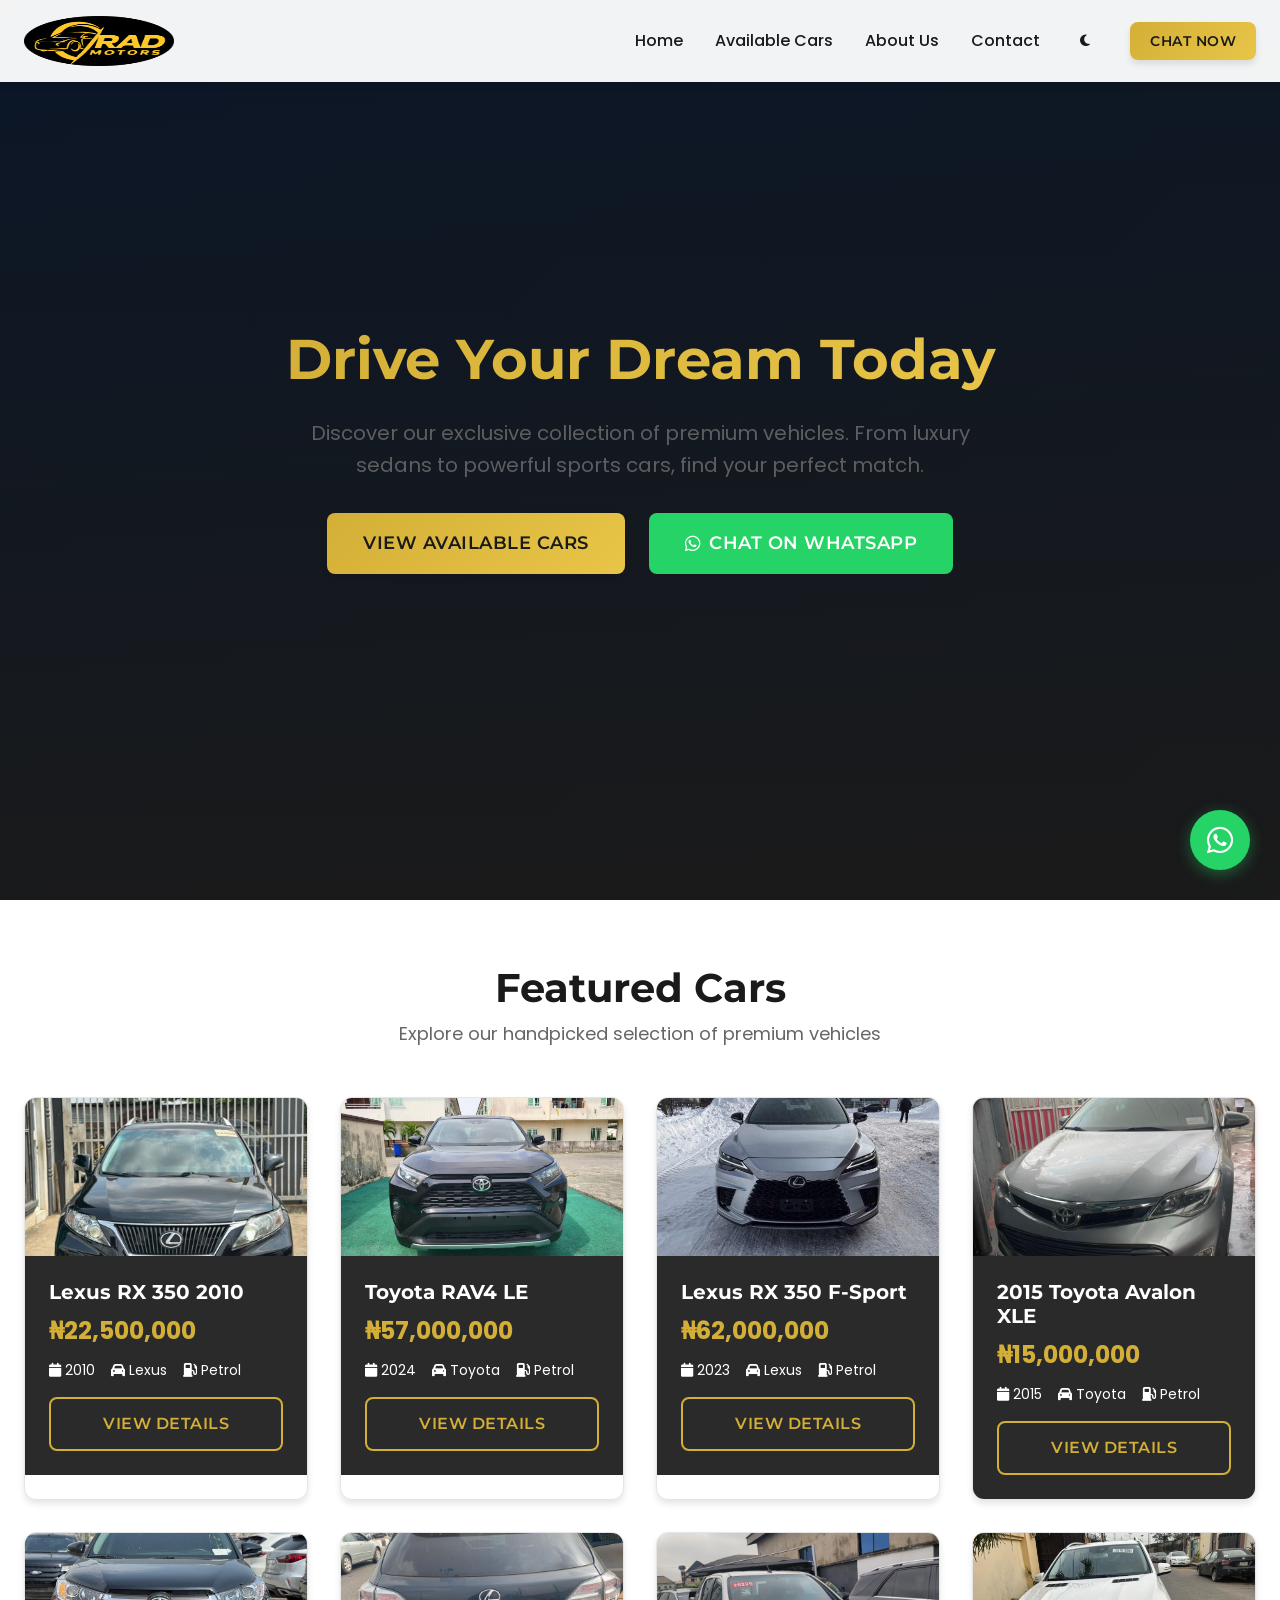
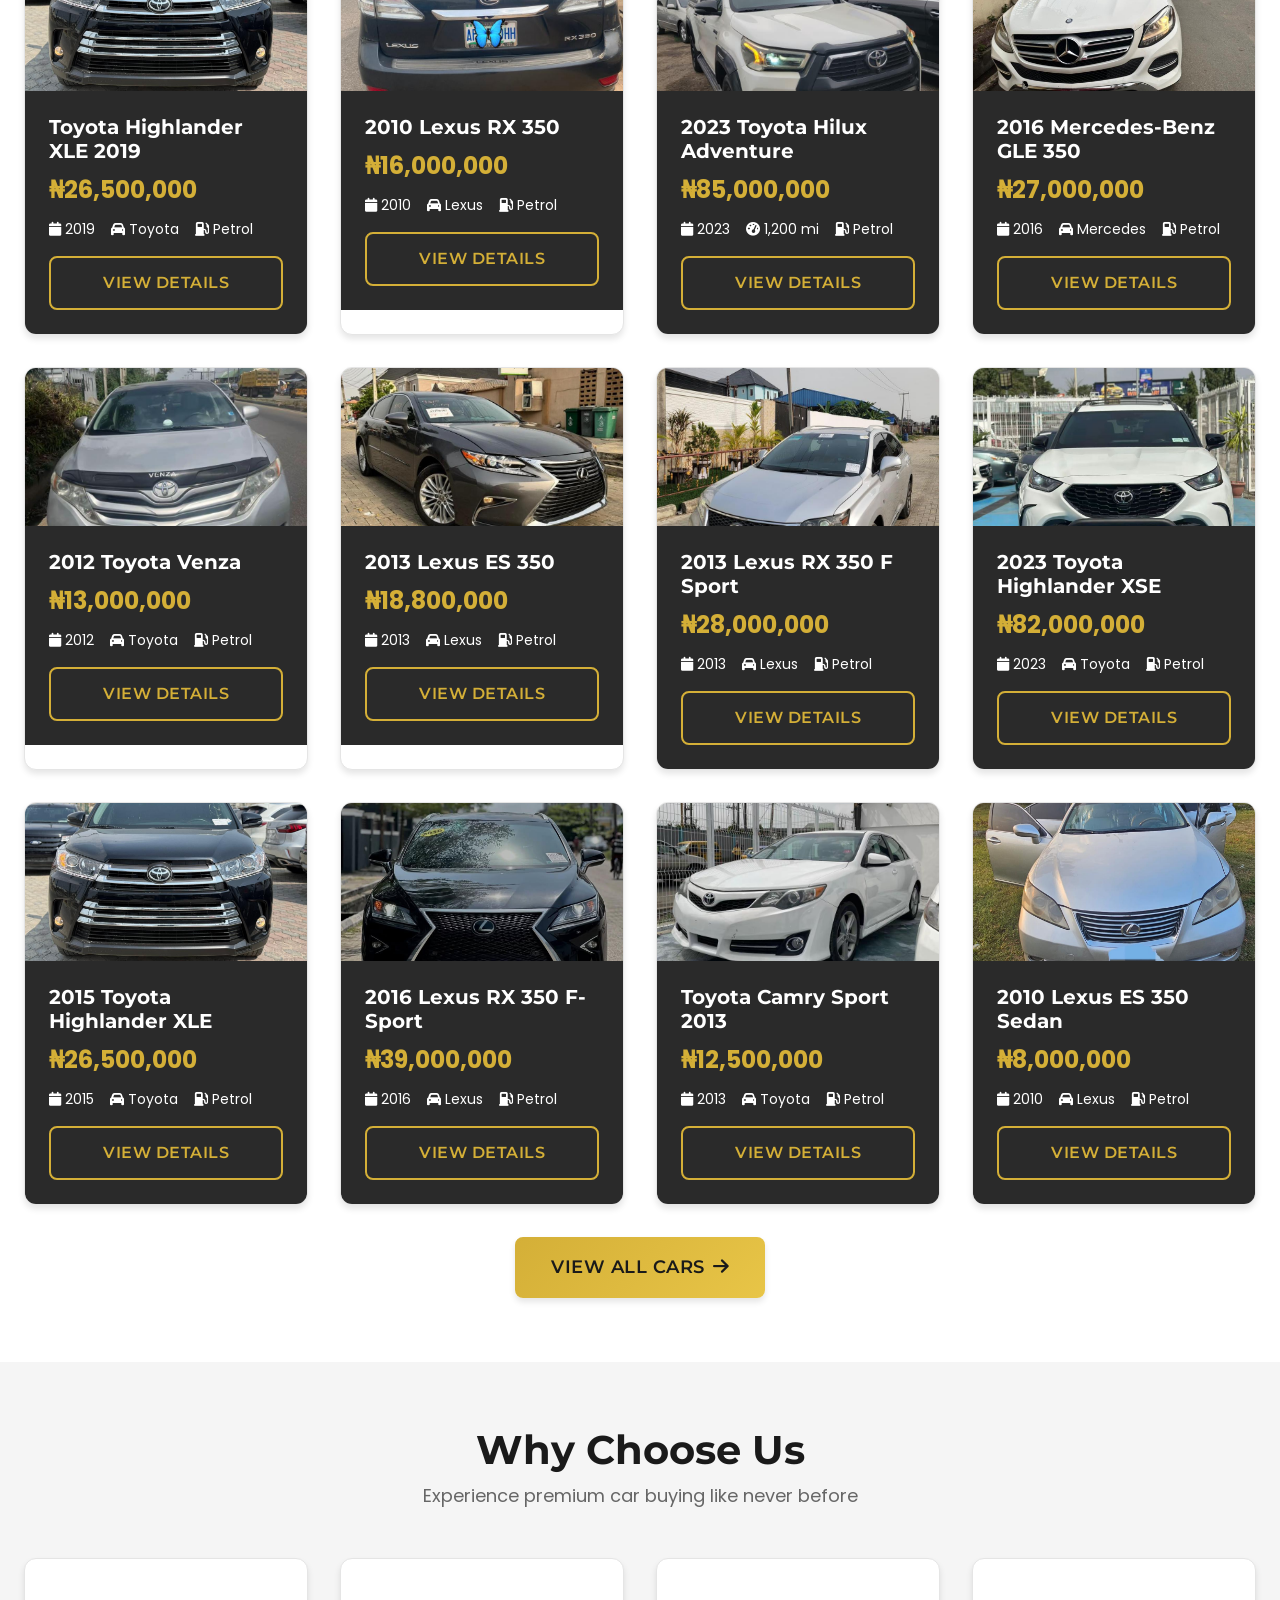
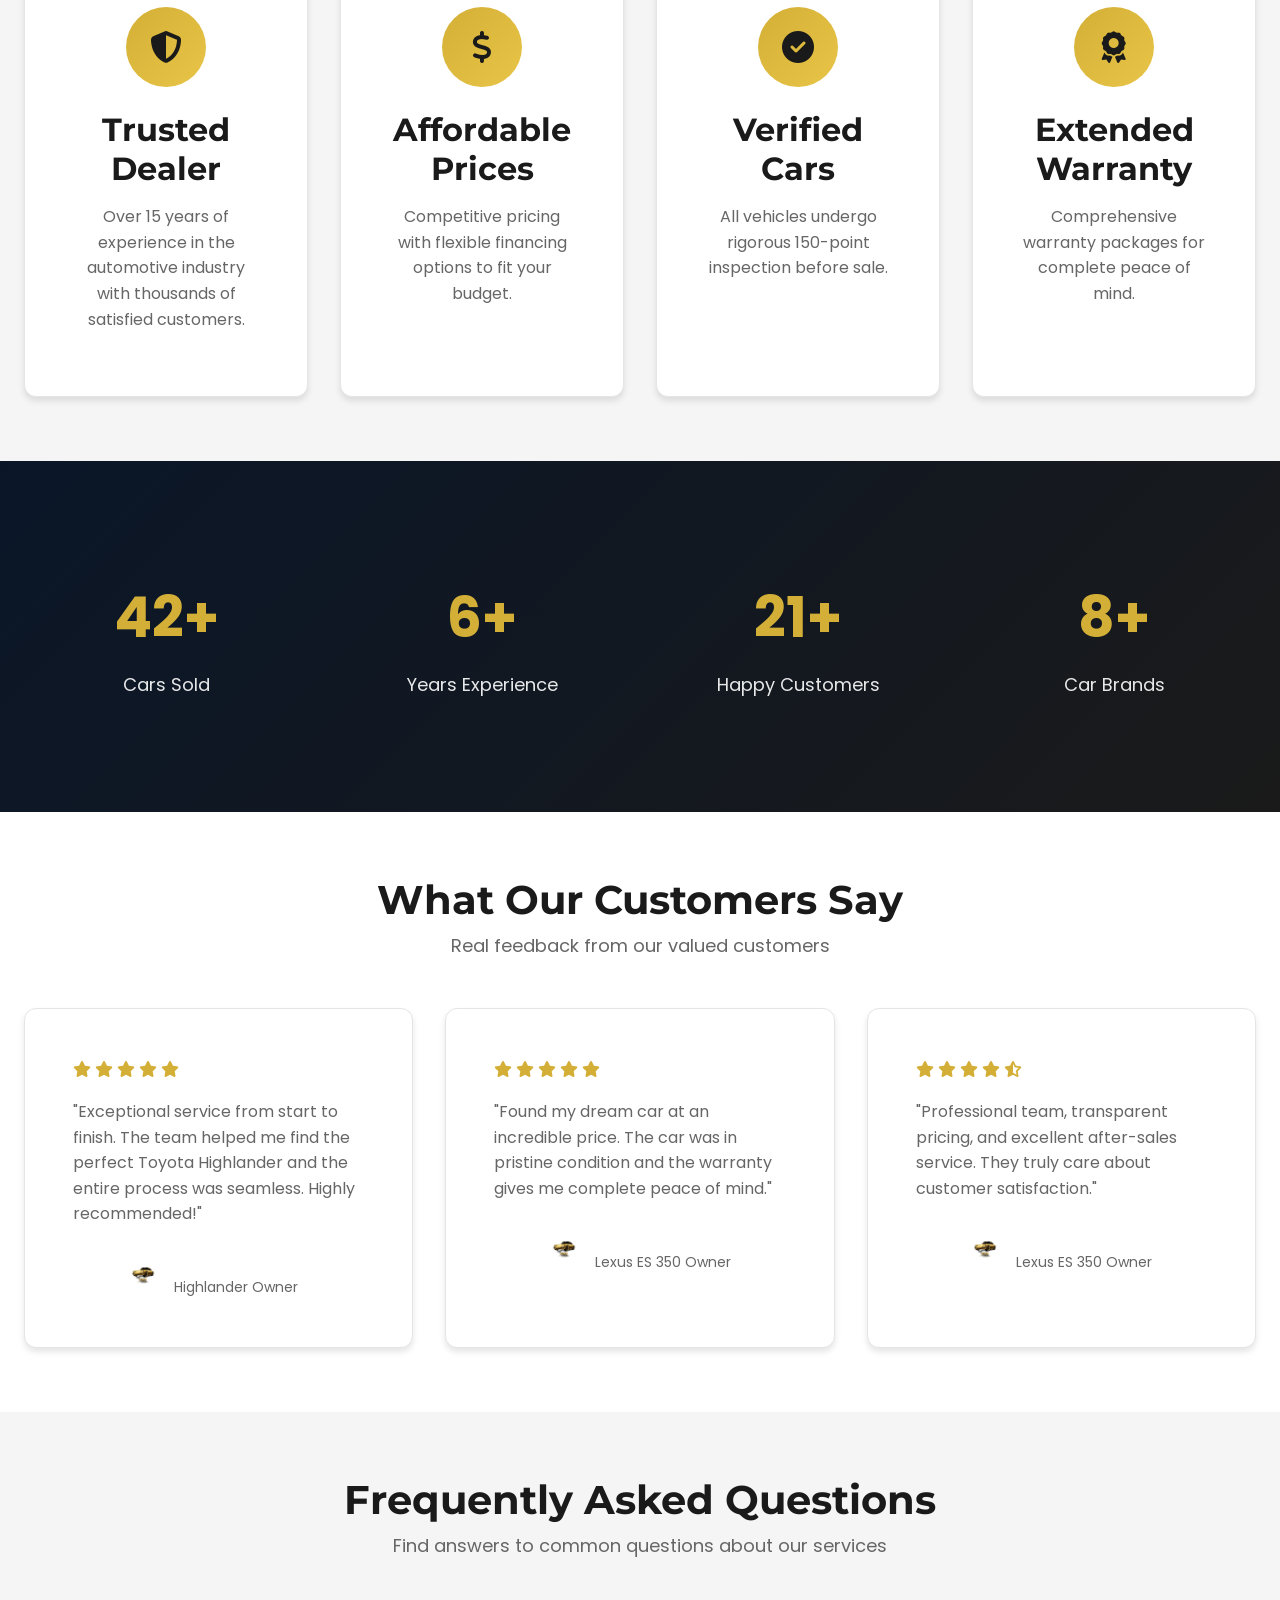
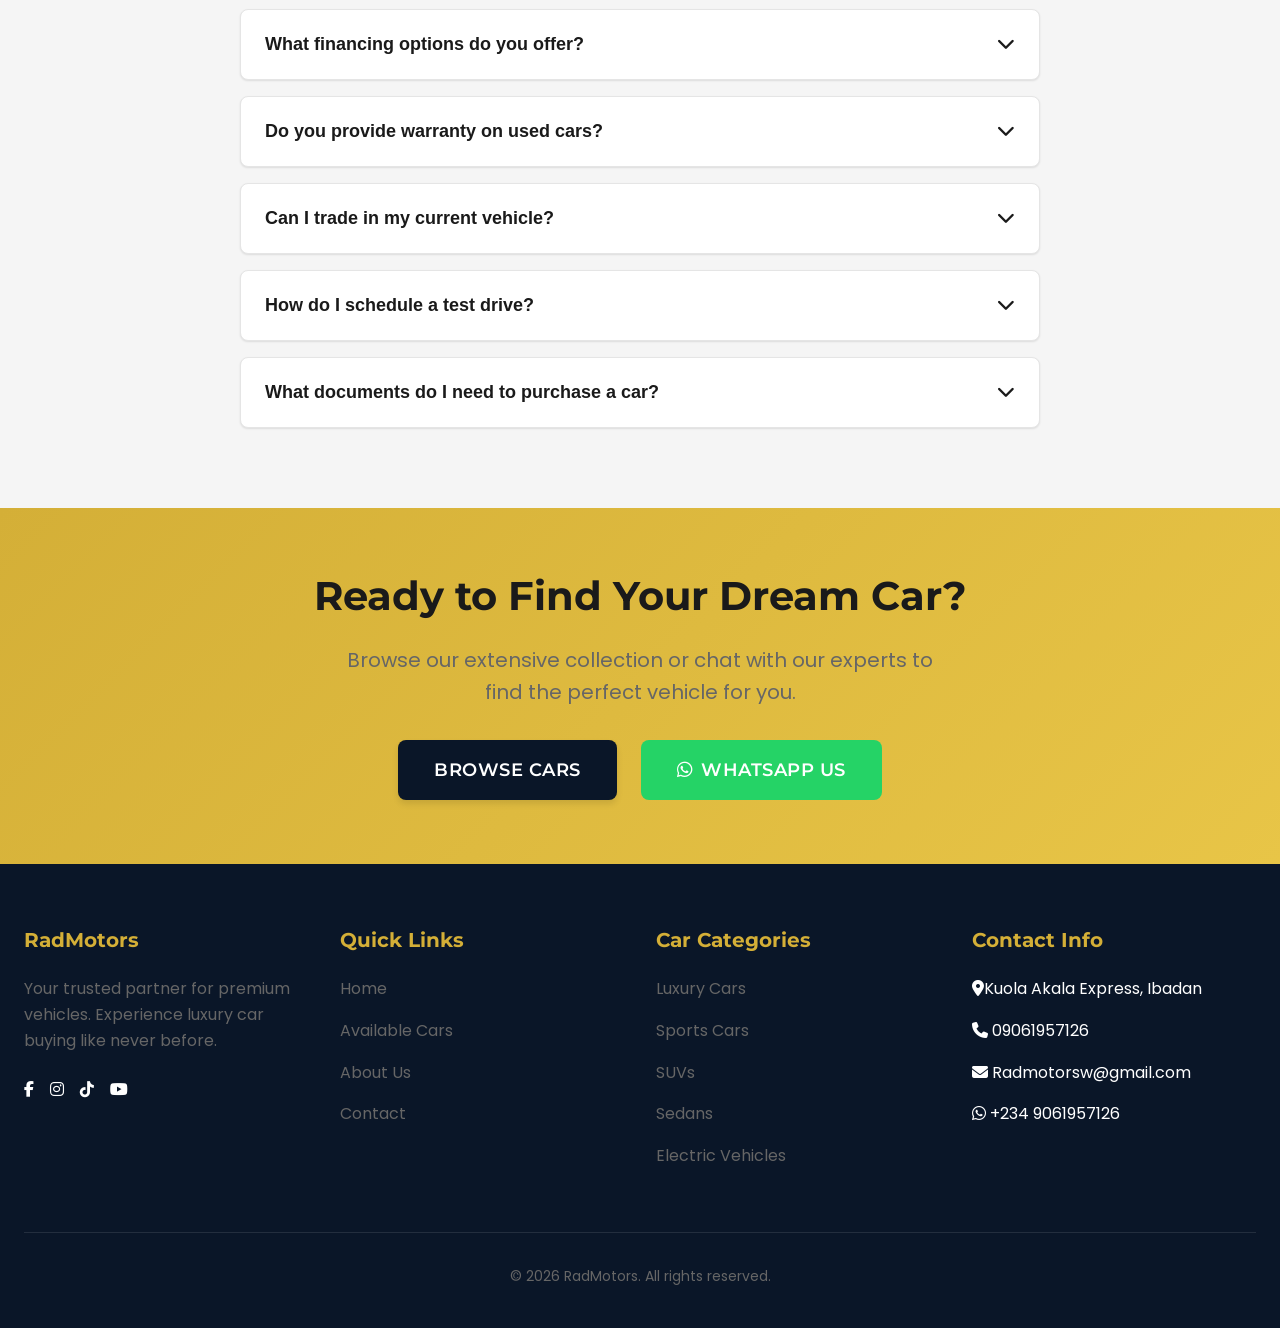
==== commit 11b7ce3a: "Add files via upload" ====
--- a/index.html
+++ b/index.html
@@ -252,7 +252,7 @@
   <!-- Hero Section -->
   <section class="hero">
     <div class="hero-background">
-      <img src="Image/rad car.jpg" alt="Luxury Car">
+      <img src="Image/" alt="Luxury Car">
     </div>
     <div class="hero-overlay"i></div>
     <div class="hero-content">
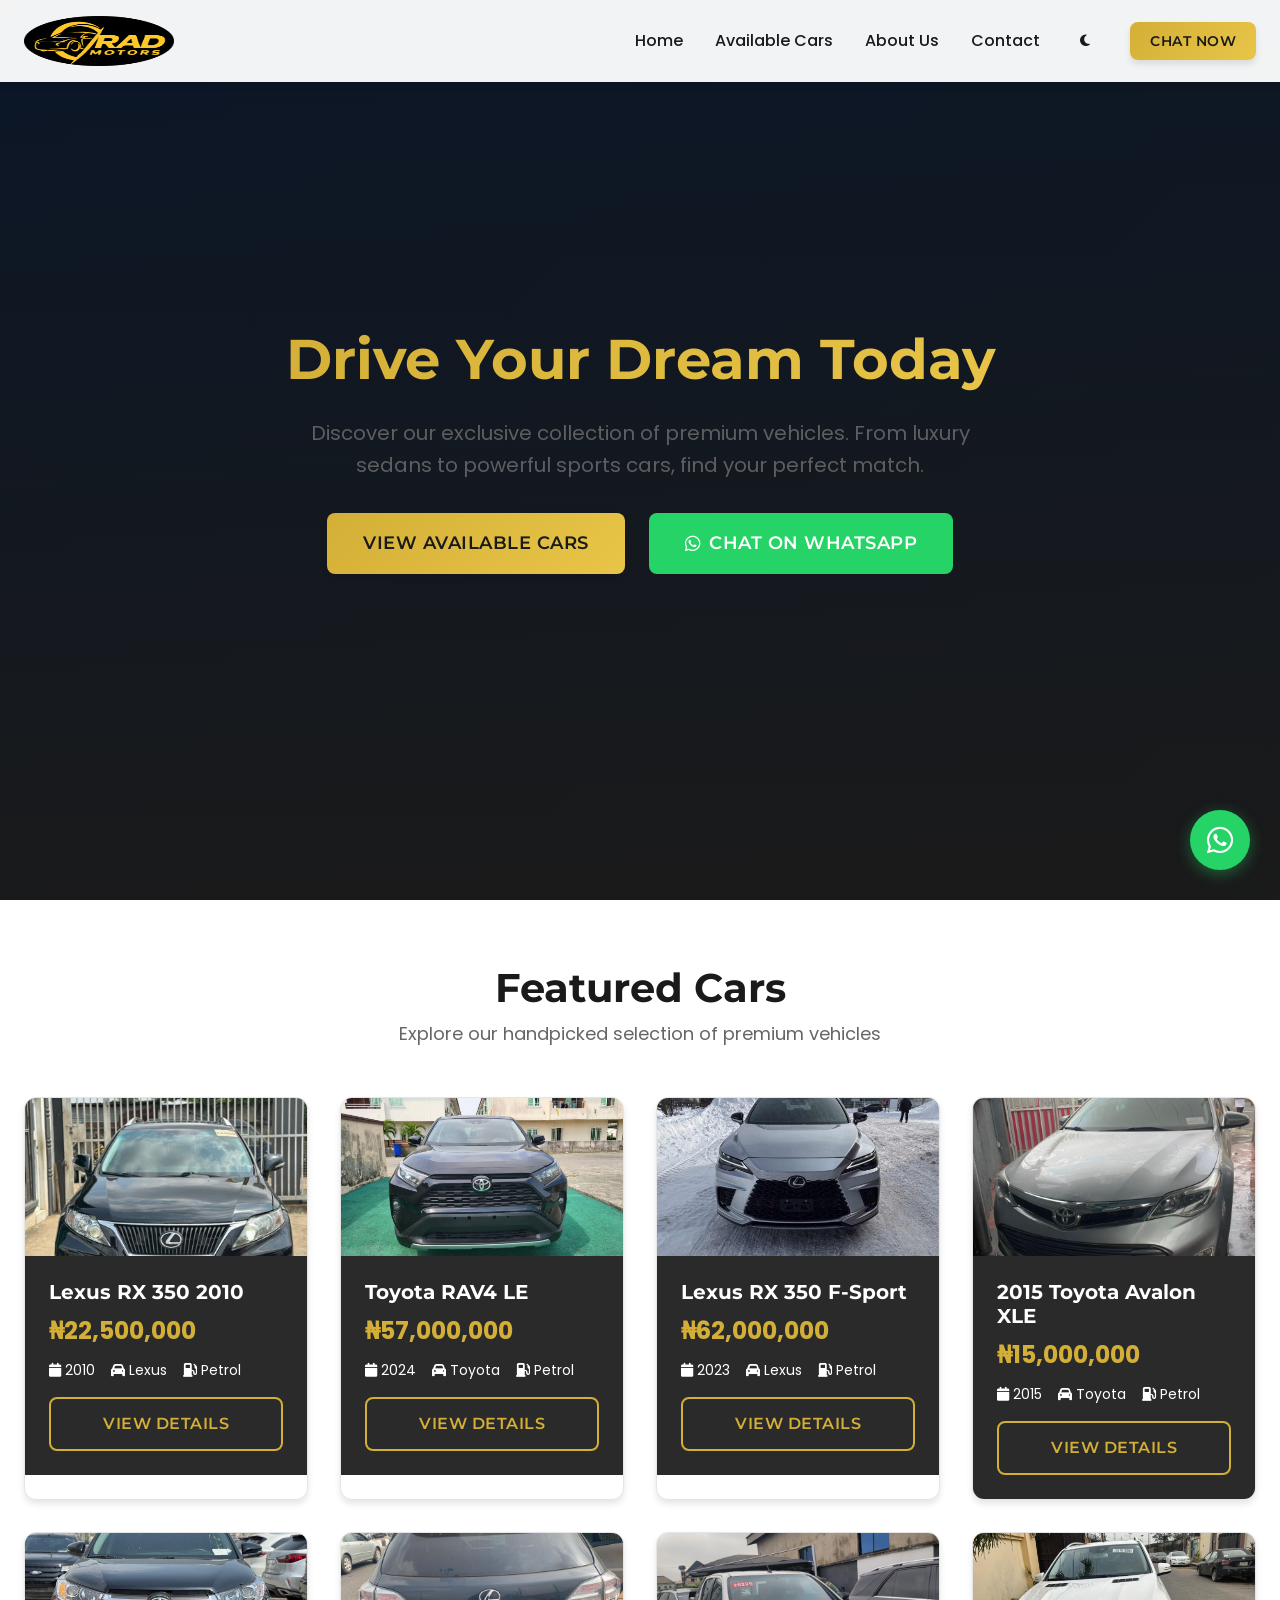
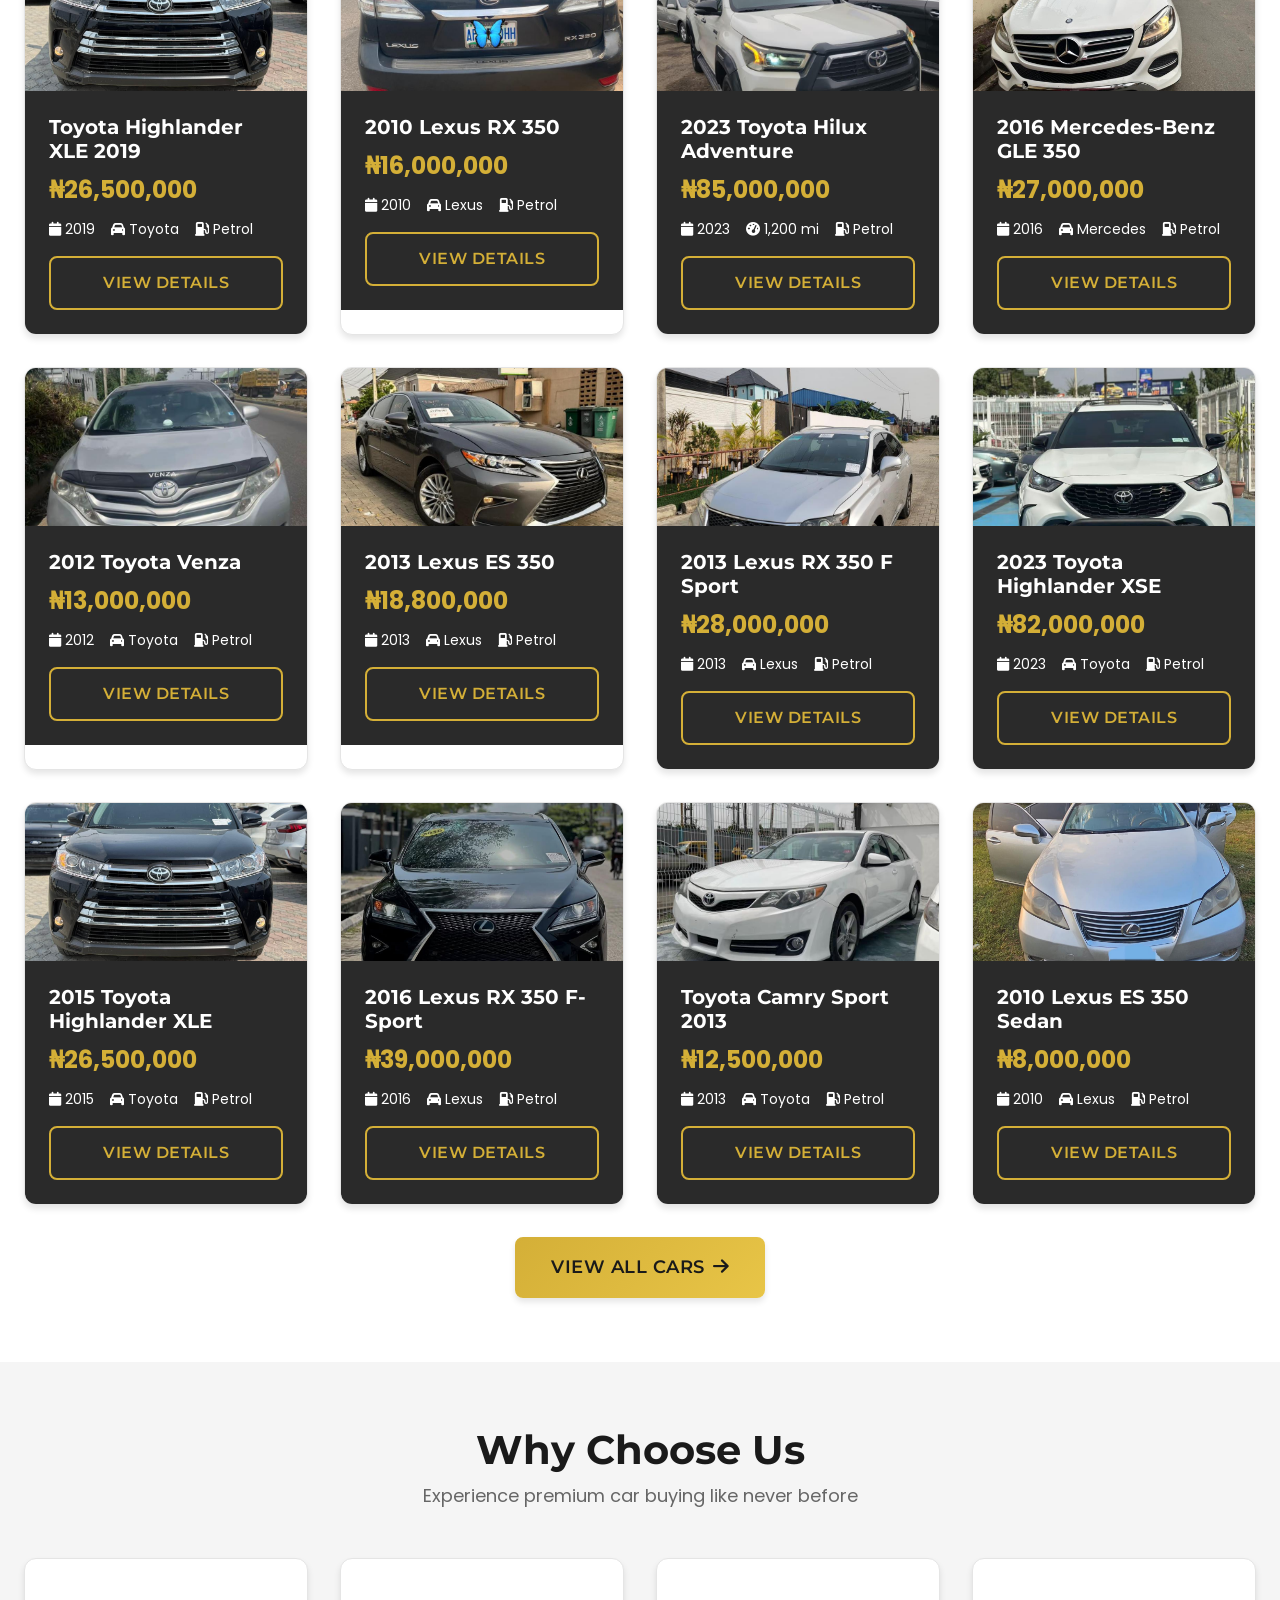
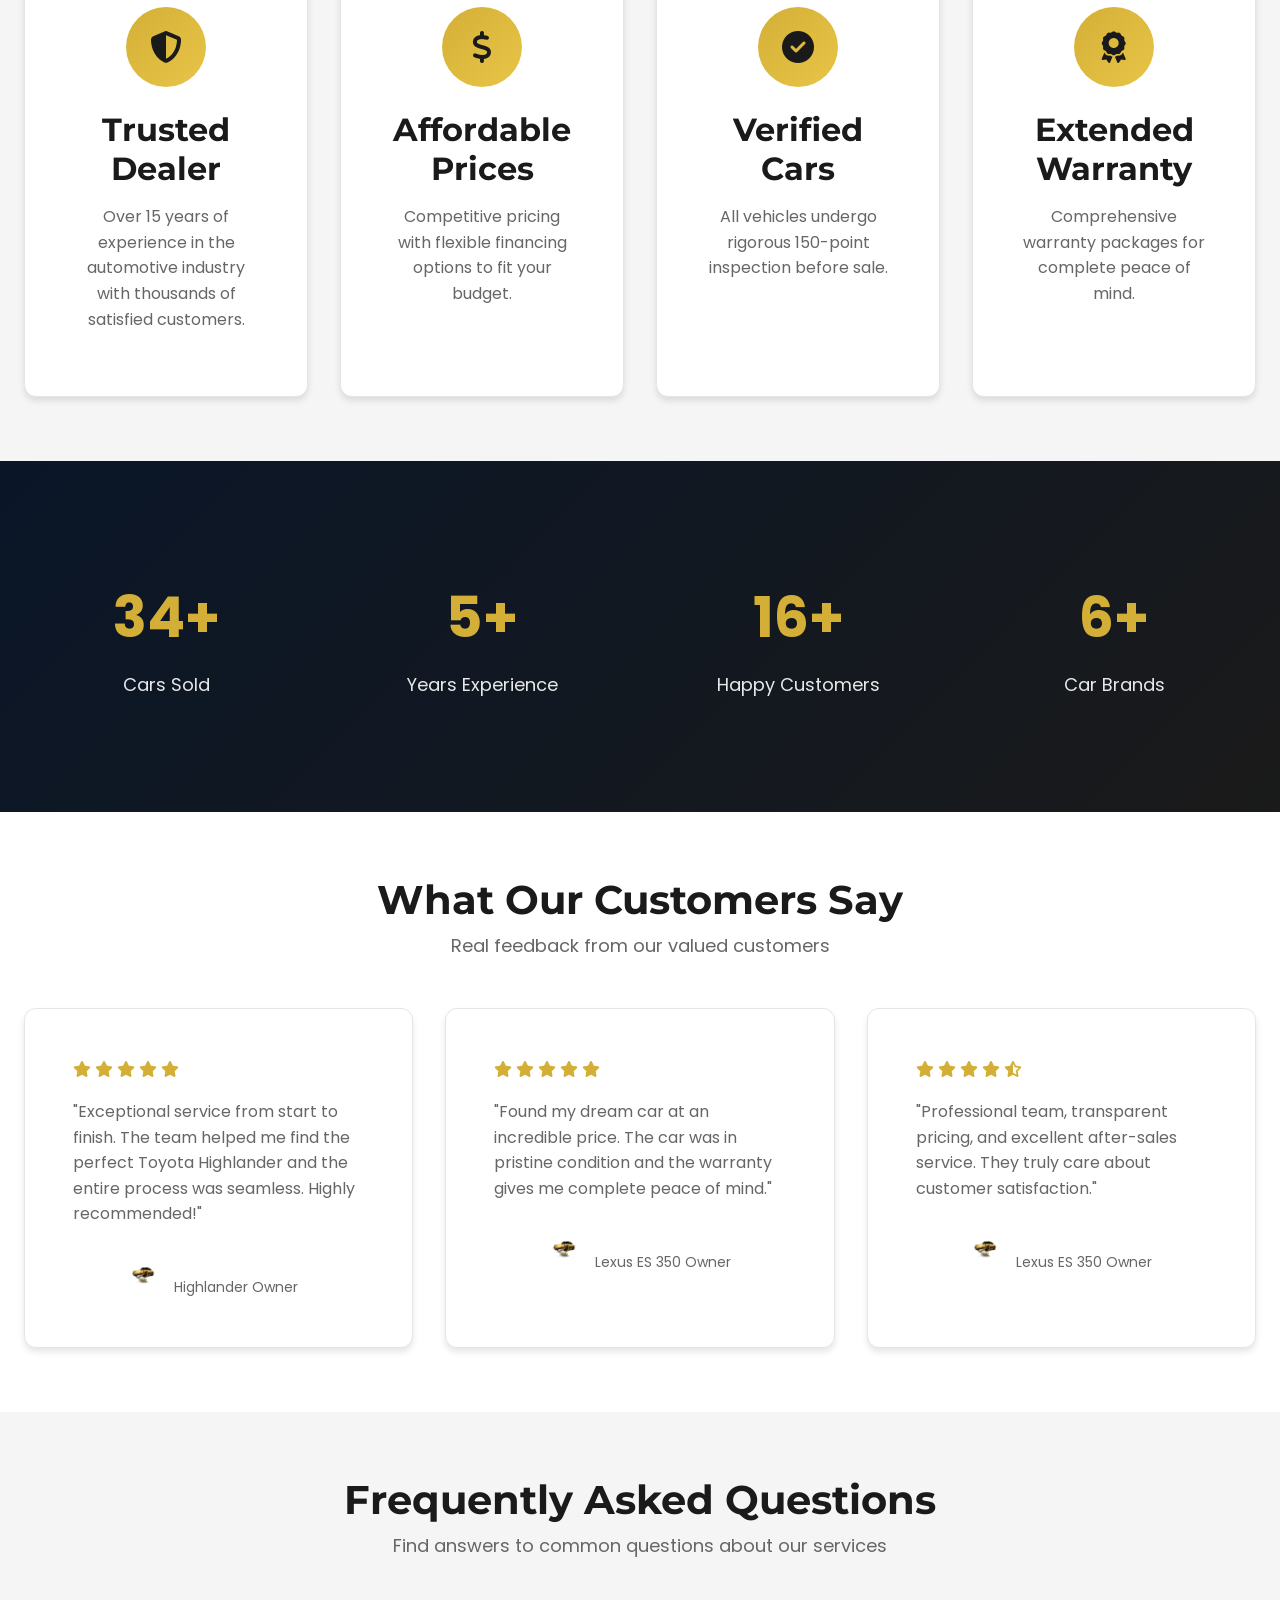
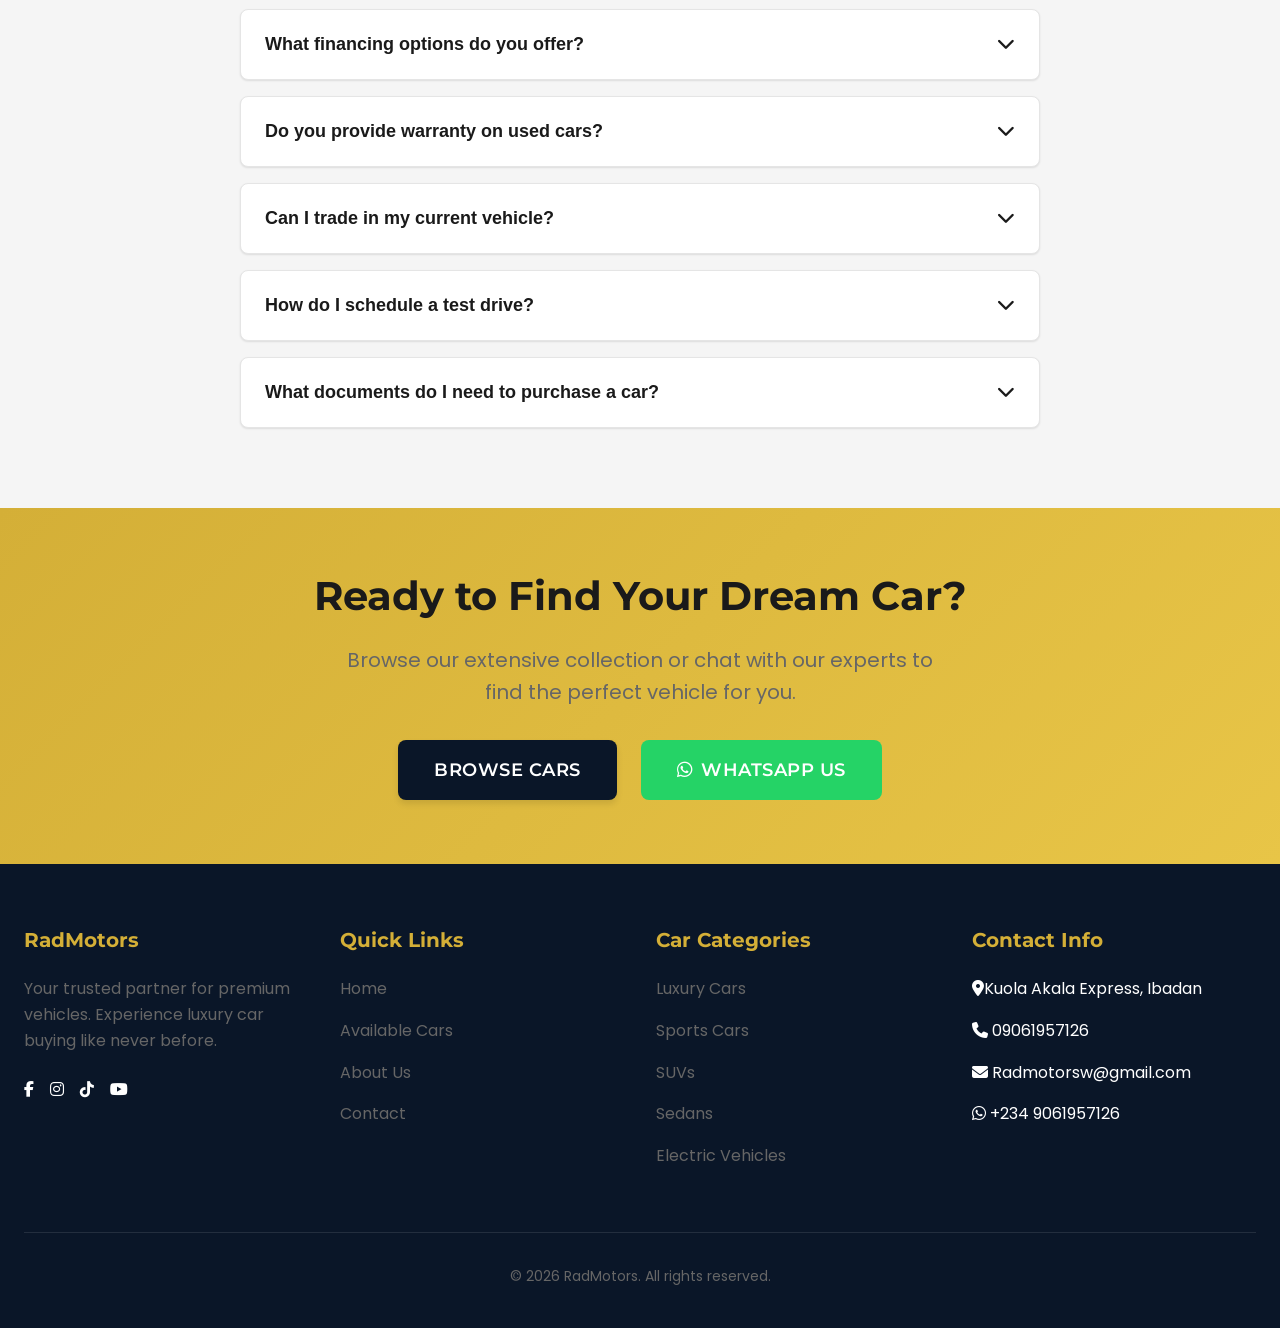
==== commit ce99921c: "Add files via upload" ====
--- a/index.html
+++ b/index.html
@@ -252,9 +252,9 @@
   <!-- Hero Section -->
   <section class="hero">
     <div class="hero-background">
-      <img src="Image/" alt="Luxury Car">
+      <img src="Image/rad car.jpg" alt="Luxury Car">
     </div>
-    <div class="hero-overlay"i></div>
+    <div class="hero-overlay"></div>
     <div class="hero-content">
       <h1 class="hero-title">Drive Your Dream Today</h1>
       <p class="hero-subtitle">Discover our exclusive collection of premium vehicles. From luxury sedans to powerful sports cars, find your perfect match.</p>
